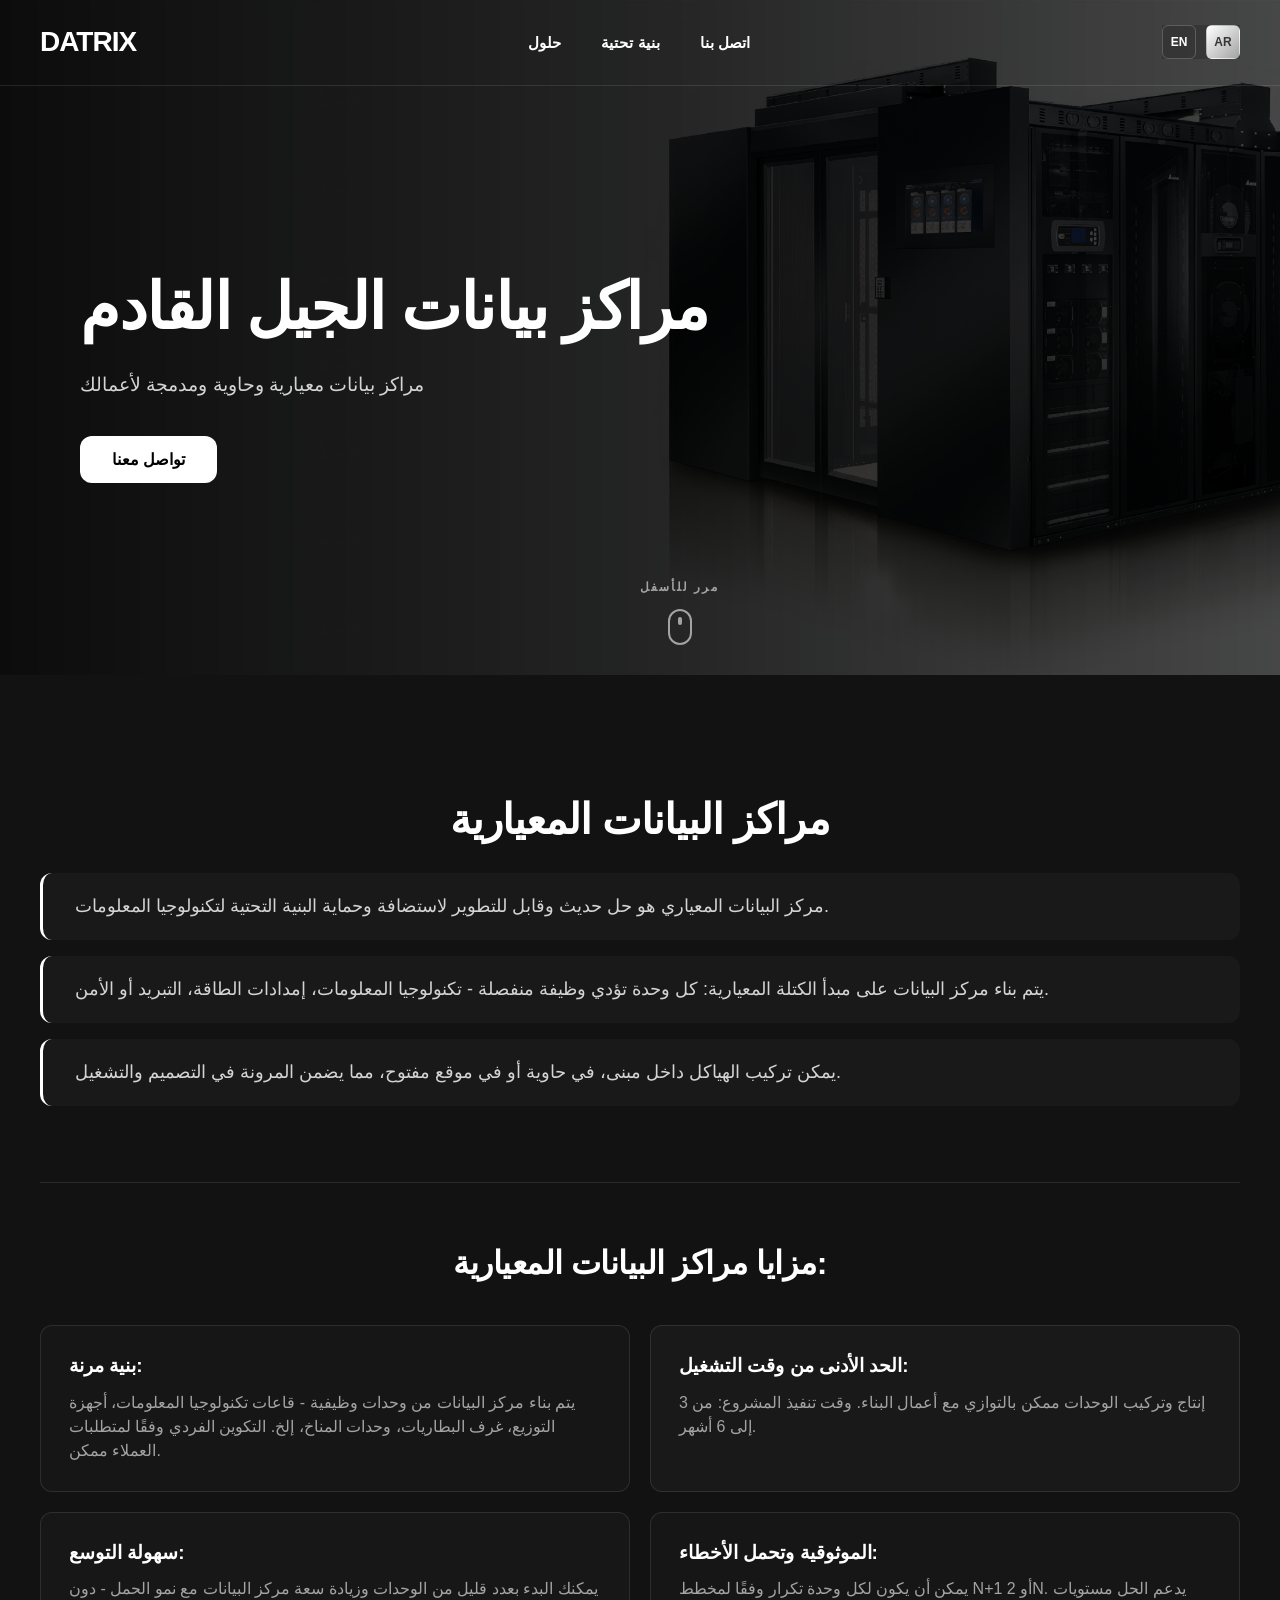
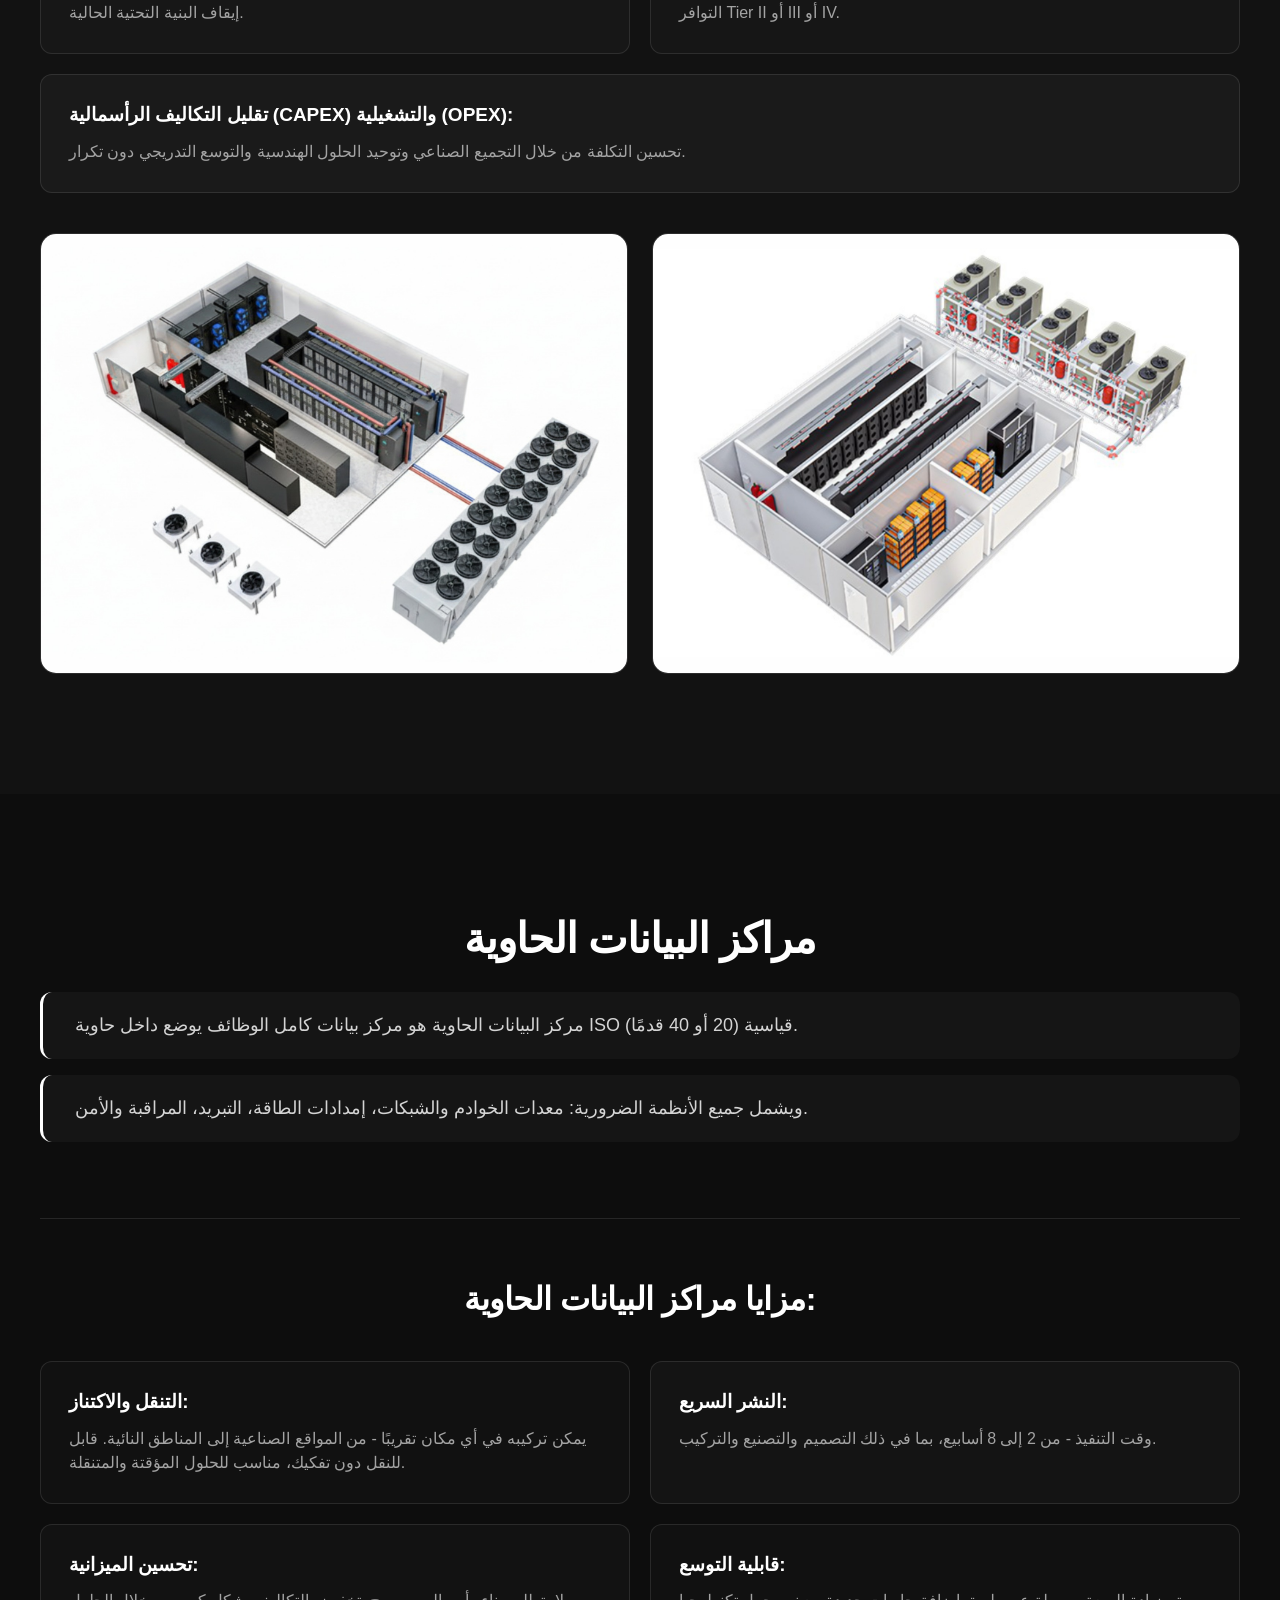
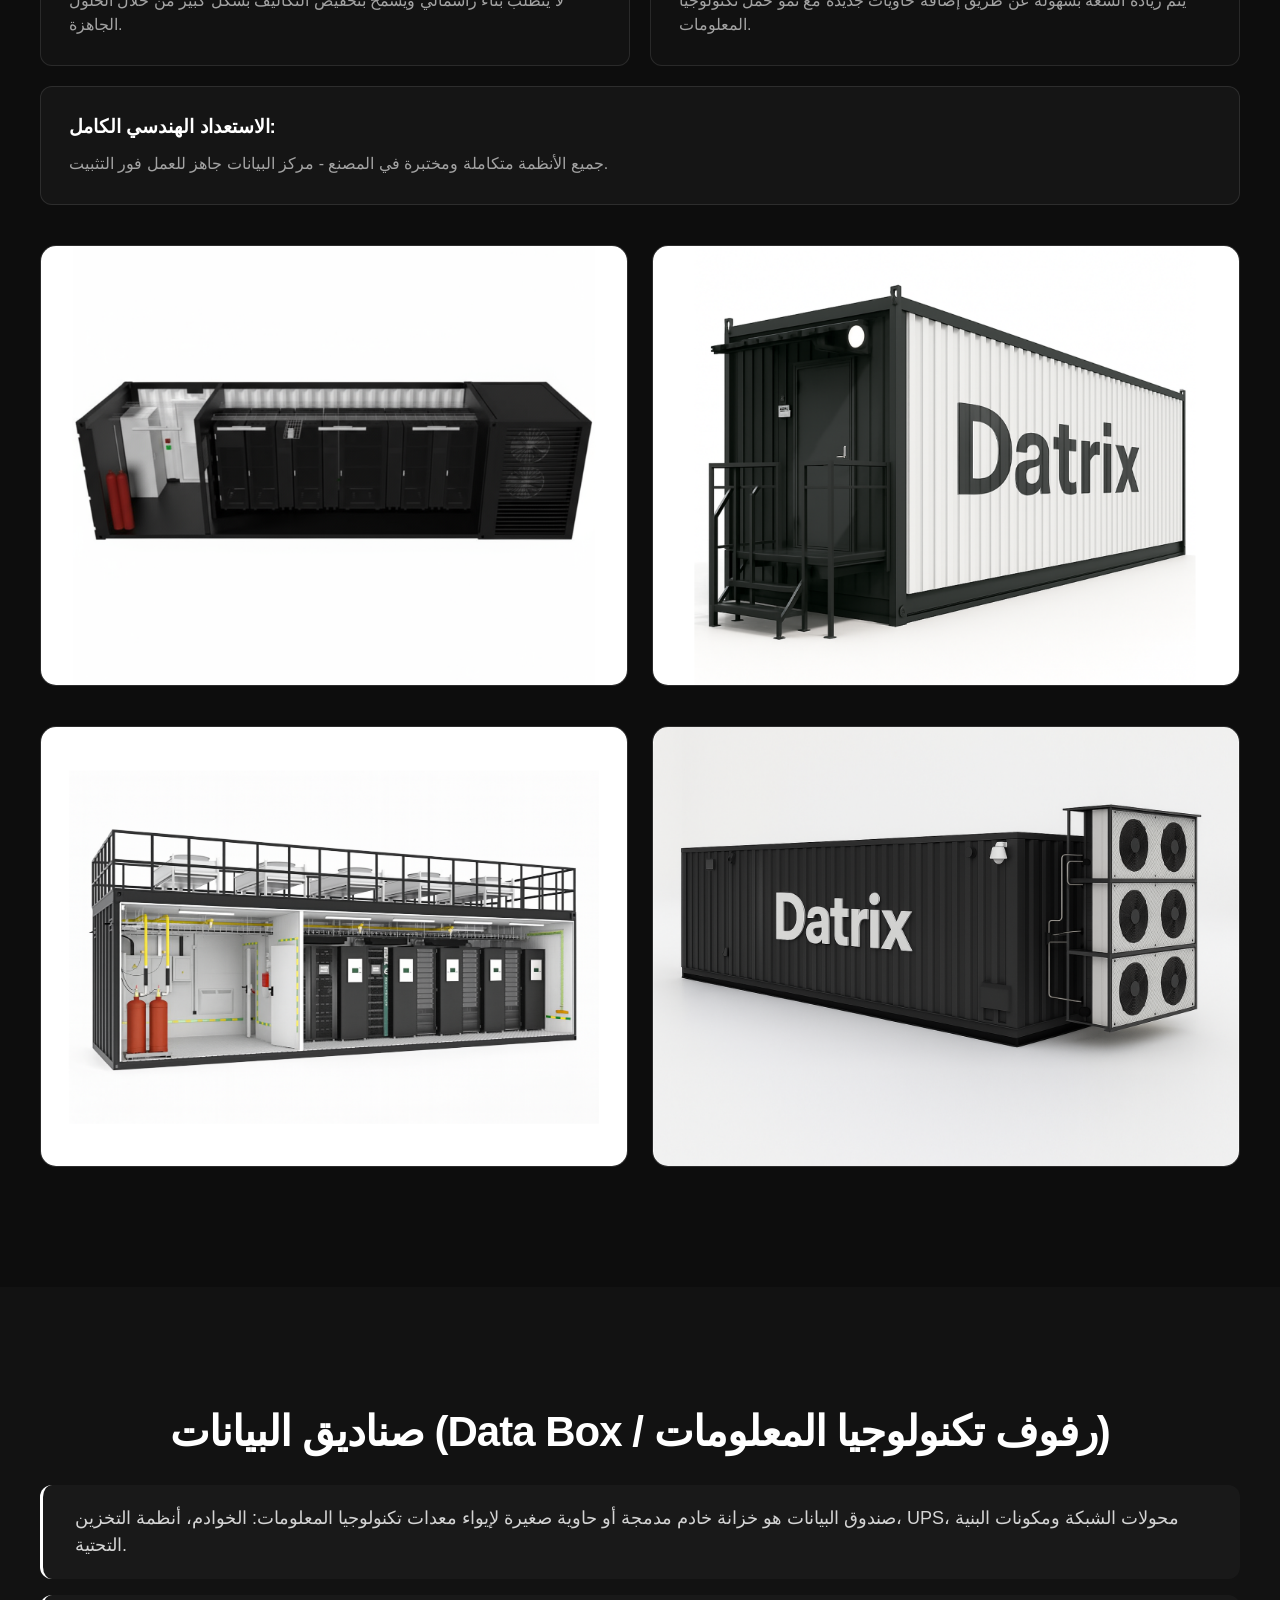
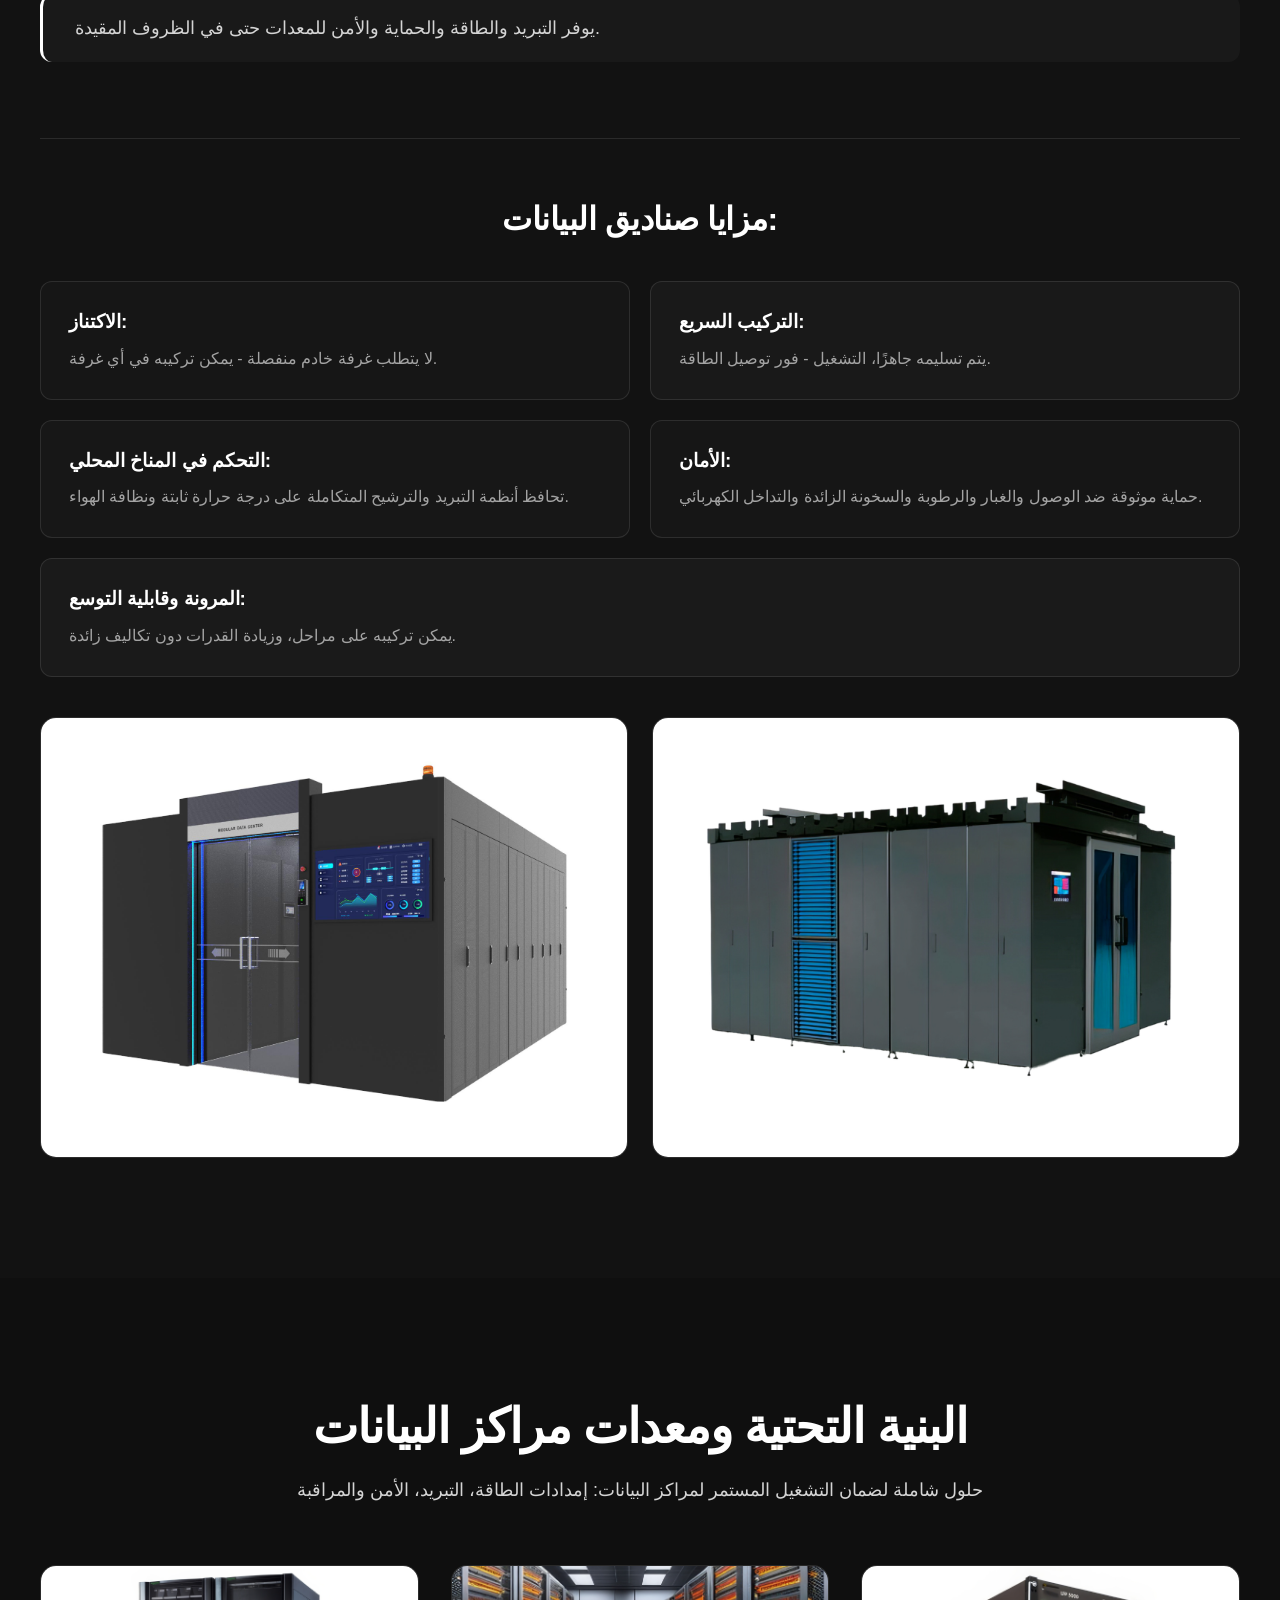
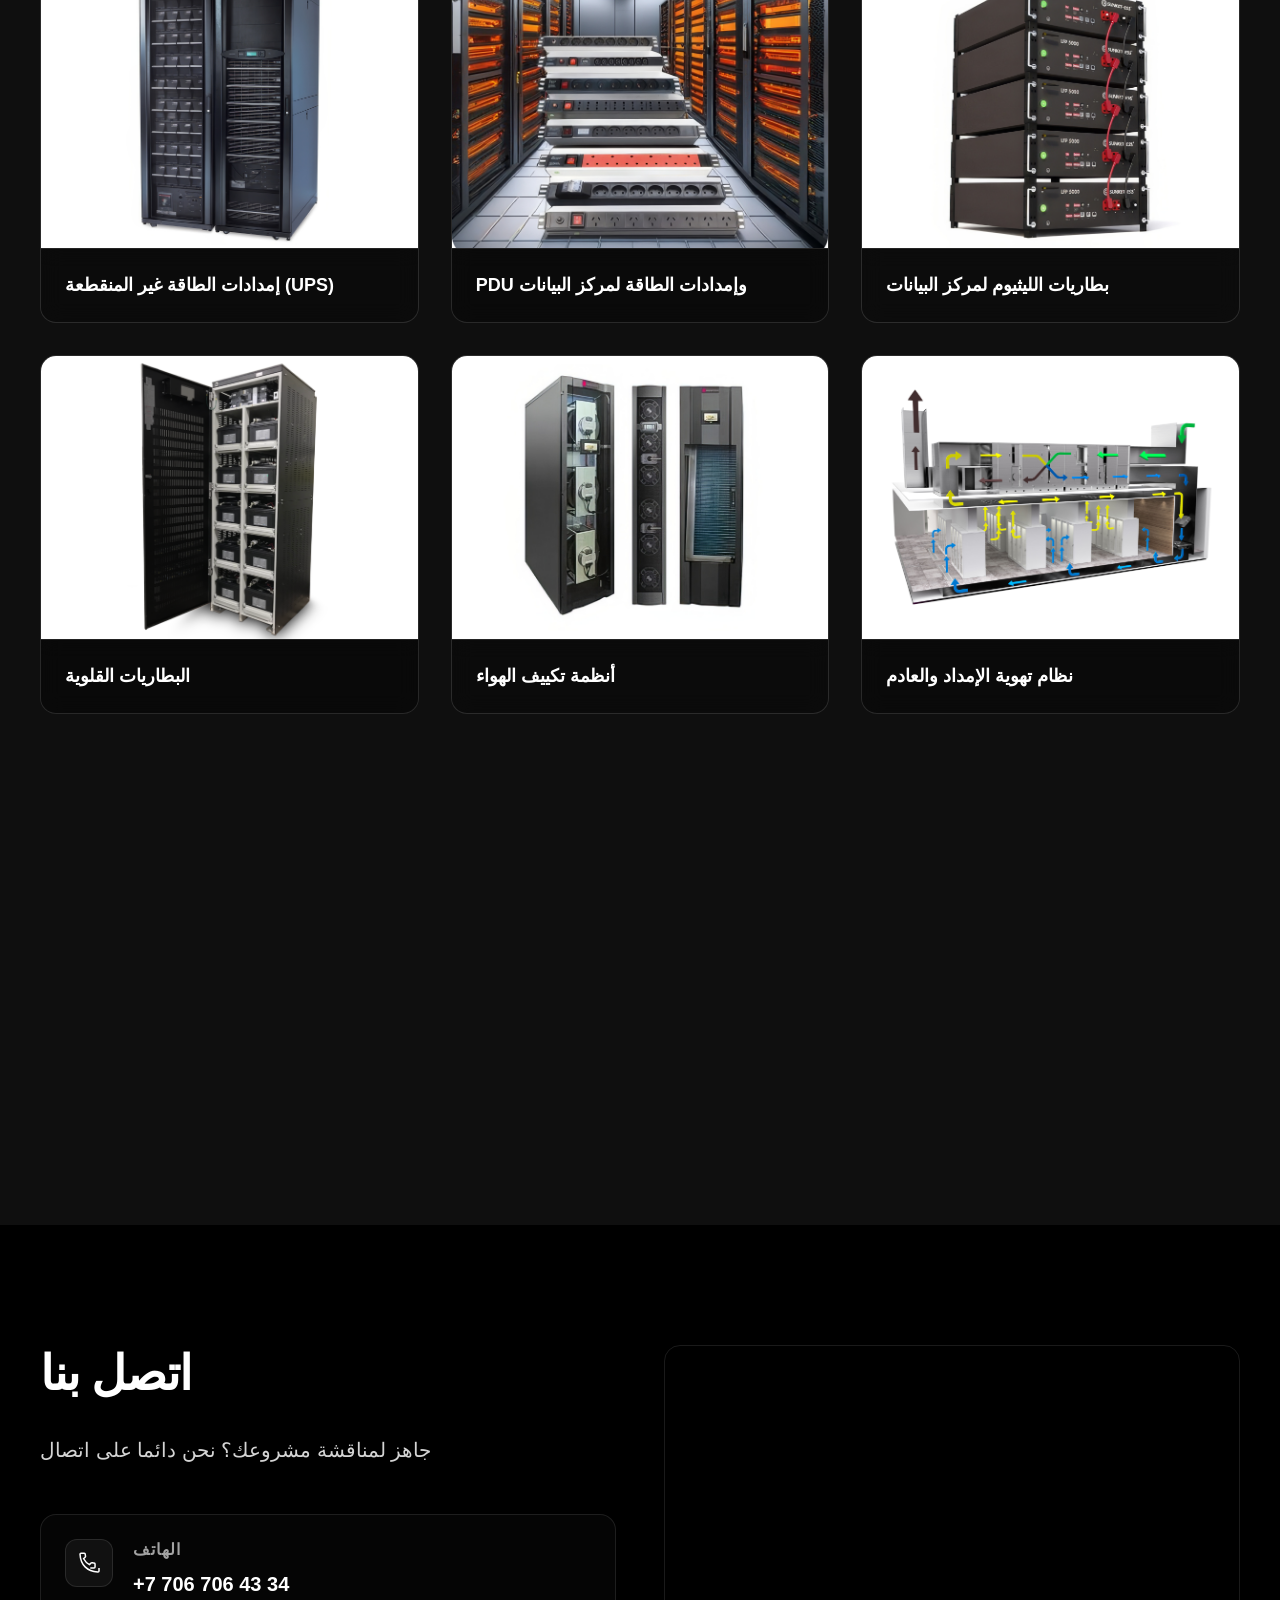
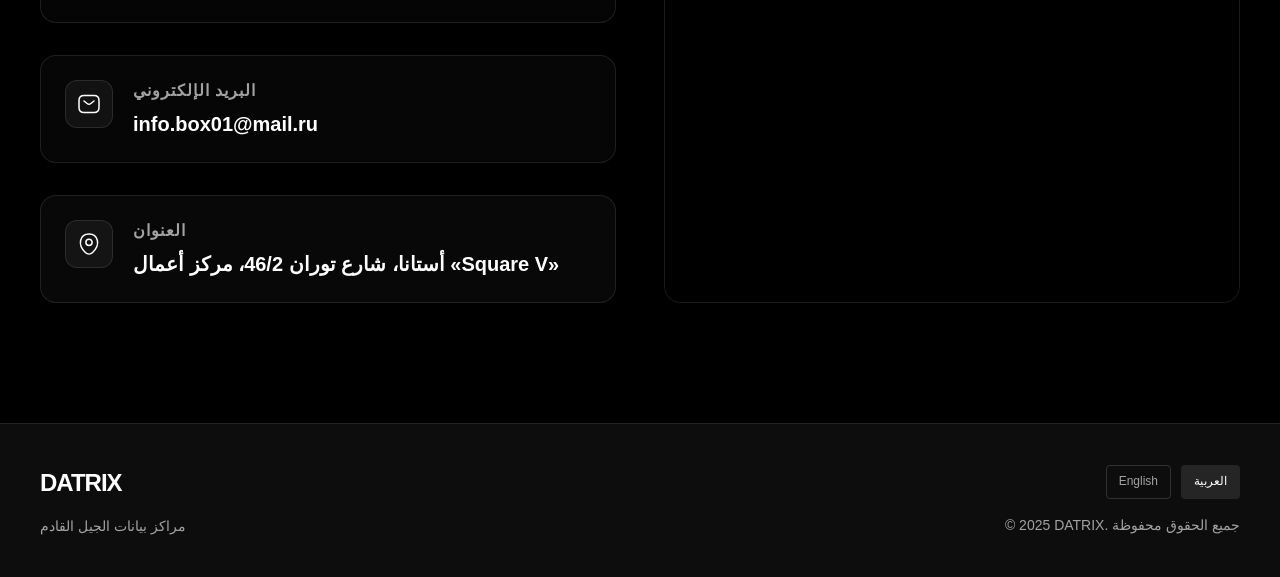
==== ar/index.html @ 1903a42b "init" ====
<!DOCTYPE html>
<html lang="ar">

<head>
    <meta charset="UTF-8">
    <meta name="viewport" content="width=device-width, initial-scale=1.0">
    
    <title>DATRIX - مراكز بيانات معيارية وحاوية | مراكز بيانات بنظام تسليم المفتاح</title>
    <meta name="description" content="إنتاج وتركيب مراكز بيانات معيارية وحاوية (DC). حلول الخوادم، UPS، التبريد والبنية التحتية للأعمال. موثوقية Tier III/IV.">
    <meta name="keywords" content="مركز بيانات، مركز بيانات معياري، مركز بيانات حاوية، غرفة خوادم، datrix، ups، تبريد مراكز البيانات، بناء مراكز البيانات">
    <meta name="robots" content="index, follow">
    <link rel="canonical" href="https://datrix.kz/ar">

    <meta property="og:type" content="website">
    <meta property="og:title" content="DATRIX - بنية تحتية لمراكز البيانات من الجيل القادم">
    <meta property="og:description" content="مراكز بيانات معيارية وحاوية. دورة كاملة: من التصميم إلى التشغيل.">
    <meta property="og:url" content="https://datrix.kz/ar">
    <meta property="og:image" content="https://datrix.kz/assets/images/баннер.jpg">
    <meta property="og:site_name" content="DATRIX">
    <meta property="og:locale" content="ar_AE">

    <meta name="twitter:card" content="summary_large_image">
    <meta name="twitter:title" content="DATRIX - مراكز بيانات بنظام تسليم المفتاح">
    <meta name="twitter:description" content="حلول معيارية وحاوية لتخزين البيانات.">
    <meta name="twitter:image" content="https://datrix.kz/assets/images/баннер.jpg">

    <link rel="stylesheet" href="../assets/css/globals.css">
    <link rel="stylesheet" href="../components/header/header.css">
    <link rel="stylesheet" href="../components/hero/hero.css">
    <link rel="stylesheet" href="../components/solution-section/solution-section.css">
    <link rel="stylesheet" href="../components/infrastructure/infrastructure.css">
    <link rel="stylesheet" href="../components/contacts/contacts.css">
    <link rel="stylesheet" href="../components/footer/footer.css">
    <link rel="stylesheet" href="../assets/css/animations.css">

    <link rel="icon" type="image/svg+xml" href="../favicon.svg">
    <meta name="theme-color" content="#0A0A0A">

    <script type="application/ld+json">
    {
      "@context": "https://schema.org",
      "@type": "IndustrialBusiness",
      "name": "DATRIX",
      "image": "https://datrix.kz/assets/images/баннер.jpg",
      "logo": "https://datrix.kz/logo.svg",
      "description": "إنتاج مراكز بيانات معيارية وحاوية.",
      "url": "https://datrix.kz/ar",
      "telephone": "+77067064334",
      "email": "info.box01@mail.ru",
      "address": {
        "@type": "PostalAddress",
        "streetAddress": "شارع توران 46/2، مركز أعمال «Square V»",
        "addressLocality": "أستانا",
        "addressCountry": "KZ"
      },
      "geo": {
        "@type": "GeoCoordinates",
        "latitude": 51.112501,
        "longitude": 71.399967
      },
      "openingHoursSpecification": {
        "@type": "OpeningHoursSpecification",
        "dayOfWeek": [
          "Monday",
          "Tuesday",
          "Wednesday",
          "Thursday",
          "Friday"
        ],
        "opens": "09:00",
        "closes": "18:00"
      },
      "priceRange": "$$$"
    }
    </script>
</head>

<body>
  <header class="header">
    <div class="header__container">
      <a href="#" class="header__logo">
        <span class="header__logo-text">DATRIX</span>
      </a>

      <nav class="header__nav">
        <ul class="header__menu">
          <li class="header__menu-item">
            <a href="#solutions" class="header__menu-link">حلول</a>
          </li>
          <li class="header__menu-item">
            <a href="#infrastructure" class="header__menu-link">بنية تحتية</a>
          </li>
          <li class="header__menu-item">
            <a href="#contacts" class="header__menu-link">اتصل بنا</a>
          </li>
        </ul>

        <div class="header__mobile-lang">
            <a href="../index.html" class="lang-link">EN</a>
            <a href="#" class="lang-link lang-link--active">AR</a>
        </div>
      </nav>

      <div class="header__lang-switch">
        <a href="../index.html" class="lang-link">EN</a>
        <a href="#" class="lang-link lang-link--active">AR</a>
      </div>

      <button class="header__burger">
        <span class="header__burger-line"></span>
        <span class="header__burger-line"></span>
        <span class="header__burger-line"></span>
      </button>
    </div>
  </header>

  <section class="hero">
    <div class="hero__bg">
      <img src="../assets/images/баннер.jpg" alt="" class="hero__bg-image">
      <div class="hero__overlay"></div>
    </div>

    <div class="hero__container">
      <div class="hero__content">
        <h1 class="hero__title">
          مراكز بيانات الجيل القادم
        </h1>

        <p class="hero__description">
          مراكز بيانات معيارية وحاوية ومدمجة لأعمالك
        </p>

        <div class="hero__actions">
          <button class="btn btn-primary">تواصل معنا</button>
        </div>
      </div>
    </div>

    <div class="hero__scroll">
      <span class="hero__scroll-text">مرر للأسفل</span>
      <div class="hero__scroll-icon"></div>
    </div>
  </section>

  <section class="solution-section solution-section--black" id="solutions">
    <div class="container">
      <div class="solution-section__content">
        <h2 class="solution-section__title">مراكز البيانات المعيارية</h2>

        <p class="solution-section__text">
          مركز البيانات المعياري هو حل حديث وقابل للتطوير لاستضافة وحماية البنية التحتية لتكنولوجيا المعلومات.
        </p>

        <p class="solution-section__text">
          يتم بناء مركز البيانات على مبدأ الكتلة المعيارية: كل وحدة تؤدي وظيفة منفصلة - تكنولوجيا المعلومات، إمدادات الطاقة، التبريد أو الأمن.
        </p>

        <p class="solution-section__text">
          يمكن تركيب الهياكل داخل مبنى، في حاوية أو في موقع مفتوح، مما يضمن المرونة في التصميم والتشغيل.
        </p>

        <h3 class="solution-section__subtitle">مزايا مراكز البيانات المعيارية:</h3>

        <div class="solution-section__advantages">
          <div class="solution-section__advantage">
            <h4 class="solution-section__advantage-title">بنية مرنة:</h4>
            <p class="solution-section__advantage-text">
              يتم بناء مركز البيانات من وحدات وظيفية - قاعات تكنولوجيا المعلومات، أجهزة التوزيع، غرف البطاريات، وحدات المناخ، إلخ. التكوين الفردي وفقًا لمتطلبات العملاء ممكن.
            </p>
          </div>

          <div class="solution-section__advantage">
            <h4 class="solution-section__advantage-title">الحد الأدنى من وقت التشغيل:</h4>
            <p class="solution-section__advantage-text">
              إنتاج وتركيب الوحدات ممكن بالتوازي مع أعمال البناء. وقت تنفيذ المشروع: من 3 إلى 6 أشهر.
            </p>
          </div>

          <div class="solution-section__advantage">
            <h4 class="solution-section__advantage-title">سهولة التوسع:</h4>
            <p class="solution-section__advantage-text">
              يمكنك البدء بعدد قليل من الوحدات وزيادة سعة مركز البيانات مع نمو الحمل - دون إيقاف البنية التحتية الحالية.
            </p>
          </div>

          <div class="solution-section__advantage">
            <h4 class="solution-section__advantage-title">الموثوقية وتحمل الأخطاء:</h4>
            <p class="solution-section__advantage-text">
              يمكن أن يكون لكل وحدة تكرار وفقًا لمخطط N+1 أو 2N. يدعم الحل مستويات التوافر Tier II أو III أو IV.
            </p>
          </div>

          <div class="solution-section__advantage">
            <h4 class="solution-section__advantage-title">تقليل التكاليف الرأسمالية (CAPEX) والتشغيلية (OPEX):</h4>
            <p class="solution-section__advantage-text">
              تحسين التكلفة من خلال التجميع الصناعي وتوحيد الحلول الهندسية والتوسع التدريجي دون تكرار.
            </p>
          </div>
        </div>

        <div class="solution-section__images solution-section__images--two-col">
          <div class="solution-section__image-wrapper">
            <img src="../assets/images/777.jpg" alt="مركز بيانات 2" class="solution-section__image">
          </div>
          <div class="solution-section__image-wrapper">
            <img src="../assets/images/цод 555.jpg" alt="مركز بيانات 1" class="solution-section__image">
          </div>
        </div>
      </div>
    </div>
  </section>

  <section class="solution-section solution-section--dark">
    <div class="container">
      <div class="solution-section__content">
        <h2 class="solution-section__title">مراكز البيانات الحاوية</h2>

        <p class="solution-section__text">
          مركز البيانات الحاوية هو مركز بيانات كامل الوظائف يوضع داخل حاوية ISO قياسية (20 أو 40 قدمًا).
        </p>

        <p class="solution-section__text">
          ويشمل جميع الأنظمة الضرورية: معدات الخوادم والشبكات، إمدادات الطاقة، التبريد، المراقبة والأمن.
        </p>

        <h3 class="solution-section__subtitle">مزايا مراكز البيانات الحاوية:</h3>

        <div class="solution-section__advantages">
          <div class="solution-section__advantage">
            <h4 class="solution-section__advantage-title">التنقل والاكتناز:</h4>
            <p class="solution-section__advantage-text">
              يمكن تركيبه في أي مكان تقريبًا - من المواقع الصناعية إلى المناطق النائية. قابل للنقل دون تفكيك، مناسب للحلول المؤقتة والمتنقلة.
            </p>
          </div>

          <div class="solution-section__advantage">
            <h4 class="solution-section__advantage-title">النشر السريع:</h4>
            <p class="solution-section__advantage-text">
              وقت التنفيذ - من 2 إلى 8 أسابيع، بما في ذلك التصميم والتصنيع والتركيب.
            </p>
          </div>

          <div class="solution-section__advantage">
            <h4 class="solution-section__advantage-title">تحسين الميزانية:</h4>
            <p class="solution-section__advantage-text">
              لا يتطلب بناء رأسمالي ويسمح بتخفيض التكاليف بشكل كبير من خلال الحلول الجاهزة.
            </p>
          </div>

          <div class="solution-section__advantage">
            <h4 class="solution-section__advantage-title">قابلية التوسع:</h4>
            <p class="solution-section__advantage-text">
              يتم زيادة السعة بسهولة عن طريق إضافة حاويات جديدة مع نمو حمل تكنولوجيا المعلومات.
            </p>
          </div>

          <div class="solution-section__advantage">
            <h4 class="solution-section__advantage-title">الاستعداد الهندسي الكامل:</h4>
            <p class="solution-section__advantage-text">
              جميع الأنظمة متكاملة ومختبرة في المصنع - مركز البيانات جاهز للعمل فور التثبيت.
            </p>
          </div>
        </div>

        <div class="solution-section__images solution-section__images--two-col">
          <div class="solution-section__image-wrapper">
            <img src="../assets/images/ЦОД 7.jpeg" alt="مركز بيانات 7" class="solution-section__image">
          </div>
          <div class="solution-section__image-wrapper">
            <img src="../assets/images/ЦОД 4.png" alt="مركز بيانات 4" class="solution-section__image">
          </div>
        </div>
        <div class="solution-section__images solution-section__images--two-col">
          <div class="solution-section__image-wrapper">
            <img src="../assets/images/ЦОД 6.png" alt="مركز بيانات 6" class="solution-section__image">
          </div>
          <div class="solution-section__image-wrapper">
            <img src="../assets/images/ЦОД 5.png" alt="مركز بيانات 5" class="solution-section__image">
          </div>
        </div>
      </div>
    </div>
  </section>

  <section class="solution-section solution-section--black">
    <div class="container">
      <div class="solution-section__content">
        <h2 class="solution-section__title">صناديق البيانات (Data Box / رفوف تكنولوجيا المعلومات)</h2>

        <p class="solution-section__text">
          صندوق البيانات هو خزانة خادم مدمجة أو حاوية صغيرة لإيواء معدات تكنولوجيا المعلومات: الخوادم، أنظمة التخزين، UPS، محولات الشبكة ومكونات البنية التحتية.
        </p>

        <p class="solution-section__text">
          يوفر التبريد والطاقة والحماية والأمن للمعدات حتى في الظروف المقيدة.
        </p>

        <h3 class="solution-section__subtitle">مزايا صناديق البيانات:</h3>

        <div class="solution-section__advantages">
          <div class="solution-section__advantage">
            <h4 class="solution-section__advantage-title">الاكتناز:</h4>
            <p class="solution-section__advantage-text">
              لا يتطلب غرفة خادم منفصلة - يمكن تركيبه في أي غرفة.
            </p>
          </div>

          <div class="solution-section__advantage">
            <h4 class="solution-section__advantage-title">التركيب السريع:</h4>
            <p class="solution-section__advantage-text">
              يتم تسليمه جاهزًا، التشغيل - فور توصيل الطاقة.
            </p>
          </div>

          <div class="solution-section__advantage">
            <h4 class="solution-section__advantage-title">التحكم في المناخ المحلي:</h4>
            <p class="solution-section__advantage-text">
              تحافظ أنظمة التبريد والترشيح المتكاملة على درجة حرارة ثابتة ونظافة الهواء.
            </p>
          </div>

          <div class="solution-section__advantage">
            <h4 class="solution-section__advantage-title">الأمان:</h4>
            <p class="solution-section__advantage-text">
              حماية موثوقة ضد الوصول والغبار والرطوبة والسخونة الزائدة والتداخل الكهربائي.
            </p>
          </div>

          <div class="solution-section__advantage">
            <h4 class="solution-section__advantage-title">المرونة وقابلية التوسع:</h4>
            <p class="solution-section__advantage-text">
              يمكن تركيبه على مراحل، وزيادة القدرات دون تكاليف زائدة.
            </p>
          </div>
        </div>

        <div class="solution-section__images solution-section__images--two-col">
          <div class="solution-section__image-wrapper">
            <img src="../assets/images/ЦОД 8.jpg" alt="مركز بيانات 8" class="solution-section__image">
          </div>
          <div class="solution-section__image-wrapper">
            <img src="../assets/images/08.png" alt="مركز بيانات 7" class="solution-section__image">
          </div>
        </div>
      </div>
    </div>
  </section>

  <section class="infrastructure" id="infrastructure">
    <div class="container">
      <div class="infrastructure__header">
        <h2 class="infrastructure__title">البنية التحتية ومعدات مراكز البيانات</h2>
        <p class="infrastructure__description">
          حلول شاملة لضمان التشغيل المستمر لمراكز البيانات: إمدادات الطاقة، التبريد، الأمن والمراقبة
        </p>
      </div>

      <div class="infrastructure__grid">
        <div class="infrastructure__card">
          <div class="infrastructure__card-image">
            <img src="../assets/images/1. ИБП.jpg" alt="UPS">
          </div>
          <div class="infrastructure__card-content">
            <h3 class="infrastructure__card-title">إمدادات الطاقة غير المنقطعة (UPS)</h3>
          </div>
          <div class="infrastructure__card-overlay">
            <h4 class="infrastructure__card-overlay-title">إمدادات الطاقة غير المنقطعة (UPS)</h4>
            <p class="infrastructure__card-overlay-text">
              عنصر رئيسي في البنية التحتية للطاقة لمراكز البيانات، يضمن الحماية والتشغيل المستقر للخوادم والشبكات والمعدات الهندسية أثناء الأعطال.
            </p>
          </div>
        </div>

        <div class="infrastructure__card">
          <div class="infrastructure__card-image">
            <img src="../assets/images/2. PDU.jpeg" alt="PDU">
          </div>
          <div class="infrastructure__card-content">
            <h3 class="infrastructure__card-title">PDU وإمدادات الطاقة لمركز البيانات</h3>
          </div>
          <div class="infrastructure__card-overlay">
            <h4 class="infrastructure__card-overlay-title">PDU وإمدادات الطاقة لمركز البيانات</h4>
            <p class="infrastructure__card-overlay-text">
              PDU (وحدة توزيع الطاقة) هو جهاز توزيع طاقة مثبت في رفوف الخوادم. يضمن إمداد الطاقة للخوادم ومعدات الشبكة وأنظمة التخزين وغيرها من المعدات الحيوية في مركز البيانات، وهو مسؤول عن الموثوقية والإدارة ومراقبة استهلاك الطاقة.
            </p>
          </div>
        </div>

        <div class="infrastructure__card">
          <div class="infrastructure__card-image">
            <img src="../assets/images/3. Литиевые аккумуляторы.jpeg" alt="بطاريات الليثيوم">
          </div>
          <div class="infrastructure__card-content">
            <h3 class="infrastructure__card-title">بطاريات الليثيوم لمركز البيانات</h3>
          </div>
          <div class="infrastructure__card-overlay">
            <h4 class="infrastructure__card-overlay-title">بطاريات الليثيوم لمركز البيانات</h4>
            <p class="infrastructure__card-overlay-text">
              بديل حديث لبطاريات الرصاص الحمضية التقليدية (VRLA) لأنظمة إمداد الطاقة غير المنقطعة (UPS) في مراكز البيانات.
            </p>
          </div>
        </div>

        <div class="infrastructure__card">
          <div class="infrastructure__card-image">
            <img src="../assets/images/4. Щелочные аккумуляторы.jpeg" alt="البطاريات القلوية">
          </div>
          <div class="infrastructure__card-content">
            <h3 class="infrastructure__card-title">البطاريات القلوية</h3>
          </div>
          <div class="infrastructure__card-overlay">
            <h4 class="infrastructure__card-overlay-title">البطاريات القلوية</h4>
            <p class="infrastructure__card-overlay-text">
              بطاريات صناعية تستخدم إلكتروليت قلوي مائي، وغالبًا ما تعتمد على كيمياء النيكل والكادميوم (Ni-Cd) أو النيكل والحديد (Ni-Fe). يتم استخدامها في مراكز البيانات لضمان الموثوقية العالية وعمر الخدمة الطويل، خاصة في الظروف التي تتطلب مقاومة للظروف القاسية والحد الأدنى من الصيانة.
            </p>
          </div>
        </div>

        <div class="infrastructure__card">
          <div class="infrastructure__card-image">
            <img src="../assets/images/5. Системы кондиционирования.jpg" alt="أنظمة تكييف الهواء">
          </div>
          <div class="infrastructure__card-content">
            <h3 class="infrastructure__card-title">أنظمة تكييف الهواء</h3>
          </div>
          <div class="infrastructure__card-overlay">
            <h4 class="infrastructure__card-overlay-title">أنظمة تكييف الهواء</h4>
            <p class="infrastructure__card-overlay-text">
              مصممة للحفاظ على ظروف درجة الحرارة والرطوبة المثلى في مركز البيانات، وهو أمر ضروري للتشغيل المستقر والدائم لمعدات الخادم.
            </p>
          </div>
        </div>

        <div class="infrastructure__card">
          <div class="infrastructure__card-image">
            <img src="../assets/images/6. Система ПВВ.png" alt="نظام التهوية">
          </div>
          <div class="infrastructure__card-content">
            <h3 class="infrastructure__card-title">نظام تهوية الإمداد والعادم</h3>
          </div>
          <div class="infrastructure__card-overlay">
            <h4 class="infrastructure__card-overlay-title">نظام تهوية الإمداد والعادم</h4>
            <p class="infrastructure__card-overlay-text">
              مصمم لـ: ضمان إمداد الهواء النقي إلى غرفة الآلات، وإزالة الحرارة الزائدة والرطوبة والهواء الملوث، والحفاظ على المناخ المحلي الأمثل، وتعويض تسرب الهواء في مناطق الخادم، وضمان الضغط الزائد في المناطق عالية النظافة. التهوية لا تحل محل تكييف الهواء ولكنها إضافة إلزامية له.
            </p>
          </div>
        </div>

        <div class="infrastructure__card">
          <div class="infrastructure__card-image">
            <img src="../assets/images/7. Системы безопасности.jpg" alt="أنظمة الأمن">
          </div>
          <div class="infrastructure__card-content">
            <h3 class="infrastructure__card-title">أنظمة الأمن</h3>
          </div>
          <div class="infrastructure__card-overlay">
            <h4 class="infrastructure__card-overlay-title">أنظمة الأمن</h4>
            <p class="infrastructure__card-overlay-text">
              تشمل أنظمة المراقبة بالفيديو، ومراقبة وإدارة الوصول (ACS)، وإنذار الأمن والحريق، ووسائل الإخطار وإخماد الحرائق. مدمجة في منصة مراقبة واحدة، تضمن التحكم على مدار الساعة، والاستجابة الفورية للحوادث، ومستوى عالٍ من الأمن المادي والمعلوماتي للمنشأة.
            </p>
          </div>
        </div>

        <div class="infrastructure__card">
          <div class="infrastructure__card-image">
            <img src="../assets/images/8. SCADA.jpeg" alt="SCADA">
          </div>
          <div class="infrastructure__card-content">
            <h3 class="infrastructure__card-title">مراقبة وإرسال مركز البيانات</h3>
          </div>
          <div class="infrastructure__card-overlay">
            <h4 class="infrastructure__card-overlay-title">مراقبة وإرسال مركز البيانات</h4>
            <p class="infrastructure__card-overlay-text">
              نظام SCADA (التحكم الإشرافي والحصول على البيانات) في مركز البيانات هو منصة مركزية لمراقبة والتحكم وتصور جميع الأنظمة الهندسية لمركز البيانات.
            </p>
          </div>
        </div>
      </div>
    </div>
  </section>

  <section class="contacts" id="contacts">
    <div class="container">
      <div class="contacts__wrapper">
        <div class="contacts__info">
          <h2 class="contacts__title">اتصل بنا</h2>
          <p class="contacts__subtitle">جاهز لمناقشة مشروعك؟ نحن دائما على اتصال</p>

          <div class="contacts__items">
            <div class="contacts__item">
              <div class="contacts__item-icon">
                <svg width="24" height="24" viewBox="0 0 24 24" fill="none" xmlns="http://www.w3.org/2000/svg">
                  <path
                    d="M22 16.92V19.92C22 20.49 21.54 20.95 20.97 20.96C20.9 20.96 20.82 20.96 20.75 20.96C10.2 20.5 3.5 13.8 3.04 3.25C3.02 2.68 3.45 2.18 4.02 2.16C4.09 2.16 4.16 2.16 4.23 2.16H7.23C7.79 2.16 8.25 2.61 8.26 3.17C8.27 3.75 8.35 4.32 8.5 4.88C8.63 5.39 8.48 5.93 8.09 6.29L6.62 7.76C7.93 10.19 10.01 12.27 12.44 13.58L13.91 12.11C14.27 11.72 14.81 11.57 15.32 11.7C15.88 11.85 16.45 11.93 17.03 11.94C17.59 11.95 18.04 12.41 18.04 12.97V15.97C18.04 16.53 17.58 16.99 17.02 17H17.01C16.94 17 16.87 17 16.8 17C16.73 17 16.66 17 16.59 17H16.58C16.51 17 16.44 17 16.37 17H16.36C16.29 17 16.22 17 16.15 17H16.14C16.07 17 16 17 15.93 17H15.92C15.85 17 15.78 17 15.71 17H15.7C15.63 17 15.56 17 15.49 17H15.48C15.41 17 15.34 17 15.27 17H15.26C15.19 17 15.12 17 15.05 17H15.04C14.97 17 14.9 17 14.83 17H14.82C14.75 17 14.68 17 14.61 17H14.6C14.53 17 14.46 17 14.39 17H14.38C14.31 17 14.24 17 14.17 17H14.16C14.09 17 14.02 17 13.95 17H13.94C13.87 17 13.8 17 13.73 17H13.72C13.65 17 13.58 17 13.51 17H13.5C13.43 17 13.36 17 13.29 17"
                    stroke="currentColor" stroke-width="1.5" stroke-miterlimit="10" />
                </svg>
              </div>
              <div class="contacts__item-content">
                <h3 class="contacts__item-title">الهاتف</h3>
                <a href="tel:+77067064334" class="contacts__item-link">+7 706 706 43 34</a>
              </div>
            </div>

            <div class="contacts__item">
              <div class="contacts__item-icon">
                <svg width="24" height="24" viewBox="0 0 24 24" fill="none" xmlns="http://www.w3.org/2000/svg">
                  <path
                    d="M17 20.5H7C4 20.5 2 19 2 15.5V8.5C2 5 4 3.5 7 3.5H17C20 3.5 22 5 22 8.5V15.5C22 19 20 20.5 17 20.5Z"
                    stroke="currentColor" stroke-width="1.5" stroke-miterlimit="10" stroke-linecap="round"
                    stroke-linejoin="round" />
                  <path d="M17 9L13.87 11.5C12.84 12.32 11.15 12.32 10.12 11.5L7 9" stroke="currentColor"
                    stroke-width="1.5" stroke-miterlimit="10" stroke-linecap="round" stroke-linejoin="round" />
                </svg>
              </div>
              <div class="contacts__item-content">
                <h3 class="contacts__item-title">البريد الإلكتروني</h3>
                <a href="mailto:info.box01@mail.ru" class="contacts__item-link">info.box01@mail.ru</a>
              </div>
            </div>

            <div class="contacts__item">
              <div class="contacts__item-icon">
                <svg width="24" height="24" viewBox="0 0 24 24" fill="none" xmlns="http://www.w3.org/2000/svg">
                  <path
                    d="M12 13.43C13.7231 13.43 15.12 12.0331 15.12 10.31C15.12 8.58687 13.7231 7.19 12 7.19C10.2769 7.19 8.88 8.58687 8.88 10.31C8.88 12.0331 10.2769 13.43 12 13.43Z"
                    stroke="currentColor" stroke-width="1.5" />
                  <path
                    d="M3.62 8.49C5.59 -0.169998 18.42 -0.159997 20.38 8.5C21.53 13.58 18.37 17.88 15.6 20.54C13.59 22.48 10.41 22.48 8.39 20.54C5.63 17.88 2.47 13.57 3.62 8.49Z"
                    stroke="currentColor" stroke-width="1.5" />
                </svg>
              </div>
              <div class="contacts__item-content">
                <h3 class="contacts__item-title">العنوان</h3>
                <p class="contacts__item-text">أستانا، شارع توران 46/2، مركز أعمال «Square V»</p>
              </div>
            </div>
          </div>
        </div>

        <div class="contacts__map">
          <iframe
            src="https://yandex.ru/map-widget/v1/?ll=71.399967%2C51.112501&z=17&l=map&pt=71.399967%2C51.112501%2Cpm2rdm"
            frameborder="0" allowfullscreen="true" class="contacts__map-iframe">
          </iframe>

        </div>
      </div>
    </div>
  </section>

  <footer class="footer">
    <div class="container">
      <div class="footer__content">
        <div class="footer__left">
          <a href="/" class="footer__logo">DATRIX</a>
          <p class="footer__text">مراكز بيانات الجيل القادم</p>
        </div>

        <div class="footer__right">
            <div class="footer__lang-switch">
                <a href="../index.html" class="footer__lang-link">English</a>
                <a href="#" class="footer__lang-link footer__lang-link--active">العربية</a>
            </div>
          <p class="footer__copy">&copy; 2025 DATRIX. جميع الحقوق محفوظة</p>
        </div>
      </div>
    </div>
  </footer>

  <script src="../components/header/header.js"></script>
  <script src="../components/hero/hero.js"></script>
  <script src="../assets/js/scroll-animations.js"></script>
</body>

</html>
---- assets/css/globals.css ----
/* assets\css\globals.css */

:root {
  --black: #000000;
  --dark-bg: #0A0A0A;
  --dark-secondary: #141414;
  --dark-tertiary: #1A1A1A;
  
  /* Градации темных оттенков для разнообразия секций */
  --dark-variant-1: #0D0D0D;
  --dark-variant-2: #121212;
  --dark-variant-3: #0F0F0F;
  
  --white: #FFFFFF;
  --gray-100: #F5F5F5;
  --gray-200: #E5E5E5;
  --gray-300: #D4D4D4;
  --gray-400: #A3A3A3;
  --gray-500: #737373;
  --gray-600: #525252;
  --gray-700: #404040;
  --gray-800: #262626;
  
  --accent-primary: #FFFFFF;
  --accent-gradient: linear-gradient(135deg, #FFFFFF 0%, #A3A3A3 100%);
  
  --text-primary: #FFFFFF;
  --text-secondary: #A3A3A3;
  --text-muted: #737373;
  
  --card-bg: rgba(26, 26, 26, 0.8);
  --card-border: rgba(255, 255, 255, 0.1);
  --card-border-hover: rgba(255, 255, 255, 0.3);
  
  --shadow-sm: 0 2px 8px rgba(0, 0, 0, 0.4);
  --shadow-md: 0 4px 16px rgba(0, 0, 0, 0.5);
  --shadow-lg: 0 8px 32px rgba(0, 0, 0, 0.6);
  --shadow-xl: 0 16px 48px rgba(0, 0, 0, 0.7);
  --shadow-glow-white: 0 8px 32px rgba(255, 255, 255, 0.15);
  
  --transition-fast: 0.2s ease;
  --transition-normal: 0.3s ease;
  --transition-slow: 0.5s ease;
  
  --border-radius-sm: 8px;
  --border-radius-md: 12px;
  --border-radius-lg: 16px;
  --border-radius-xl: 24px;
}

* {
  margin: 0;
  padding: 0;
  box-sizing: border-box;
  font-family: 'Montserrat', -apple-system, BlinkMacSystemFont, 'Segoe UI', sans-serif;
}

@import url('https://fonts.googleapis.com/css2?family=Montserrat:wght@300;400;500;600;700;800;900&display=swap');
@import url('https://fonts.googleapis.com/css2?family=Inter:wght@300;400;500;600;700;800;900&display=swap');

html {
  scroll-behavior: smooth;
}

body {
  font-size: 16px;
  line-height: 1.6;
  color: var(--text-primary);
  background: var(--black);
  overflow-x: hidden;
  -webkit-font-smoothing: antialiased;
  -moz-osx-font-smoothing: grayscale;
}

body::before {
  content: '';
  position: fixed;
  top: 0;
  left: 0;
  width: 100%;
  height: 100%;
  background: radial-gradient(circle at 20% 50%, rgba(255, 255, 255, 0.03) 0%, transparent 50%),
              radial-gradient(circle at 80% 80%, rgba(255, 255, 255, 0.02) 0%, transparent 50%);
  pointer-events: none;
  z-index: 0;
}

h1, h2, h3, h4, h5, h6 {
  font-family: 'Inter', -apple-system, BlinkMacSystemFont, 'Segoe UI', sans-serif;
}

.container {
  max-width: 1440px;
  margin: 0 auto;
  padding: 0 40px;
  position: relative;
  z-index: 1;
}

@media (max-width: 768px) {
  .container {
    padding: 0 20px;
  }
}

img {
  max-width: 100%;
  height: auto;
  display: block;
}

a {
  text-decoration: none;
  color: inherit;
  transition: var(--transition-normal);
}

button {
  border: none;
  cursor: pointer;
  transition: var(--transition-normal);
}

input, textarea {
  font-family: inherit;
}

.btn {
  display: inline-flex;
  align-items: center;
  justify-content: center;
  padding: 14px 32px;
  font-size: 16px;
  font-weight: 600;
  border-radius: var(--border-radius-md);
  transition: var(--transition-normal);
  white-space: nowrap;
  position: relative;
  overflow: hidden;
}

.btn::before {
  content: '';
  position: absolute;
  top: 50%;
  left: 50%;
  width: 0;
  height: 0;
  border-radius: 50%;
  background: rgba(255, 255, 255, 0.1);
  transform: translate(-50%, -50%);
  transition: width 0.6s, height 0.6s;
}

.btn:hover::before {
  width: 300px;
  height: 300px;
}

.btn-primary {
  background: var(--white);
  color: var(--black);
}

.btn-primary:hover {
  transform: translateY(-2px);
  box-shadow: 0 8px 24px rgba(255, 255, 255, 0.2);
}

.btn-outline {
  background: transparent;
  color: var(--white);
  border: 2px solid var(--white);
}

.btn-outline:hover {
  background: var(--white);
  color: var(--black);
}
---- components/header/header.css ----
/* components\header\header.css */

.header {
    position: fixed;
    top: 0;
    left: 0;
    width: 100%;
    z-index: 1000;
    transition: all 0.3s ease;
    background: transparent;
    border-bottom: 1px solid var(--card-border);
    animation: slideDownFadeIn 0.5s ease-out;
}

@keyframes slideDownFadeIn {
    from {
        opacity: 0;
        transform: translateY(-100%);
    }
    to {
        opacity: 1;
        transform: translateY(0);
    }
}

.header.scrolled {
    background: rgba(0, 0, 0, 0.95);
    backdrop-filter: blur(20px);
    box-shadow: var(--shadow-lg);
    border-bottom-color: rgba(255, 255, 255, 0.15);
}

.header__container {
    display: flex;
    align-items: center;
    justify-content: space-between;
    padding: 20px 40px;
    max-width: 1440px;
    margin: 0 auto;
    transition: padding 0.3s ease;
}

.header.scrolled .header__container {
    padding: 16px 40px;
}

.header__logo {
    display: flex;
    align-items: center;
    gap: 12px;
    font-size: 28px;
    font-weight: 800;
    color: var(--white);
    z-index: 1001;
    letter-spacing: -1px;
    text-decoration: none;
    transition: all 0.3s ease;
    position: relative;
    animation: fadeInScale 0.4s ease-out 0.2s both;
}

@keyframes fadeInScale {
    from {
        opacity: 0;
        transform: scale(0.8);
    }
    to {
        opacity: 1;
        transform: scale(1);
    }
}

.header__logo::after {
    content: '';
    position: absolute;
    bottom: -4px;
    left: 0;
    width: 0;
    height: 2px;
    background: var(--accent-gradient);
    transition: width 0.3s ease;
}

.header__logo:hover::after {
    width: 100%;
}

.header__logo:hover {
    transform: scale(1.05);
    text-shadow: 0 2px 12px rgba(255, 255, 255, 0.15);
}

.header__logo-text {
    color: var(--white);
}

.header__nav {
    display: flex;
    align-items: center;
    gap: 48px;
}

.header__menu {
    display: flex;
    align-items: center;
    gap: 40px;
    list-style: none;
    margin: 0;
    padding: 0;
}

.header__menu-item {
    position: relative;
    animation: fadeInUp 0.35s ease-out both;
}

.header__menu-item:nth-child(1) { animation-delay: 0.25s; }
.header__menu-item:nth-child(2) { animation-delay: 0.3s; }
.header__menu-item:nth-child(3) { animation-delay: 0.35s; }
.header__menu-item:nth-child(4) { animation-delay: 0.4s; }
.header__menu-item:nth-child(5) { animation-delay: 0.45s; }

@keyframes fadeInUp {
    from {
        opacity: 0;
        transform: translateY(20px);
    }
    to {
        opacity: 1;
        transform: translateY(0);
    }
}

.header__menu-link {
    color: var(--white);
    font-size: 15px;
    font-weight: 600;
    position: relative;
    padding: 8px 0;
    text-decoration: none;
    transition: all 0.3s ease;
}

.header__menu-link::before {
    content: '';
    position: absolute;
    top: 50%;
    left: 50%;
    transform: translate(-50%, -50%);
    width: 0;
    height: 0;
    background: rgba(255, 255, 255, 0.1);
    border-radius: 50%;
    transition: all 0.4s ease;
    z-index: -1;
}

.header__menu-link:hover::before {
    width: 120%;
    height: 200%;
}

.header__menu-link:hover {
    color: var(--gray-100);
}

.header__menu-link::after {
    content: '';
    position: absolute;
    bottom: 0;
    left: 0;
    width: 0;
    height: 2px;
    background: var(--accent-gradient);
    transition: width 0.3s ease;
}

.header__menu-link:hover::after,
.header__menu-link.active::after {
    width: 100%;
}

.header__menu-link.active {
    color: var(--white);
}

.header__burger {
    display: none;
    flex-direction: column;
    gap: 5px;
    background: transparent;
    border: none;
    padding: 8px;
    cursor: pointer;
    z-index: 1001;
    transition: transform 0.3s ease;
}

.header__burger:hover {
    transform: scale(1.1);
}

.header__burger-line {
    width: 28px;
    height: 3px;
    background: var(--white);
    border-radius: 2px;
    transition: all 0.3s ease;
}

.header__burger:hover .header__burger-line {
    background: var(--gray-200);
}

.header__burger.active .header__burger-line:nth-child(1) {
    transform: rotate(45deg) translate(7px, 7px);
}

.header__burger.active .header__burger-line:nth-child(2) {
    opacity: 0;
}

.header__burger.active .header__burger-line:nth-child(3) {
    transform: rotate(-45deg) translate(7px, -7px);
}

/* Переключатель языков */
.header__lang-switch {
    display: flex;
    align-items: center;
    gap: 10px;
    margin-left: 20px;
    background-color: #0000002c;
}

.header__mobile-lang {
    display: none;
}

.lang-link {
    display: flex;
    align-items: center;
    justify-content: center;
    width: 34px;
    height: 34px;
    border: 1px solid rgba(255, 255, 255, 0.2);
    border-radius: 6px;
    font-size: 12px;
    font-weight: 700;
    color: #fff;
    text-decoration: none;
    transition: all 0.3s ease;
    text-transform: uppercase;
}

.lang-link:hover {
    background: rgba(255, 255, 255, 0.1);
    border-color: var(--white);
}

.lang-link--active {
    background: var(--accent-gradient);
    color: #363636;
    border-color: transparent;
    pointer-events: none;
}

@media (max-width: 1024px) {
    .header__menu {
        gap: 24px;
    }
    
    .header__nav {
        gap: 32px;
    }
}

@media (max-width: 768px) {
    .header__container {
        padding: 16px 20px;
    }
    
    .header.scrolled .header__container {
        padding: 14px 20px;
    }
    
    .header__burger {
        display: flex;
        animation: fadeInScale 0.4s ease-out 0.2s both;
    }
    
    .header__nav {
        position: fixed;
        top: 0;
        right: -100%;
        width: 100%;
        height: 100vh;
        background: rgba(0, 0, 0, 0.98);
        backdrop-filter: blur(20px);
        flex-direction: column;
        align-items: center;
        justify-content: center;
        padding: 80px 32px 32px;
        gap: 48px;
        transition: right 0.4s cubic-bezier(0.4, 0, 0.2, 1);
        overflow-y: auto;
    }
    
    .header__nav.active {
        right: 0;
    }
    
    .header__menu {
        flex-direction: column;
        align-items: center;
        gap: 32px;
        width: 100%;
    }
    
    .header__menu-item {
        animation: none;
    }
    
    .header__menu-link {
        font-size: 24px;
        width: 100%;
        text-align: center;
        padding: 12px 0;
    }

    .header__menu-link:hover {
        transform: scale(1.05);
    }

    .header__lang-switch {
        display: none;
    }

    .header__mobile-lang {
        display: flex;
        gap: 15px;
        margin-top: 20px;
        padding-top: 20px;
        border-top: 1px solid rgba(255, 255, 255, 0.1);
        width: 100%;
        justify-content: center;
    }

    .header__mobile-lang .lang-link {
        width: 44px;
        height: 44px;
        font-size: 14px;
    }
}
---- components/hero/hero.css ----
/* components/hero/hero.css */

.hero {
  min-height: 75vh;
  display: flex;
  align-items: center;
  justify-content: center;
  position: relative;
  overflow: hidden;
  padding: 140px 0 60px;
}

.hero__bg {
  position: absolute;
  top: 0;
  left: 0;
  width: 100%;
  height: 100%;
  z-index: 0;
  
  /* Анимация появления фона - УСКОРЕНО */
  animation: fadeIn 0.8s ease-out;
}

@keyframes fadeIn {
  from {
    opacity: 0;
  }
  to {
    opacity: 1;
  }
}

.hero__bg-image {
  width: 100%;
  height: 100%;
  object-fit: cover;
  object-position: center;
  transition: transform 0.3s ease;
  
  /* Эффект zoom-out при загрузке - УСКОРЕНО */
  animation: zoomOut 1s ease-out;
}

@keyframes zoomOut {
  from {
    transform: scale(1.1);
  }
  to {
    transform: scale(1);
  }
}

.hero:hover .hero__bg-image {
  transform: scale(1.02);
}

.hero__overlay {
  position: absolute;
  top: 0;
  left: 0;
  width: 100%;
  height: 100%;
  background: linear-gradient(to right, rgba(0, 0, 0, 0.95) 0%, rgba(0, 0, 0, 0.85) 50%, rgba(0, 0, 0, 0.7) 100%);
  transition: background 0.5s ease;
  
  /* Анимация появления overlay - УСКОРЕНО */
  animation: fadeIn 0.6s ease-out 0.2s both;
}

.hero:hover .hero__overlay {
  background: linear-gradient(to right, rgba(0, 0, 0, 0.93) 0%, rgba(0, 0, 0, 0.83) 50%, rgba(0, 0, 0, 0.68) 100%);
}

.hero__container {
  position: relative;
  z-index: 2;
  width: 100%;
  max-width: 1200px;
  margin: 0 auto;
  padding: 0 40px;
}

.hero__content {
  max-width: 700px;
  display: flex;
  flex-direction: column;
  gap: 28px;
}

.hero__label {
  display: inline-flex;
  align-items: center;
  gap: 10px;
  width: fit-content;
  font-size: 13px;
  font-weight: 600;
  color: var(--white);
  text-transform: uppercase;
  letter-spacing: 2px;
  padding: 8px 16px;
  background: rgba(255, 255, 255, 0.1);
  border-radius: 20px;
  backdrop-filter: blur(10px);
  transition: all 0.3s ease;
  border: 1px solid transparent;
  
  /* Анимация появления label - УСКОРЕНО */
  animation: fadeInRight 0.5s ease-out 0.4s both;
}

@keyframes fadeInRight {
  from {
    opacity: 0;
    transform: translateX(-30px);
  }
  to {
    opacity: 1;
    transform: translateX(0);
  }
}

.hero__label:hover {
  background: rgba(255, 255, 255, 0.15);
  border-color: rgba(255, 255, 255, 0.2);
  transform: translateX(4px);
}

.hero__title {
  font-size: 64px;
  font-weight: 900;
  line-height: 1.1;
  color: var(--white);
  margin: 0;
  letter-spacing: -1.5px;
  transition: transform 0.3s ease, text-shadow 0.3s ease;
  
  /* Анимация появления заголовка - УСКОРЕНО */
  animation: fadeInUp 0.6s ease-out 0.5s both;
}

@keyframes fadeInUp {
  from {
    opacity: 0;
    transform: translateY(40px);
  }
  to {
    opacity: 1;
    transform: translateY(0);
  }
}

.hero__content:hover .hero__title {
  transform: translateX(4px);
  text-shadow: 0 4px 20px rgba(255, 255, 255, 0.1);
}

.hero__description {
  font-size: 19px;
  font-weight: 400;
  line-height: 1.6;
  color: var(--gray-300);
  margin: 0;
  max-width: 550px;
  transition: color 0.3s ease, transform 0.3s ease;
  
  /* Анимация появления описания - УСКОРЕНО */
  animation: fadeInUp 0.6s ease-out 0.65s both;
}

.hero__content:hover .hero__description {
  color: var(--gray-200);
  transform: translateX(4px);
}

.hero__features {
  display: flex;
  align-items: center;
  gap: 20px;
  flex-wrap: wrap;
  
  /* Анимация появления features - УСКОРЕНО */
  animation: fadeInUp 0.6s ease-out 0.8s both;
}

.hero__feature {
  font-size: 14px;
  font-weight: 600;
  color: var(--white);
  padding: 10px 20px;
  background: rgba(255, 255, 255, 0.05);
  border: 1px solid rgba(255, 255, 255, 0.2);
  border-radius: 8px;
  backdrop-filter: blur(10px);
  transition: all 0.3s cubic-bezier(0.4, 0, 0.2, 1);
  position: relative;
  overflow: hidden;
}

.hero__feature::before {
  content: '';
  position: absolute;
  top: 0;
  left: -100%;
  width: 100%;
  height: 100%;
  background: linear-gradient(90deg, transparent, rgba(255, 255, 255, 0.1), transparent);
  transition: left 0.5s ease;
}

.hero__feature:hover::before {
  left: 100%;
}

.hero__feature:hover {
  background: rgba(255, 255, 255, 0.1);
  border-color: rgba(255, 255, 255, 0.4);
  transform: translateY(-2px);
  box-shadow: 0 4px 12px rgba(255, 255, 255, 0.1);
}

.hero__actions {
  display: flex;
  align-items: center;
  gap: 16px;
  margin-top: 8px;
  
  /* Анимация появления кнопок - УСКОРЕНО */
  animation: fadeInUp 0.6s ease-out 0.95s both;
}

.hero__scroll {
  position: absolute;
  bottom: 30px;
  left: 50%;
  transform: translateX(-50%);
  display: flex;
  flex-direction: column;
  align-items: center;
  gap: 12px;
  z-index: 2;
  cursor: pointer;
  transition: all 0.3s ease;
  
  /* Анимация появления scroll indicator - УСКОРЕНО */
  animation: fadeInUp 0.6s ease-out 1.1s both;
}

.hero__scroll:hover {
  transform: translateX(-50%) translateY(-4px);
}

.hero__scroll-text {
  font-size: 12px;
  font-weight: 600;
  color: var(--gray-400);
  text-transform: uppercase;
  letter-spacing: 2px;
  transition: color 0.3s ease;
}

.hero__scroll:hover .hero__scroll-text {
  color: var(--gray-300);
}

.hero__scroll-icon {
  width: 24px;
  height: 36px;
  border: 2px solid var(--gray-400);
  border-radius: 12px;
  position: relative;
  transition: all 0.3s ease;
}

.hero__scroll:hover .hero__scroll-icon {
  border-color: var(--gray-300);
  box-shadow: 0 0 12px rgba(255, 255, 255, 0.2);
}

.hero__scroll-icon::before {
  content: '';
  position: absolute;
  top: 6px;
  left: 50%;
  transform: translateX(-50%);
  width: 4px;
  height: 8px;
  background: var(--gray-400);
  border-radius: 2px;
  animation: scroll-down 2s infinite;
  transition: background 0.3s ease;
}

.hero__scroll:hover .hero__scroll-icon::before {
  background: var(--gray-300);
}

@keyframes scroll-down {
  0% {
    opacity: 1;
    transform: translateX(-50%) translateY(0);
  }
  50% {
    opacity: 0.5;
    transform: translateX(-50%) translateY(12px);
  }
  100% {
    opacity: 0;
    transform: translateX(-50%) translateY(12px);
  }
}

@media (max-width: 1024px) {
  .hero {
    min-height: 70vh;
    padding: 120px 0 50px;
  }

  .hero__title {
    font-size: 52px;
    letter-spacing: -1.2px;
  }
  
  .hero__description {
    font-size: 18px;
  }

  .hero__content {
    max-width: 650px;
    gap: 24px;
  }
}

@media (max-width: 768px) {
  .hero {
    min-height: 65vh;
    padding: 110px 0 50px;
  }
  
  .hero__container {
    padding: 0 20px;
  }
  
  .hero__content {
    gap: 22px;
    max-width: 100%;
  }
  
  .hero__title {
    font-size: 38px;
    letter-spacing: -1px;
  }
  
  .hero__description {
    font-size: 16px;
    max-width: 100%;
  }

  .hero__features {
    gap: 12px;
  }

  .hero__feature {
    font-size: 13px;
    padding: 8px 16px;
  }
  
  .hero__actions {
    flex-direction: column;
    width: 100%;
    margin-top: 6px;
  }
  
  .btn {
    width: 100%;
  }

  .hero__scroll {
    bottom: 20px;
  }
}

@media (max-width: 480px) {
  .hero {
    min-height: 60vh;
    padding: 100px 0 40px;
  }

  .hero__title {
    font-size: 32px;
  }
  
  .hero__description {
    font-size: 15px;
  }

  .hero__features {
    flex-direction: column;
    align-items: flex-start;
    width: 100%;
  }

  .hero__feature {
    width: 100%;
    text-align: center;
  }

  .hero__content {
    gap: 20px;
  }
}
---- components/solution-section/solution-section.css ----
/* components/solution-section/solution-section.css */

.solution-section {
  padding: 120px 0;
  position: relative;
  transition: background 0.5s ease;
}

.solution-section--dark {
  background: var(--dark-variant-1);
}

.solution-section--black {
  background: var(--dark-variant-2);
}

/* Добавляем subtle gradient overlay для визуального разделения */
.solution-section::before {
  content: '';
  position: absolute;
  top: 0;
  left: 0;
  width: 100%;
  height: 100%;
  opacity: 0;
  transition: opacity 0.5s ease;
  pointer-events: none;
  z-index: 0;
}

.solution-section--dark::before {
  background: radial-gradient(circle at 30% 50%, rgba(255, 255, 255, 0.03) 0%, transparent 60%);
}

.solution-section--black::before {
  background: radial-gradient(circle at 70% 50%, rgba(255, 255, 255, 0.02) 0%, transparent 60%);
}

.solution-section:hover::before {
  opacity: 1;
}

.solution-section__content {
  display: flex;
  flex-direction: column;
  gap: 16px;
  position: relative;
  z-index: 1;
}

.solution-section__title {
  font-size: 42px;
  font-weight: 800;
  line-height: 1.2;
  color: var(--white);
  margin: 0 0 12px 0;
  letter-spacing: -1px;
  text-align: center;
  position: relative;
  transition: transform 0.3s ease, text-shadow 0.3s ease;
}

.solution-section__title:hover {
  transform: translateY(-4px);
  text-shadow: 0 4px 20px rgba(255, 255, 255, 0.15);
}

.solution-section__subtitle {
  font-size: 32px;
  font-weight: 700;
  line-height: 1.3;
  color: var(--white);
  margin: 0;
  letter-spacing: -0.5px;
  text-align: center;
  margin-top: 60px;
  padding-top: 60px;
  border-top: 1px solid var(--card-border);
  position: relative;
  transition: transform 0.3s ease;
}

.solution-section__subtitle::before {
  content: '';
  position: absolute;
  top: -1px;
  left: 50%;
  transform: translateX(-50%) scaleX(0);
  width: 200px;
  height: 2px;
  background: var(--white);
  transition: transform 0.5s ease;
}

.solution-section__subtitle:hover::before {
  transform: translateX(-50%) scaleX(1);
}

.solution-section__text {
  font-size: 18px;
  font-weight: 400;
  line-height: 1.5;
  color: var(--gray-300);
  margin: 0;
  padding: 20px 32px;
  background: rgba(255, 255, 255, 0.03);
  border-left: 3px solid var(--white);
  border-radius: var(--border-radius-md);
  transition: all 0.3s ease;
  position: relative;
}

/* УБИРАЕМ АНИМАЦИЮ ЛЕВОЙ ЛИНИИ ДЛЯ ТЕКСТОВЫХ БЛОКОВ */
/* .solution-section__text::before убрали */

.solution-section__text:hover {
  background: rgba(255, 255, 255, 0.06);
  transform: translateX(8px);
  box-shadow: -4px 0 16px rgba(255, 255, 255, 0.08);
}

.solution-section__advantages {
  display: grid;
  grid-template-columns: repeat(2, 1fr);
  gap: 20px;
  margin-top: 24px;
}

.solution-section__advantage {
  display: flex;
  flex-direction: column;
  gap: 12px;
  padding: 28px;
  background: rgba(255, 255, 255, 0.02);
  border: 1px solid var(--card-border);
  border-radius: var(--border-radius-md);
  transition: all 0.4s cubic-bezier(0.4, 0, 0.2, 1);
  cursor: pointer;
  position: relative;
  overflow: hidden;
}

/* Разные оттенки фона для визуального разделения */
.solution-section__advantage:nth-child(1) {
  background: rgba(255, 255, 255, 0.02);
}

.solution-section__advantage:nth-child(2) {
  background: rgba(255, 255, 255, 0.03);
}

.solution-section__advantage:nth-child(3) {
  background: rgba(255, 255, 255, 0.025);
}

.solution-section__advantage:last-child {
  grid-column: 1 / -1;
  background: rgba(255, 255, 255, 0.035);
}

.solution-section__advantage::before {
  content: '';
  position: absolute;
  top: 0;
  left: 0;
  width: 4px;
  height: 0;
  background: var(--accent-gradient);
  transition: height 0.4s ease;
  z-index: 0;
}

.solution-section__advantage::after {
  content: '';
  position: absolute;
  top: 0;
  left: 0;
  width: 100%;
  height: 100%;
  background: radial-gradient(circle at 50% 50%, rgba(255, 255, 255, 0.05) 0%, transparent 70%);
  opacity: 0;
  transition: opacity 0.4s ease;
  z-index: 0;
}

.solution-section__advantage:hover::before {
  height: 100%;
}

.solution-section__advantage:hover::after {
  opacity: 1;
}

.solution-section__advantage:hover {
  border-color: var(--card-border-hover);
  transform: translateY(-8px) scale(1.02);
  box-shadow: var(--shadow-glow-white);
  background: rgba(255, 255, 255, 0.06);
}

.solution-section__advantage-title {
  font-size: 19px;
  font-weight: 700;
  line-height: 1.3;
  color: var(--white);
  margin: 0;
  position: relative;
  z-index: 1;
  transition: transform 0.3s ease;
}

.solution-section__advantage:hover .solution-section__advantage-title {
  transform: translateX(4px);
}

.solution-section__advantage-text {
  font-size: 16px;
  font-weight: 400;
  line-height: 1.5;
  color: var(--gray-400);
  margin: 0;
  position: relative;
  z-index: 1;
  transition: color 0.3s ease;
}

.solution-section__advantage:hover .solution-section__advantage-text {
  color: var(--gray-300);
}

.solution-section__images {
  display: grid;
  grid-template-columns: repeat(3, 1fr);
  gap: 24px;
  margin-top: 24px;
}

.solution-section__images--four-col {
  grid-template-columns: repeat(4, 1fr);
}

.solution-section__images--two-col {
  grid-template-columns: repeat(2, 1fr);
}

.solution-section__image-wrapper {
  width: 100%;
  aspect-ratio: 4 / 3;
  border-radius: var(--border-radius-lg);
  overflow: hidden;
  background: var(--dark-secondary);
  border: 1px solid var(--card-border);
  transition: all 0.4s cubic-bezier(0.4, 0, 0.2, 1);
  display: flex;
  align-items: center;
  justify-content: center;
  position: relative;
}

.solution-section__image-wrapper::before {
  content: '';
  position: absolute;
  inset: 0;
  background: linear-gradient(135deg, rgba(255, 255, 255, 0.05) 0%, rgba(255, 255, 255, 0.02) 100%);
  opacity: 0;
  transition: opacity 0.4s ease;
  z-index: 1;
}

.solution-section__image-wrapper:hover::before {
  opacity: 1;
}

.solution-section__image-wrapper:hover {
  border-color: var(--card-border-hover);
  transform: translateY(-8px) scale(1.03);
  box-shadow: var(--shadow-lg), 0 0 30px rgba(255, 255, 255, 0.1);
}

.solution-section__image {
  width: 100%;
  height: 100%;
  object-fit: cover;
  object-position: center;
  transition: transform 0.6s cubic-bezier(0.4, 0, 0.2, 1);
}

.solution-section__image-wrapper:hover .solution-section__image {
  transform: scale(1.1);
}

@media (max-width: 1400px) {
  .solution-section__images--four-col {
    grid-template-columns: repeat(2, 1fr);
  }
}

@media (max-width: 1024px) {
  .solution-section {
    padding: 80px 0;
  }

  .solution-section__content {
    gap: 14px;
  }

  .solution-section__title {
    font-size: 36px;
    margin-bottom: 10px;
  }

  .solution-section__subtitle {
    font-size: 28px;
    margin-top: 50px;
    padding-top: 50px;
  }

  .solution-section__text {
    font-size: 17px;
    line-height: 1.5;
    padding: 18px 24px;
  }

  .solution-section__advantages {
    gap: 16px;
    margin-top: 20px;
  }

  .solution-section__advantage {
    padding: 24px;
  }

  .solution-section__advantage-title {
    font-size: 18px;
  }

  .solution-section__advantage-text {
    font-size: 15px;
  }

  .solution-section__images {
    margin-top: 20px;
  }
}

@media (max-width: 768px) {
  .solution-section {
    padding: 60px 0;
  }

  .solution-section__content {
    gap: 12px;
  }

  .solution-section__title {
    font-size: 32px;
    text-align: left;
    margin-bottom: 8px;
  }

  .solution-section__subtitle {
    font-size: 26px;
    text-align: left;
    margin-top: 40px;
    padding-top: 40px;
  }

  .solution-section__text {
    font-size: 16px;
    line-height: 1.5;
    padding: 16px 20px;
  }

  .solution-section__advantages {
    grid-template-columns: 1fr;
    gap: 14px;
    margin-top: 16px;
  }

  .solution-section__advantage {
    cursor: default;
    padding: 20px;
  }

  .solution-section__advantage:last-child {
    grid-column: 1;
  }

  .solution-section__advantage-title {
    font-size: 17px;
  }

  .solution-section__advantage-text {
    font-size: 15px;
    line-height: 1.6;
  }

  .solution-section__images,
  .solution-section__images--four-col,
  .solution-section__images--two-col {
    grid-template-columns: 1fr;
    gap: 16px;
    margin-top: 16px;
  }
}

@media (max-width: 480px) {
  .solution-section__title {
    font-size: 28px;
  }

  .solution-section__subtitle {
    font-size: 24px;
    margin-top: 32px;
    padding-top: 32px;
  }

  .solution-section__text {
    font-size: 15px;
    line-height: 1.5;
    padding: 14px 16px;
  }

  .solution-section__advantage {
    padding: 18px;
  }

  .solution-section__advantage-title {
    font-size: 16px;
  }

  .solution-section__advantage-text {
    font-size: 14px;
  }
}
---- components/infrastructure/infrastructure.css ----
/* components/infrastructure/infrastructure.css */

.infrastructure {
  padding: 120px 0;
  background: var(--dark-variant-3);
  position: relative;
  transition: background 0.5s ease;
}

/* Добавляем subtle gradient overlay при наведении на секцию */
.infrastructure::before {
  content: '';
  position: absolute;
  top: 0;
  left: 0;
  width: 100%;
  height: 100%;
  background: radial-gradient(circle at 50% 50%, rgba(255, 255, 255, 0.03) 0%, transparent 60%);
  opacity: 0;
  transition: opacity 0.6s ease;
  pointer-events: none;
  z-index: 0;
}

.infrastructure:hover::before {
  opacity: 1;
}

.infrastructure__header {
  text-align: center;
  margin-bottom: 60px;
  position: relative;
  z-index: 1;
}

.infrastructure__title {
  font-size: 48px;
  font-weight: 800;
  line-height: 1.2;
  color: var(--white);
  margin: 0 0 20px 0;
  letter-spacing: -1px;
  transition: transform 0.3s ease, text-shadow 0.3s ease;
  display: inline-block;
}

.infrastructure__title:hover {
  transform: translateY(-4px);
  text-shadow: 0 4px 20px rgba(255, 255, 255, 0.15);
}

.infrastructure__description {
  font-size: 18px;
  font-weight: 400;
  line-height: 1.6;
  color: var(--gray-300);
  margin: 0;
  max-width: 800px;
  margin-left: auto;
  margin-right: auto;
  transition: color 0.3s ease;
}

.infrastructure__header:hover .infrastructure__description {
  color: var(--gray-200);
}

.infrastructure__grid {
  display: grid;
  grid-template-columns: repeat(4, 1fr);
  gap: 32px;
  position: relative;
  z-index: 1;
}

.infrastructure__card {
  background: var(--dark-secondary);
  border: 1px solid var(--card-border);
  border-radius: var(--border-radius-lg);
  overflow: hidden;
  transition: all 0.4s cubic-bezier(0.4, 0, 0.2, 1);
  position: relative;
  cursor: pointer;
  display: flex;
  flex-direction: column;
}

/* Разные оттенки для визуального разделения карточек */
.infrastructure__card:nth-child(4n+1) {
  background: rgba(20, 20, 20, 0.9);
}

.infrastructure__card:nth-child(4n+2) {
  background: rgba(18, 18, 18, 0.9);
}

.infrastructure__card:nth-child(4n+3) {
  background: rgba(22, 22, 22, 0.9);
}

.infrastructure__card:nth-child(4n+4) {
  background: rgba(16, 16, 16, 0.9);
}

/* Эффект свечения при наведении */
.infrastructure__card::before {
  content: '';
  position: absolute;
  top: 0;
  left: 0;
  width: 100%;
  height: 4px;
  background: var(--accent-gradient);
  transform: scaleX(0);
  transform-origin: left;
  transition: transform 0.4s ease;
  z-index: 2;
}

.infrastructure__card:hover::before {
  transform: scaleX(1);
}

.infrastructure__card:hover {
  border-color: var(--card-border-hover);
  transform: translateY(-12px) scale(1.02);
  box-shadow: var(--shadow-glow-white);
  background: rgba(26, 26, 26, 0.95);
}

.infrastructure__card-image {
  width: 100%;
  aspect-ratio: 4 / 3;
  overflow: hidden;
  background: var(--black);
  display: flex;
  align-items: center;
  justify-content: center;
  flex-shrink: 0;
  position: relative;
}

.infrastructure__card-image::before {
  content: '';
  position: absolute;
  inset: 0;
  background: linear-gradient(180deg, transparent 0%, rgba(0, 0, 0, 0.5) 100%);
  opacity: 0;
  transition: opacity 0.4s ease;
  z-index: 1;
}

.infrastructure__card:hover .infrastructure__card-image::before {
  opacity: 1;
}

.infrastructure__card-image img {
  width: 100%;
  height: 100%;
  object-fit: cover;
  object-position: center;
  transition: transform 0.6s cubic-bezier(0.4, 0, 0.2, 1), filter 0.4s ease;
}

.infrastructure__card:hover .infrastructure__card-image img {
  transform: scale(1.08);
  filter: brightness(1.1);
}

.infrastructure__card-content {
  padding: 24px;
  background: rgba(0, 0, 0, 0.4);
  backdrop-filter: blur(10px);
  border-top: 1px solid var(--card-border);
  flex-grow: 1;
  display: flex;
  align-items: center;
  transition: background 0.3s ease;
}

.infrastructure__card:hover .infrastructure__card-content {
  background: rgba(0, 0, 0, 0.6);
}

.infrastructure__card-title {
  font-size: 18px;
  font-weight: 600;
  line-height: 1.4;
  color: var(--white);
  margin: 0;
  transition: transform 0.3s ease, color 0.3s ease;
}

.infrastructure__card:hover .infrastructure__card-title {
  transform: translateX(4px);
  color: var(--gray-100);
}

.infrastructure__card-overlay {
  position: absolute;
  top: 0;
  left: 0;
  width: 100%;
  height: 100%;
  background: rgba(0, 0, 0, 0.97);
  backdrop-filter: blur(20px);
  padding: 24px;
  display: flex;
  flex-direction: column;
  justify-content: flex-start;
  opacity: 0;
  transition: opacity 0.4s cubic-bezier(0.4, 0, 0.2, 1);
  pointer-events: none;
  overflow-y: auto;
  border: 1px solid var(--card-border-hover);
}

.infrastructure__card:hover .infrastructure__card-overlay {
  opacity: 1;
  pointer-events: auto;
}

.infrastructure__card-overlay-title {
  font-size: 18px;
  font-weight: 700;
  line-height: 1.3;
  color: var(--white);
  margin: 0 0 12px 0;
  flex-shrink: 0;
  padding-bottom: 12px;
  border-bottom: 2px solid rgba(255, 255, 255, 0.1);
}

.infrastructure__card-overlay-text {
  font-size: 14px;
  font-weight: 400;
  line-height: 1.6;
  color: var(--gray-300);
  margin: 0;
}

/* Кастомный скроллбар для оверлея */
.infrastructure__card-overlay::-webkit-scrollbar {
  width: 6px;
}

.infrastructure__card-overlay::-webkit-scrollbar-track {
  background: rgba(255, 255, 255, 0.05);
  border-radius: 3px;
}

.infrastructure__card-overlay::-webkit-scrollbar-thumb {
  background: rgba(255, 255, 255, 0.2);
  border-radius: 3px;
  transition: background 0.3s ease;
}

.infrastructure__card-overlay::-webkit-scrollbar-thumb:hover {
  background: rgba(255, 255, 255, 0.3);
}

/* Firefox */
.infrastructure__card-overlay {
  scrollbar-width: thin;
  scrollbar-color: rgba(255, 255, 255, 0.2) rgba(255, 255, 255, 0.05);
}

@media (max-width: 1400px) {
  .infrastructure__grid {
    grid-template-columns: repeat(3, 1fr);
  }
}

@media (max-width: 1024px) {
  .infrastructure {
    padding: 80px 0;
  }

  .infrastructure__header {
    margin-bottom: 48px;
  }

  .infrastructure__title {
    font-size: 40px;
  }

  .infrastructure__description {
    font-size: 17px;
  }

  .infrastructure__grid {
    grid-template-columns: repeat(2, 1fr);
    gap: 24px;
  }

  .infrastructure__card-content {
    padding: 20px;
  }

  .infrastructure__card-title {
    font-size: 17px;
  }

  .infrastructure__card-overlay {
    padding: 20px;
  }

  .infrastructure__card-overlay-title {
    font-size: 17px;
  }

  .infrastructure__card-overlay-text {
    font-size: 13px;
  }
}

@media (max-width: 768px) {
  .infrastructure {
    padding: 60px 0;
  }

  .infrastructure__header {
    margin-bottom: 40px;
  }

  .infrastructure__title {
    font-size: 32px;
  }

  .infrastructure__description {
    font-size: 16px;
  }

  .infrastructure__grid {
    grid-template-columns: 1fr;
    gap: 20px;
  }

  .infrastructure__card {
    cursor: default;
  }

  .infrastructure__card:hover {
    transform: none;
  }

  .infrastructure__card-content {
    padding: 20px;
  }

  .infrastructure__card-title {
    font-size: 16px;
  }

  .infrastructure__card-overlay {
    position: static;
    opacity: 1;
    background: rgba(0, 0, 0, 0.6);
    padding: 20px;
    border-top: 1px solid var(--card-border);
    border: none;
    overflow-y: visible;
  }

  .infrastructure__card-overlay-title {
    display: none;
  }

  .infrastructure__card-overlay-text {
    font-size: 14px;
  }
}

@media (max-width: 480px) {
  .infrastructure__title {
    font-size: 28px;
  }

  .infrastructure__description {
    font-size: 15px;
  }
}
---- components/contacts/contacts.css ----
/* components/contacts/contacts.css */

.contacts {
  padding: 120px 0;
  background: var(--black);
  position: relative;
}

/* Subtle gradient overlay при наведении */
.contacts::before {
  content: '';
  position: absolute;
  top: 0;
  left: 0;
  width: 100%;
  height: 100%;
  background: radial-gradient(circle at 30% 50%, rgba(255, 255, 255, 0.02) 0%, transparent 60%);
  opacity: 0;
  transition: opacity 0.6s ease;
  pointer-events: none;
  z-index: 0;
}

.contacts:hover::before {
  opacity: 1;
}

.contacts__wrapper {
  display: grid;
  grid-template-columns: 1fr 1fr;
  gap: 48px;
  align-items: start;
  position: relative;
  z-index: 1;
}

.contacts__info {
  display: flex;
  flex-direction: column;
  gap: 32px;
}

.contacts__title {
  font-size: 48px;
  font-weight: 800;
  line-height: 1.2;
  color: var(--white);
  margin: 0;
  letter-spacing: -1px;
  transition: transform 0.3s ease, text-shadow 0.3s ease;
}

.contacts__title:hover {
  transform: translateY(-4px);
  text-shadow: 0 4px 20px rgba(255, 255, 255, 0.12);
}

.contacts__subtitle {
  font-size: 20px;
  font-weight: 400;
  line-height: 1.6;
  color: var(--gray-300);
  margin: 0;
  transition: color 0.3s ease;
}

.contacts__info:hover .contacts__subtitle {
  color: var(--gray-200);
}

.contacts__items {
  display: flex;
  flex-direction: column;
  gap: 32px;
  margin-top: 16px;
}

.contacts__item {
  display: flex;
  align-items: flex-start;
  gap: 20px;
  padding: 24px;
  background: rgba(255, 255, 255, 0.02);
  border: 1px solid var(--card-border);
  border-radius: var(--border-radius-lg);
  transition: all 0.4s cubic-bezier(0.4, 0, 0.2, 1);
  position: relative;
  overflow: hidden;
}

/* Разные оттенки для визуального разделения */
.contacts__item:nth-child(1) {
  background: rgba(255, 255, 255, 0.02);
}

.contacts__item:nth-child(2) {
  background: rgba(255, 255, 255, 0.025);
}

.contacts__item:nth-child(3) {
  background: rgba(255, 255, 255, 0.03);
}

.contacts__item::before {
  content: '';
  position: absolute;
  left: 0;
  top: 0;
  width: 4px;
  height: 0;
  background: var(--accent-gradient);
  transition: height 0.4s ease;
  z-index: 0;
}

.contacts__item::after {
  content: '';
  position: absolute;
  top: 0;
  left: 0;
  width: 100%;
  height: 100%;
  background: radial-gradient(circle at 20% 50%, rgba(255, 255, 255, 0.05) 0%, transparent 70%);
  opacity: 0;
  transition: opacity 0.4s ease;
  z-index: 0;
}

.contacts__item:hover::before {
  height: 100%;
}

.contacts__item:hover::after {
  opacity: 1;
}

.contacts__item:hover {
  background: rgba(255, 255, 255, 0.06);
  border-color: var(--card-border-hover);
  transform: translateX(12px);
  box-shadow: var(--shadow-glow-white);
}

.contacts__item-icon {
  width: 48px;
  height: 48px;
  display: flex;
  align-items: center;
  justify-content: center;
  background: rgba(255, 255, 255, 0.05);
  border: 1px solid var(--card-border);
  border-radius: 12px;
  color: var(--white);
  flex-shrink: 0;
  transition: all 0.3s ease;
  position: relative;
  z-index: 1;
}

.contacts__item:hover .contacts__item-icon {
  background: rgba(255, 255, 255, 0.1);
  border-color: var(--card-border-hover);
  transform: scale(1.1) rotate(5deg);
  box-shadow: 0 4px 12px rgba(255, 255, 255, 0.15);
}

.contacts__item-content {
  display: flex;
  flex-direction: column;
  gap: 8px;
  flex: 1;
  position: relative;
  z-index: 1;
}

.contacts__item-title {
  font-size: 16px;
  font-weight: 600;
  line-height: 1.4;
  color: var(--gray-400);
  margin: 0;
  text-transform: uppercase;
  letter-spacing: 1px;
  transition: color 0.3s ease;
}

.contacts__item:hover .contacts__item-title {
  color: var(--gray-300);
}

.contacts__item-link {
  font-size: 20px;
  font-weight: 600;
  line-height: 1.4;
  color: var(--white);
  transition: all 0.3s ease;
  position: relative;
  width: fit-content;
}

.contacts__item-link::after {
  content: '';
  position: absolute;
  bottom: -2px;
  left: 0;
  width: 0;
  height: 2px;
  background: var(--accent-gradient);
  transition: width 0.3s ease;
}

.contacts__item-link:hover::after {
  width: 100%;
}

.contacts__item-link:hover {
  color: var(--gray-100);
  transform: translateX(4px);
}

.contacts__item-text {
  font-size: 20px;
  font-weight: 600;
  line-height: 1.4;
  color: var(--white);
  margin: 0;
  transition: all 0.3s ease;
}

.contacts__item:hover .contacts__item-text {
  color: var(--gray-100);
  transform: translateX(4px);
}

.contacts__map {
  width: 100%;
  height: 100%;
  min-height: 500px;
  border-radius: var(--border-radius-lg);
  overflow: hidden;
  border: 1px solid var(--card-border);
  position: sticky;
  top: 100px;
  transition: all 0.4s ease;
}

.contacts__map:hover {
  border-color: var(--card-border-hover);
  box-shadow: var(--shadow-glow-white);
  transform: scale(1.01);
}

.contacts__map-iframe {
  width: 100%;
  height: 100%;
  min-height: 500px;
  border: none;
  transition: filter 0.3s ease;
}

.contacts__map:hover .contacts__map-iframe {
  filter: brightness(1.05);
}

@media (max-width: 1024px) {
  .contacts {
    padding: 80px 0;
  }

  .contacts__wrapper {
    gap: 40px;
  }

  .contacts__title {
    font-size: 40px;
  }

  .contacts__subtitle {
    font-size: 18px;
  }

  .contacts__item-link,
  .contacts__item-text {
    font-size: 18px;
  }

  .contacts__map {
    min-height: 400px;
  }

  .contacts__map-iframe {
    min-height: 400px;
  }
}

@media (max-width: 768px) {
  .contacts {
    padding: 60px 0;
  }

  .contacts__wrapper {
    grid-template-columns: 1fr;
    gap: 32px;
  }

  .contacts__info {
    gap: 24px;
  }

  .contacts__title {
    font-size: 32px;
  }

  .contacts__subtitle {
    font-size: 16px;
  }

  .contacts__items {
    gap: 20px;
    margin-top: 8px;
  }

  .contacts__item {
    padding: 20px;
    gap: 16px;
  }

  .contacts__item-icon {
    width: 40px;
    height: 40px;
  }

  .contacts__item-title {
    font-size: 14px;
  }

  .contacts__item-link,
  .contacts__item-text {
    font-size: 16px;
  }

  .contacts__map {
    position: static;
    min-height: 350px;
  }

  .contacts__map-iframe {
    min-height: 350px;
  }
}

@media (max-width: 480px) {
  .contacts__title {
    font-size: 28px;
  }

  .contacts__map {
    min-height: 300px;
  }

  .contacts__map-iframe {
    min-height: 300px;
  }
}
---- components/footer/footer.css ----
/* components/footer/footer.css */

.footer {
    padding: 40px 0;
    background: var(--dark-variant-1);
    border-top: 1px solid var(--card-border);
    position: relative;
    transition: background 0.5s ease;
}

.footer::before {
    content: '';
    position: absolute;
    top: 0;
    left: 0;
    width: 100%;
    height: 100%;
    background: radial-gradient(circle at 50% 0%, rgba(255, 255, 255, 0.02) 0%, transparent 50%);
    opacity: 0;
    transition: opacity 0.5s ease;
    pointer-events: none;
    z-index: 0;
}

.footer:hover::before {
    opacity: 1;
}

.footer__content {
    display: flex;
    align-items: center;
    justify-content: space-between;
    gap: 32px;
    position: relative;
    z-index: 1;
}

.footer__left {
    display: flex;
    flex-direction: column;
    gap: 12px;
    transition: transform 0.3s ease;
}

.footer__left:hover {
    transform: translateX(4px);
}

.footer__logo {
    font-size: 24px;
    font-weight: 800;
    color: var(--white);
    letter-spacing: -1px;
    transition: all 0.3s ease;
    position: relative;
    display: inline-block;
    width: fit-content;
    text-decoration: none;
}

.footer__logo::after {
    content: '';
    position: absolute;
    bottom: -4px;
    left: 0;
    width: 0;
    height: 2px;
    background: var(--accent-gradient);
    transition: width 0.3s ease;
}

.footer__logo:hover::after {
    width: 100%;
}

.footer__logo:hover {
    text-shadow: 0 2px 12px rgba(255, 255, 255, 0.15);
    transform: translateY(-2px);
}

.footer__text {
    font-size: 14px;
    font-weight: 400;
    color: var(--gray-400);
    margin: 0;
    transition: color 0.3s ease;
}

.footer__left:hover .footer__text {
    color: var(--gray-300);
}

.footer__right {
    display: flex;
    flex-direction: column;
    align-items: flex-end;
    gap: 15px;
    transition: transform 0.3s ease;
}

.footer__right:hover {
    transform: translateX(-4px);
}

.footer__copy {
    font-size: 14px;
    font-weight: 400;
    color: var(--gray-400);
    margin: 0;
    transition: color 0.3s ease;
    position: relative;
    padding-left: 16px;
}

.footer__copy::before {
    content: '';
    position: absolute;
    left: 0;
    top: 50%;
    transform: translateY(-50%);
    width: 4px;
    height: 0;
    background: var(--accent-gradient);
    transition: height 0.3s ease;
}

.footer__right:hover .footer__copy {
    color: var(--gray-300);
}

.footer__right:hover .footer__copy::before {
    height: 100%;
}

.footer__lang-switch {
    display: flex;
    gap: 10px;
}

.footer__lang-link {
    display: flex;
    align-items: center;
    justify-content: center;
    padding: 6px 12px;
    border: 1px solid rgba(255, 255, 255, 0.15);
    border-radius: 4px;
    font-size: 12px;
    color: var(--gray-400);
    text-decoration: none;
    transition: var(--transition);
}

.footer__lang-link:hover {
    border-color: var(--white);
    color: var(--white);
}

.footer__lang-link--active {
    background: rgba(255, 255, 255, 0.1);
    border-color: transparent;
    color: var(--white);
    pointer-events: none;
}

@media (max-width: 768px) {
    .footer {
        padding: 32px 0;
    }

    .footer__content {
        flex-direction: column;
        align-items: flex-start;
        gap: 24px;
    }

    .footer__right {
        align-items: flex-start;
        width: 100%;
    }

    .footer__logo {
        font-size: 20px;
    }

    .footer__text,
    .footer__copy {
        font-size: 13px;
    }

    .footer__copy {
        padding-left: 12px;
    }
}
---- assets/css/animations.css ----
/* assets/css/animations.css */

/* Базовые стили для анимируемых элементов */
.fade-up,
.fade-down,
.fade-left,
.fade-right,
.scale-in,
.rotate-in {
  opacity: 0;
  transition: opacity 0.8s cubic-bezier(0.25, 0.46, 0.45, 0.94),
              transform 0.8s cubic-bezier(0.25, 0.46, 0.45, 0.94);
  will-change: opacity, transform;
}

/* Fade Up - появление снизу вверх */
.fade-up {
  transform: translateY(60px);
}

.fade-up.animate-in {
  opacity: 1;
  transform: translateY(0);
}

/* Fade Down - появление сверху вниз */
.fade-down {
  transform: translateY(-60px);
}

.fade-down.animate-in {
  opacity: 1;
  transform: translateY(0);
}

/* Fade Left - появление справа налево */
.fade-left {
  transform: translateX(60px);
}

.fade-left.animate-in {
  opacity: 1;
  transform: translateX(0);
}

/* Fade Right - появление слева направо */
.fade-right {
  transform: translateX(-60px);
}

.fade-right.animate-in {
  opacity: 1;
  transform: translateX(0);
}

/* Scale In - появление с увеличением */
.scale-in {
  transform: scale(0.9);
}

.scale-in.animate-in {
  opacity: 1;
  transform: scale(1);
}

/* Rotate In - появление с поворотом */
.rotate-in {
  transform: rotate(-5deg) scale(0.95);
}

.rotate-in.animate-in {
  opacity: 1;
  transform: rotate(0deg) scale(1);
}

/* Специальные эффекты для hero */
.hero__content.fade-up {
  transform: translateY(80px);
  transition-duration: 1s;
}

.hero__content.fade-up.animate-in {
  opacity: 1;
  transform: translateY(0);
}

/* Специальные эффекты для заголовков секций */
.solution-section__title.fade-down,
.infrastructure__header.fade-down {
  transition-duration: 1s;
}

.solution-section__title.fade-down.animate-in,
.infrastructure__header.fade-down.animate-in {
  opacity: 1;
  transform: translateY(0);
}

/* Специальные эффекты для карточек */
.infrastructure__card.fade-up {
  transition-duration: 0.7s;
}

.infrastructure__card.fade-up.animate-in {
  opacity: 1;
  transform: translateY(0);
}

.solution-section__advantage.scale-in {
  transition-duration: 0.6s;
}

.solution-section__advantage.scale-in.animate-in {
  opacity: 1;
  transform: scale(1);
}

/* Специальные эффекты для изображений */
.solution-section__image-wrapper.fade-up {
  transition-duration: 0.7s;
}

.solution-section__image-wrapper.fade-up.animate-in {
  opacity: 1;
  transform: translateY(0);
}

/* Специальные эффекты для контактов */
.contacts__info.fade-right,
.contacts__map.fade-left {
  transition-duration: 1s;
}

.contacts__info.fade-right.animate-in {
  opacity: 1;
  transform: translateX(0);
}

.contacts__map.fade-left.animate-in {
  opacity: 1;
  transform: translateX(0);
}

.contacts__item.fade-left {
  transition-duration: 0.6s;
}

.contacts__item.fade-left.animate-in {
  opacity: 1;
  transform: translateX(0);
}

/* Дополнительные эффекты для текста */
.solution-section__text.fade-left {
  transition-duration: 0.7s;
}

.solution-section__text.fade-left.animate-in {
  opacity: 1;
  transform: translateX(0);
}

.solution-section__subtitle.fade-up.animate-in {
  opacity: 1;
  transform: translateY(0);
}

/* Плавное появление при первой загрузке */
@keyframes fadeInInitial {
  from {
    opacity: 0;
    transform: translateY(20px);
  }
  to {
    opacity: 1;
    transform: translateY(0);
  }
}

/* Эффект для футера */
.footer {
  animation: fadeInInitial 1s ease-out;
}

/* Эффект для hero scroll indicator */
@keyframes floatAnimation {
  0%, 100% {
    transform: translateY(0) translateX(-50%);
  }
  50% {
    transform: translateY(-10px) translateX(-50%);
  }
}

.hero__scroll.animate-in {
  animation: floatAnimation 2s ease-in-out infinite;
}

/* Эффект мерцания для интерактивных элементов */
@keyframes shimmer {
  0% {
    background-position: -1000px 0;
  }
  100% {
    background-position: 1000px 0;
  }
}

.animate-shimmer {
  background: linear-gradient(
    90deg,
    rgba(255, 255, 255, 0) 0%,
    rgba(255, 255, 255, 0.1) 50%,
    rgba(255, 255, 255, 0) 100%
  );
  background-size: 1000px 100%;
  animation: shimmer 3s infinite;
}

/* Pulse эффект для привлечения внимания */
@keyframes pulse {
  0%, 100% {
    opacity: 1;
    transform: scale(1);
  }
  50% {
    opacity: 0.8;
    transform: scale(1.05);
  }
}

.animate-pulse {
  animation: pulse 2s ease-in-out infinite;
}

/* Адаптация для мобильных устройств - уменьшаем смещения */
@media (max-width: 768px) {
  .fade-up {
    transform: translateY(40px);
  }

  .fade-down {
    transform: translateY(-40px);
  }

  .fade-left {
    transform: translateX(40px);
  }

  .fade-right {
    transform: translateX(-40px);
  }

  .scale-in {
    transform: scale(0.95);
  }

  .rotate-in {
    transform: rotate(-3deg) scale(0.97);
  }

  /* Ускоряем анимации на мобильных */
  .fade-up,
  .fade-down,
  .fade-left,
  .fade-right,
  .scale-in,
  .rotate-in {
    transition-duration: 0.6s;
  }

  .hero__content.fade-up,
  .solution-section__title.fade-down,
  .infrastructure__header.fade-down,
  .contacts__info.fade-right,
  .contacts__map.fade-left {
    transition-duration: 0.7s;
  }
}

/* Отключение анимаций для пользователей с prefers-reduced-motion */
@media (prefers-reduced-motion: reduce) {
  .fade-up,
  .fade-down,
  .fade-left,
  .fade-right,
  .scale-in,
  .rotate-in {
    opacity: 1;
    transform: none;
    transition: none;
  }

  .hero__scroll.animate-in {
    animation: none;
  }

  .animate-shimmer,
  .animate-pulse {
    animation: none;
  }
}

/* Оптимизация производительности */
.fade-up.animate-in,
.fade-down.animate-in,
.fade-left.animate-in,
.fade-right.animate-in,
.scale-in.animate-in,
.rotate-in.animate-in {
  will-change: auto;
}
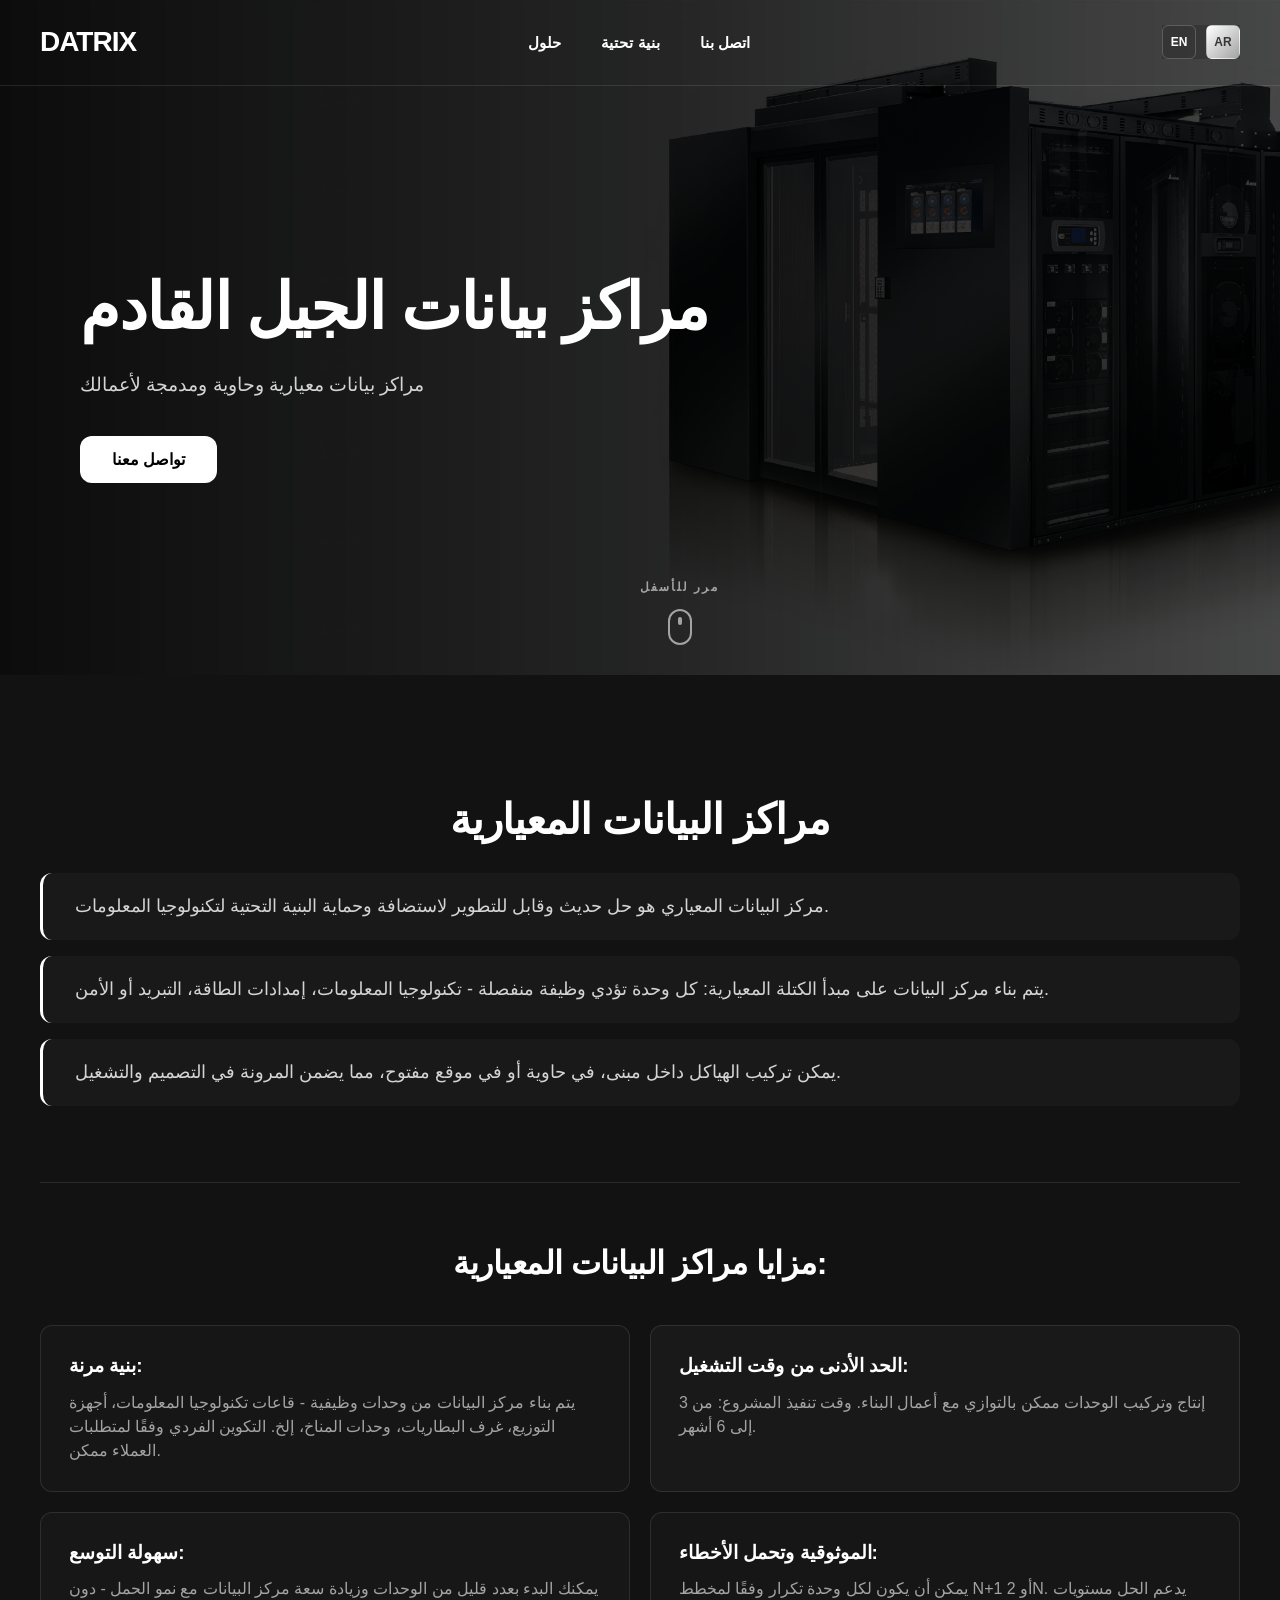
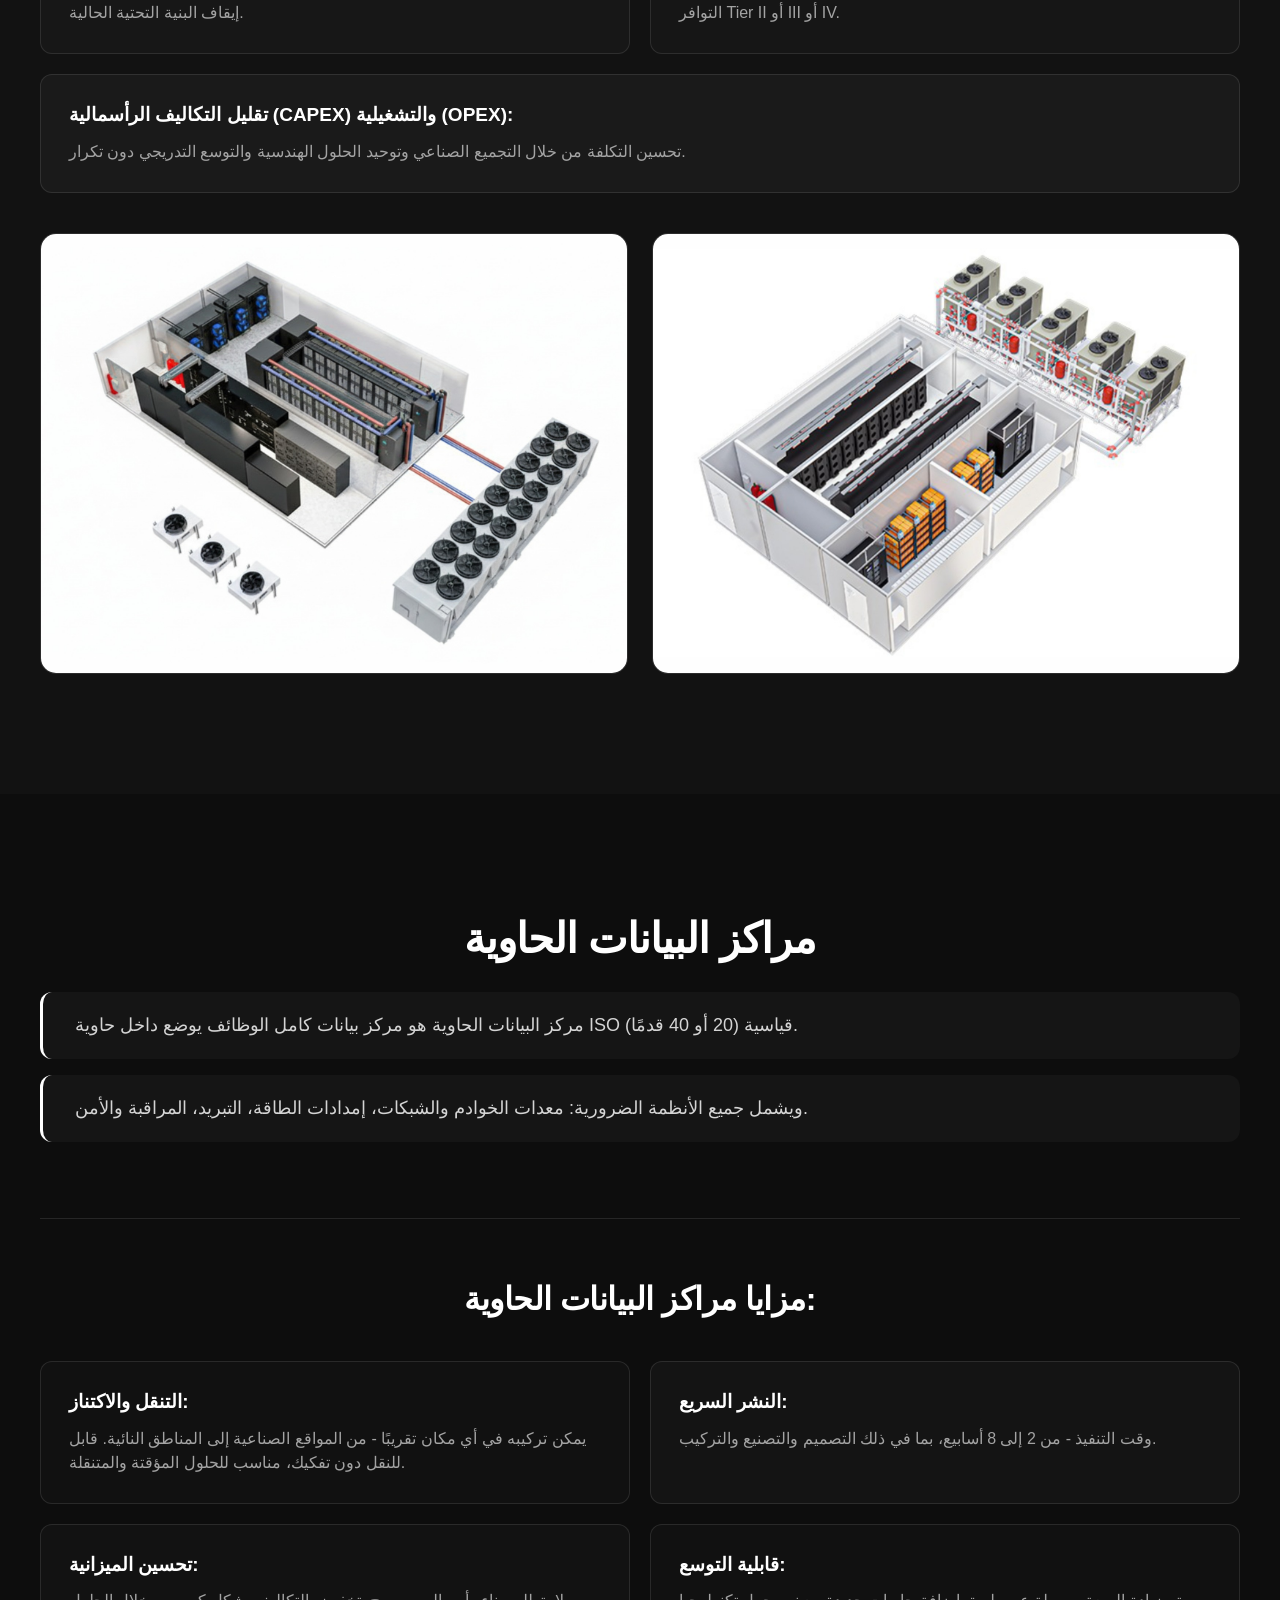
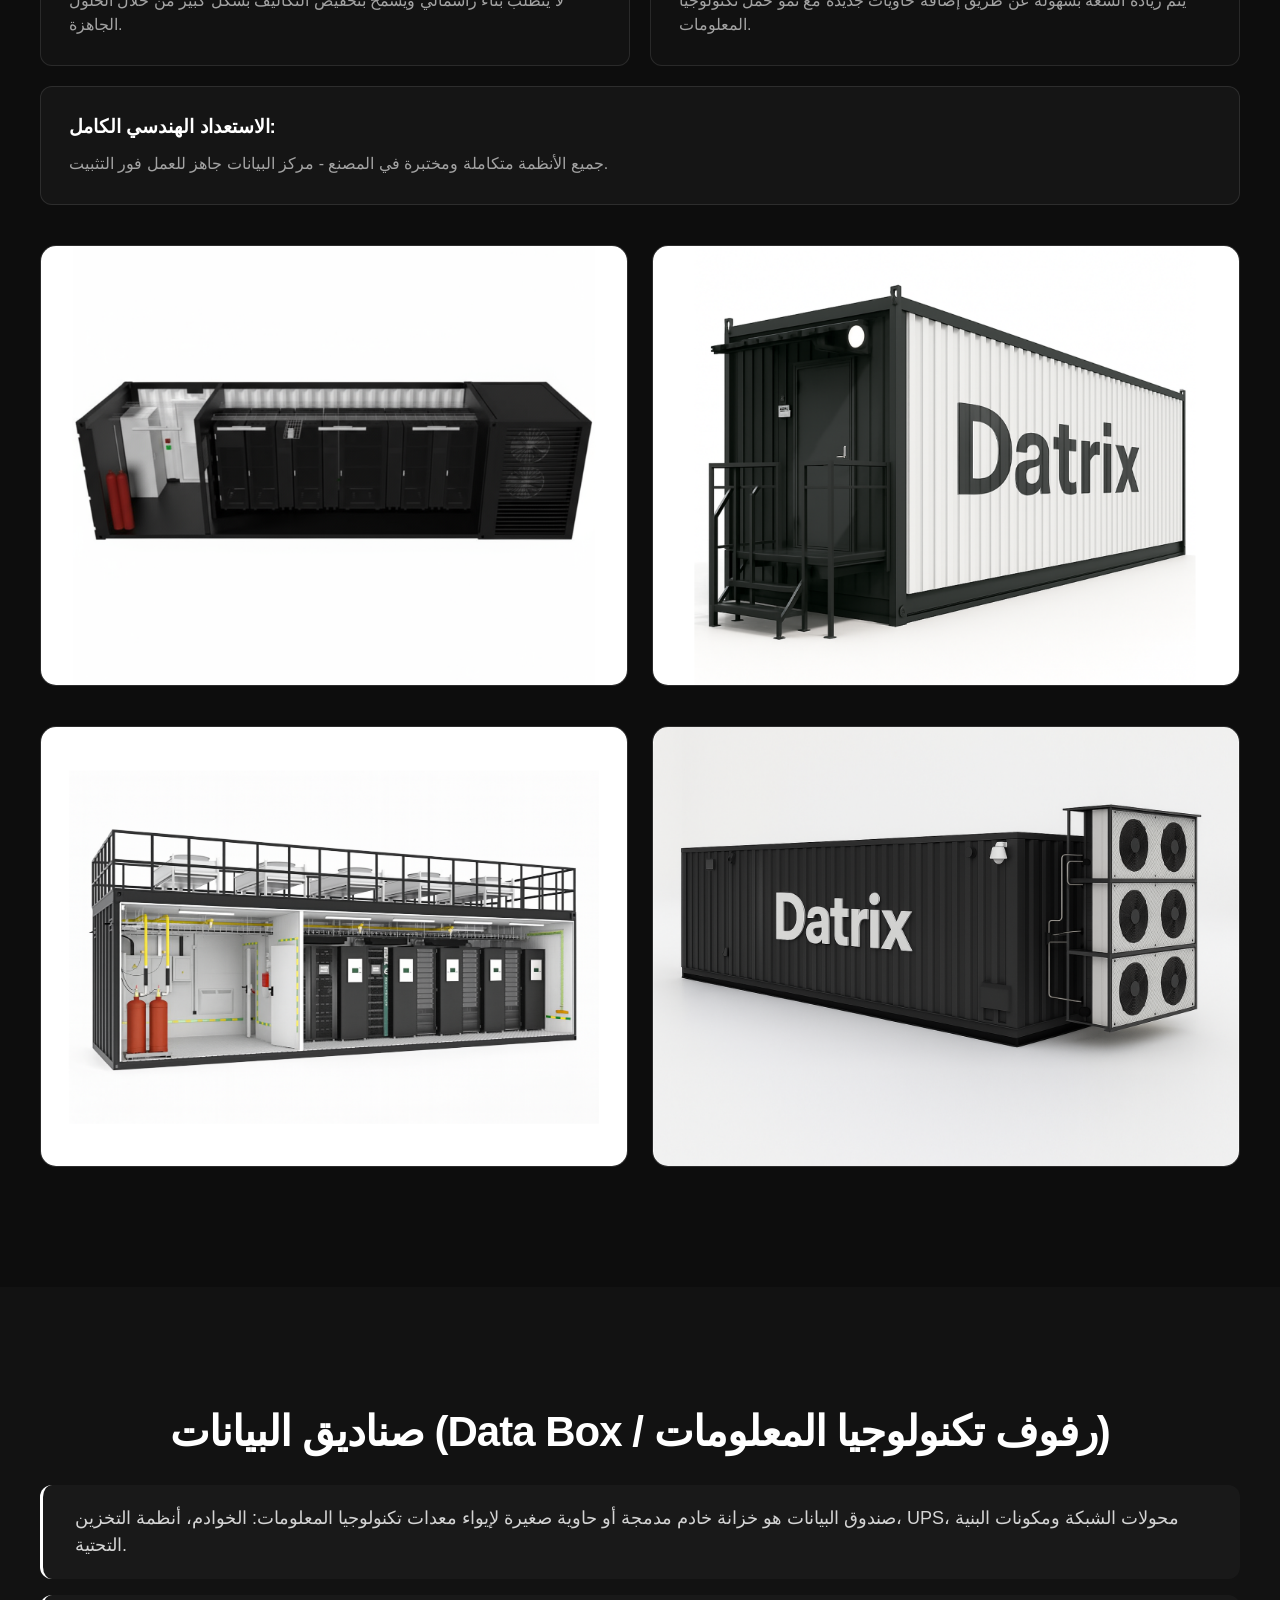
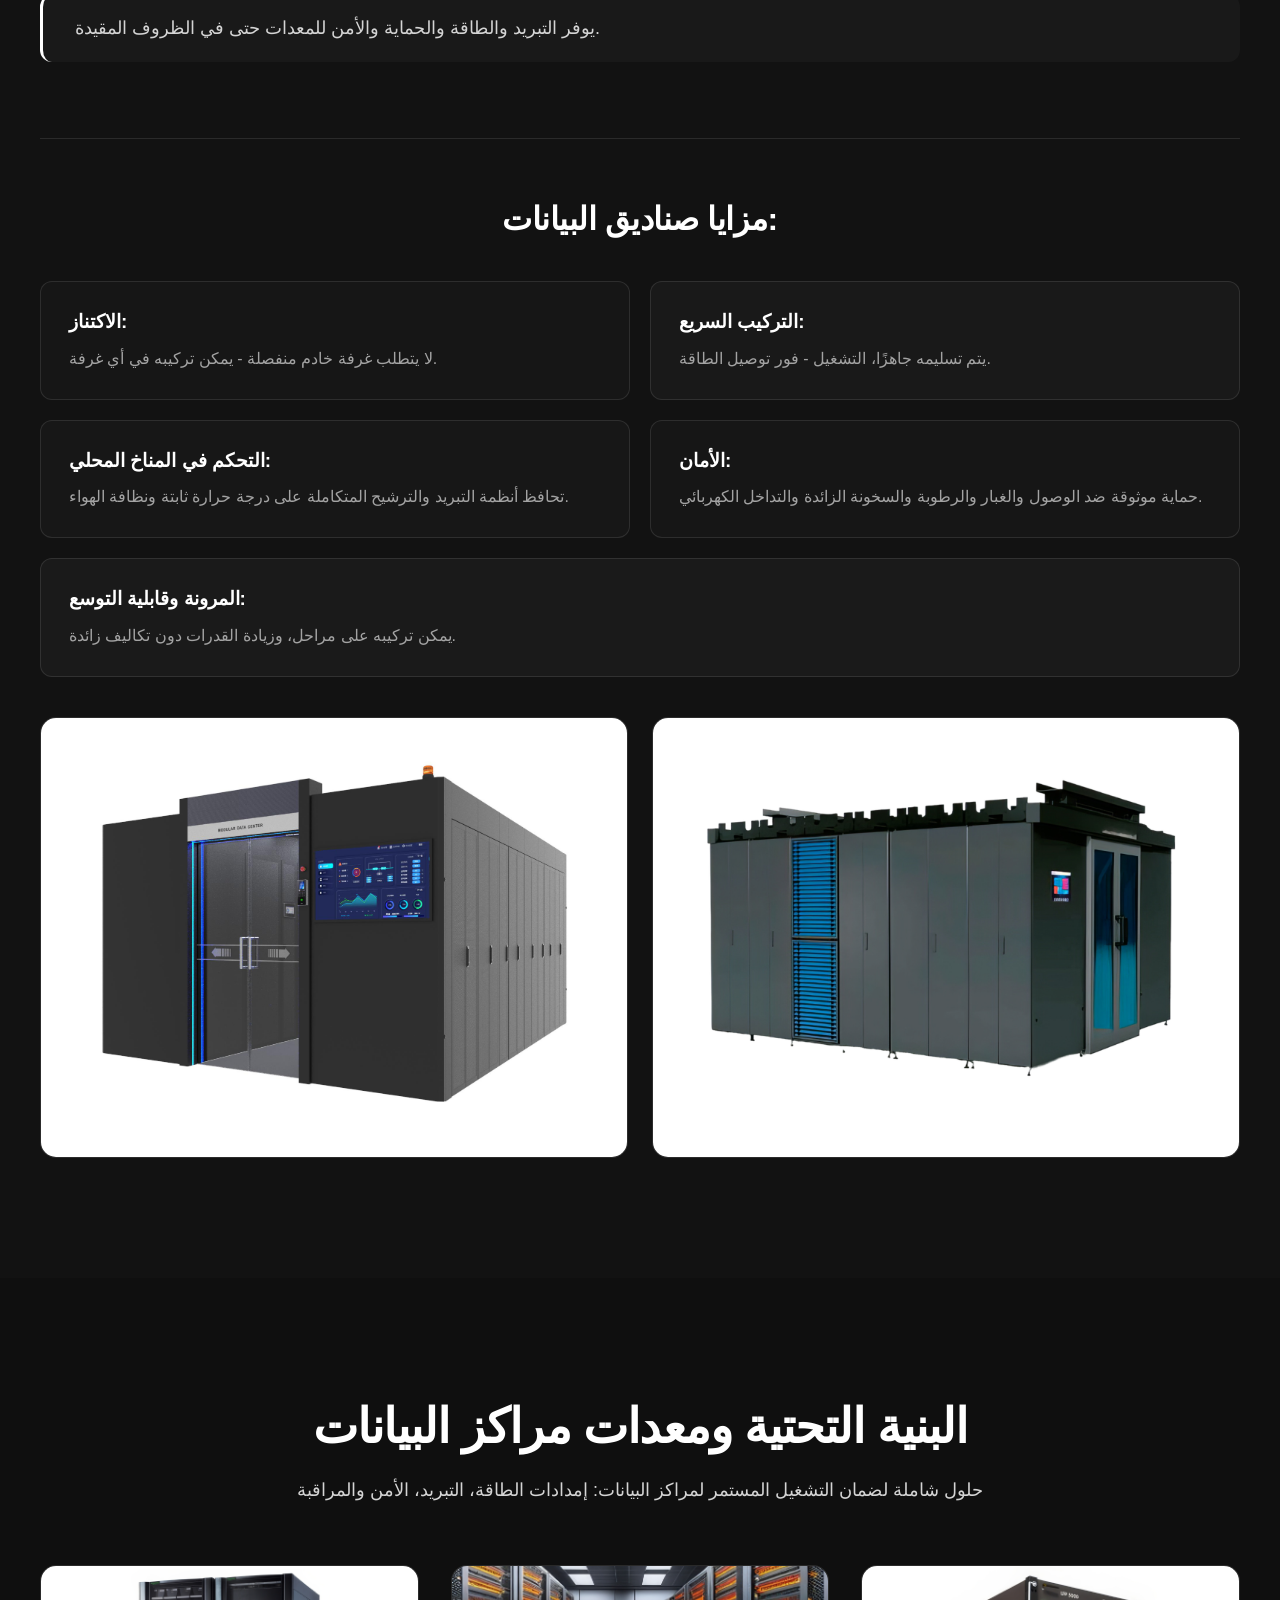
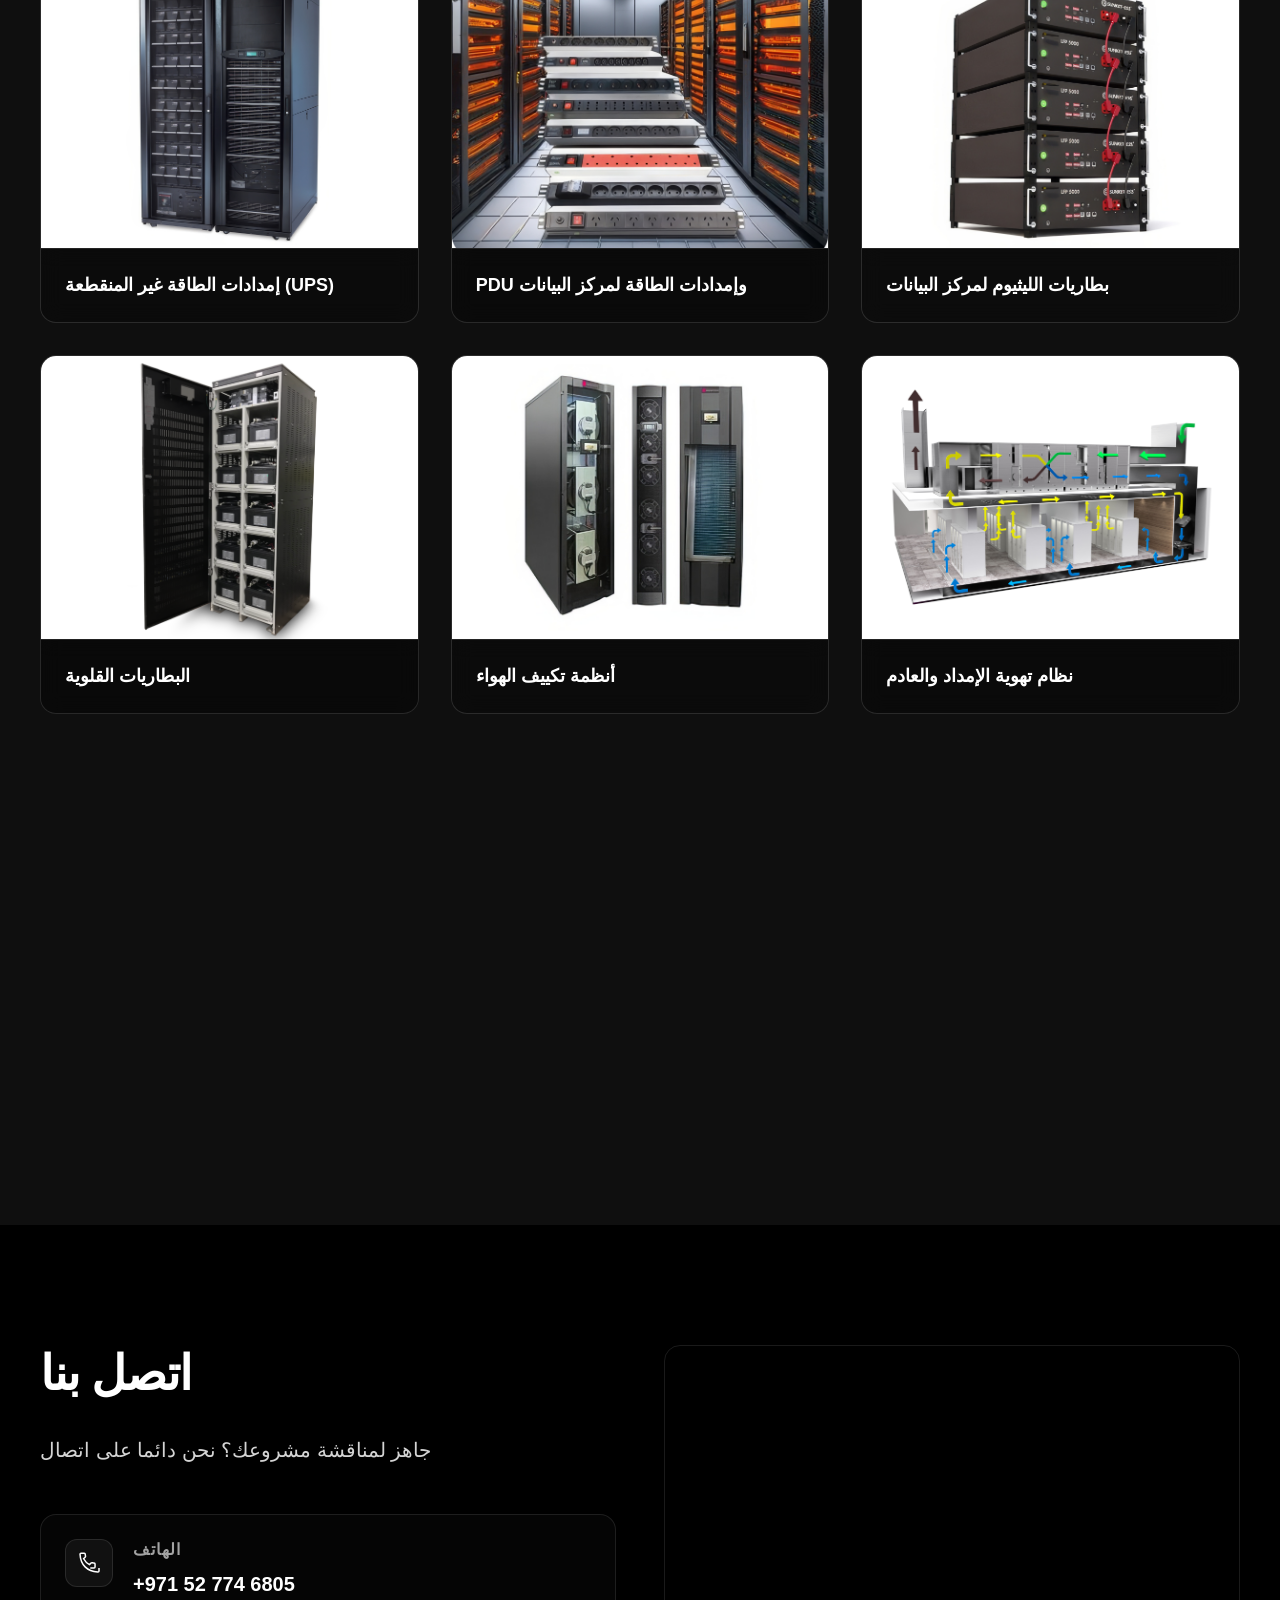
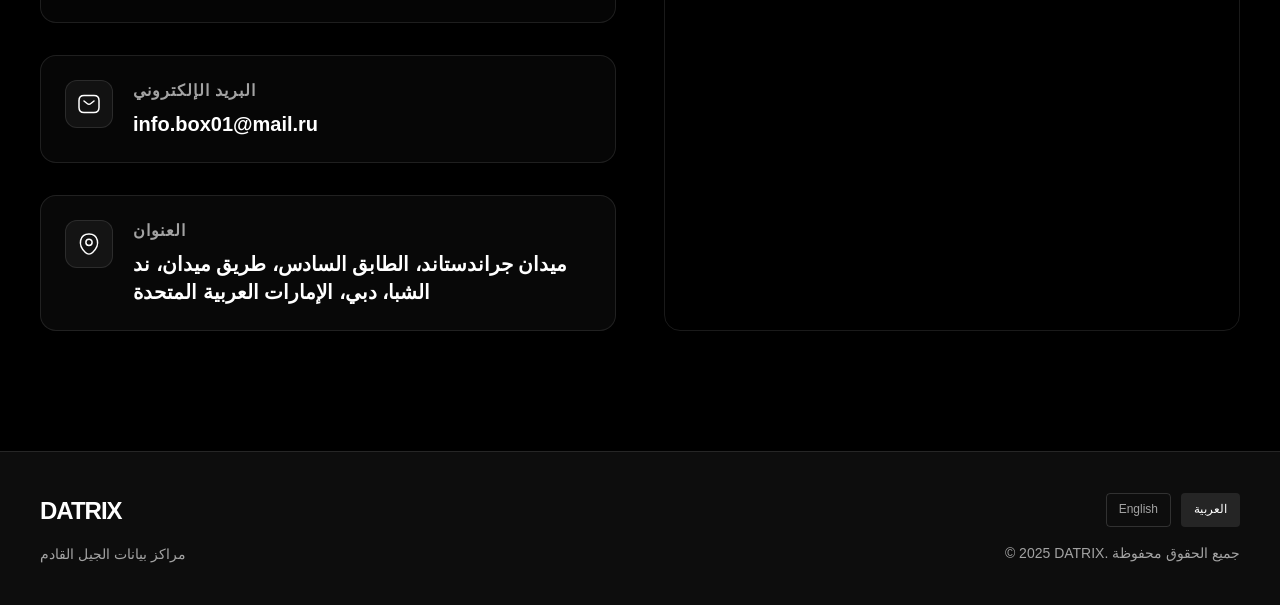
==== commit f17be97f: "change contacts" ====
--- a/ar/index.html
+++ b/ar/index.html
@@ -9,20 +9,20 @@
     <meta name="description" content="إنتاج وتركيب مراكز بيانات معيارية وحاوية (DC). حلول الخوادم، UPS، التبريد والبنية التحتية للأعمال. موثوقية Tier III/IV.">
     <meta name="keywords" content="مركز بيانات، مركز بيانات معياري، مركز بيانات حاوية، غرفة خوادم، datrix، ups، تبريد مراكز البيانات، بناء مراكز البيانات">
     <meta name="robots" content="index, follow">
-    <link rel="canonical" href="https://datrix.kz/ar">
+    <link rel="canonical" href="https://datrixpro.ae/ar">
 
     <meta property="og:type" content="website">
     <meta property="og:title" content="DATRIX - بنية تحتية لمراكز البيانات من الجيل القادم">
     <meta property="og:description" content="مراكز بيانات معيارية وحاوية. دورة كاملة: من التصميم إلى التشغيل.">
-    <meta property="og:url" content="https://datrix.kz/ar">
-    <meta property="og:image" content="https://datrix.kz/assets/images/баннер.jpg">
+    <meta property="og:url" content="https://datrixpro.ae/ar">
+    <meta property="og:image" content="https://datrixpro.ae/assets/images/баннер.jpg">
     <meta property="og:site_name" content="DATRIX">
     <meta property="og:locale" content="ar_AE">
 
     <meta name="twitter:card" content="summary_large_image">
     <meta name="twitter:title" content="DATRIX - مراكز بيانات بنظام تسليم المفتاح">
     <meta name="twitter:description" content="حلول معيارية وحاوية لتخزين البيانات.">
-    <meta name="twitter:image" content="https://datrix.kz/assets/images/баннер.jpg">
+    <meta name="twitter:image" content="https://datrixpro.ae/assets/images/баннер.jpg">
 
     <link rel="stylesheet" href="../assets/css/globals.css">
     <link rel="stylesheet" href="../components/header/header.css">
@@ -41,10 +41,10 @@
       "@context": "https://schema.org",
       "@type": "IndustrialBusiness",
       "name": "DATRIX",
-      "image": "https://datrix.kz/assets/images/баннер.jpg",
-      "logo": "https://datrix.kz/logo.svg",
+      "image": "https://datrixpro.ae/assets/images/баннер.jpg",
+      "logo": "https://datrixpro.ae/logo.svg",
       "description": "إنتاج مراكز بيانات معيارية وحاوية.",
-      "url": "https://datrix.kz/ar",
+      "url": "https://datrixpro.ae/ar",
       "telephone": "+77067064334",
       "email": "info.box01@mail.ru",
       "address": {
@@ -497,7 +497,7 @@
               </div>
               <div class="contacts__item-content">
                 <h3 class="contacts__item-title">الهاتف</h3>
-                <a href="tel:+77067064334" class="contacts__item-link">+7 706 706 43 34</a>
+                <a href="tel:+971527746805" class="contacts__item-link">+971 52 774 6805</a>
               </div>
             </div>
 
@@ -531,7 +531,7 @@
               </div>
               <div class="contacts__item-content">
                 <h3 class="contacts__item-title">العنوان</h3>
-                <p class="contacts__item-text">أستانا، شارع توران 46/2، مركز أعمال «Square V»</p>
+                <p class="contacts__item-text">ميدان جراندستاند، الطابق السادس، طريق ميدان، ند الشبا، دبي، الإمارات العربية المتحدة</p>
               </div>
             </div>
           </div>
@@ -539,7 +539,7 @@
 
         <div class="contacts__map">
           <iframe
-            src="https://yandex.ru/map-widget/v1/?ll=71.399967%2C51.112501&z=17&l=map&pt=71.399967%2C51.112501%2Cpm2rdm"
+            src="https://yandex.ru/map-widget/v1/?ll=55.2822%2C25.1816&z=17&l=map&pt=55.2822%2C25.1816%2Cpm2rdm"
             frameborder="0" allowfullscreen="true" class="contacts__map-iframe">
           </iframe>
 
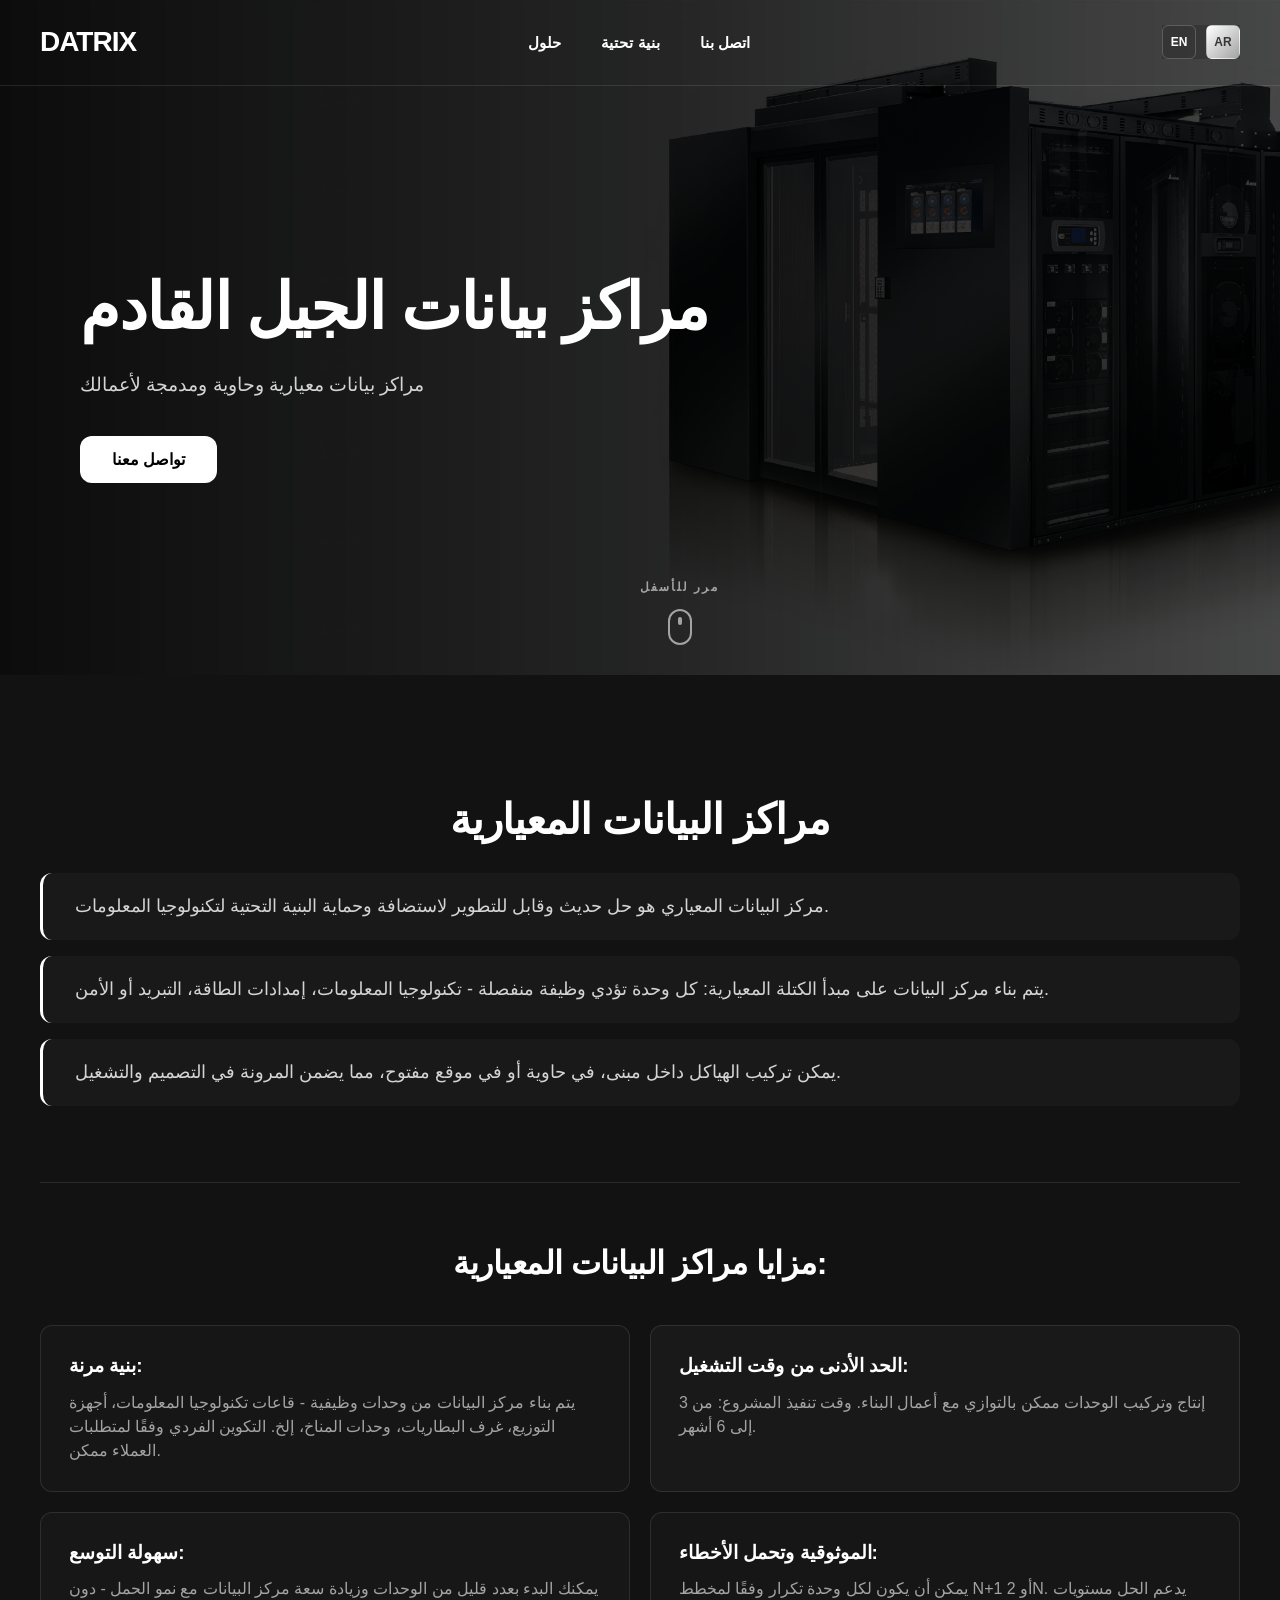
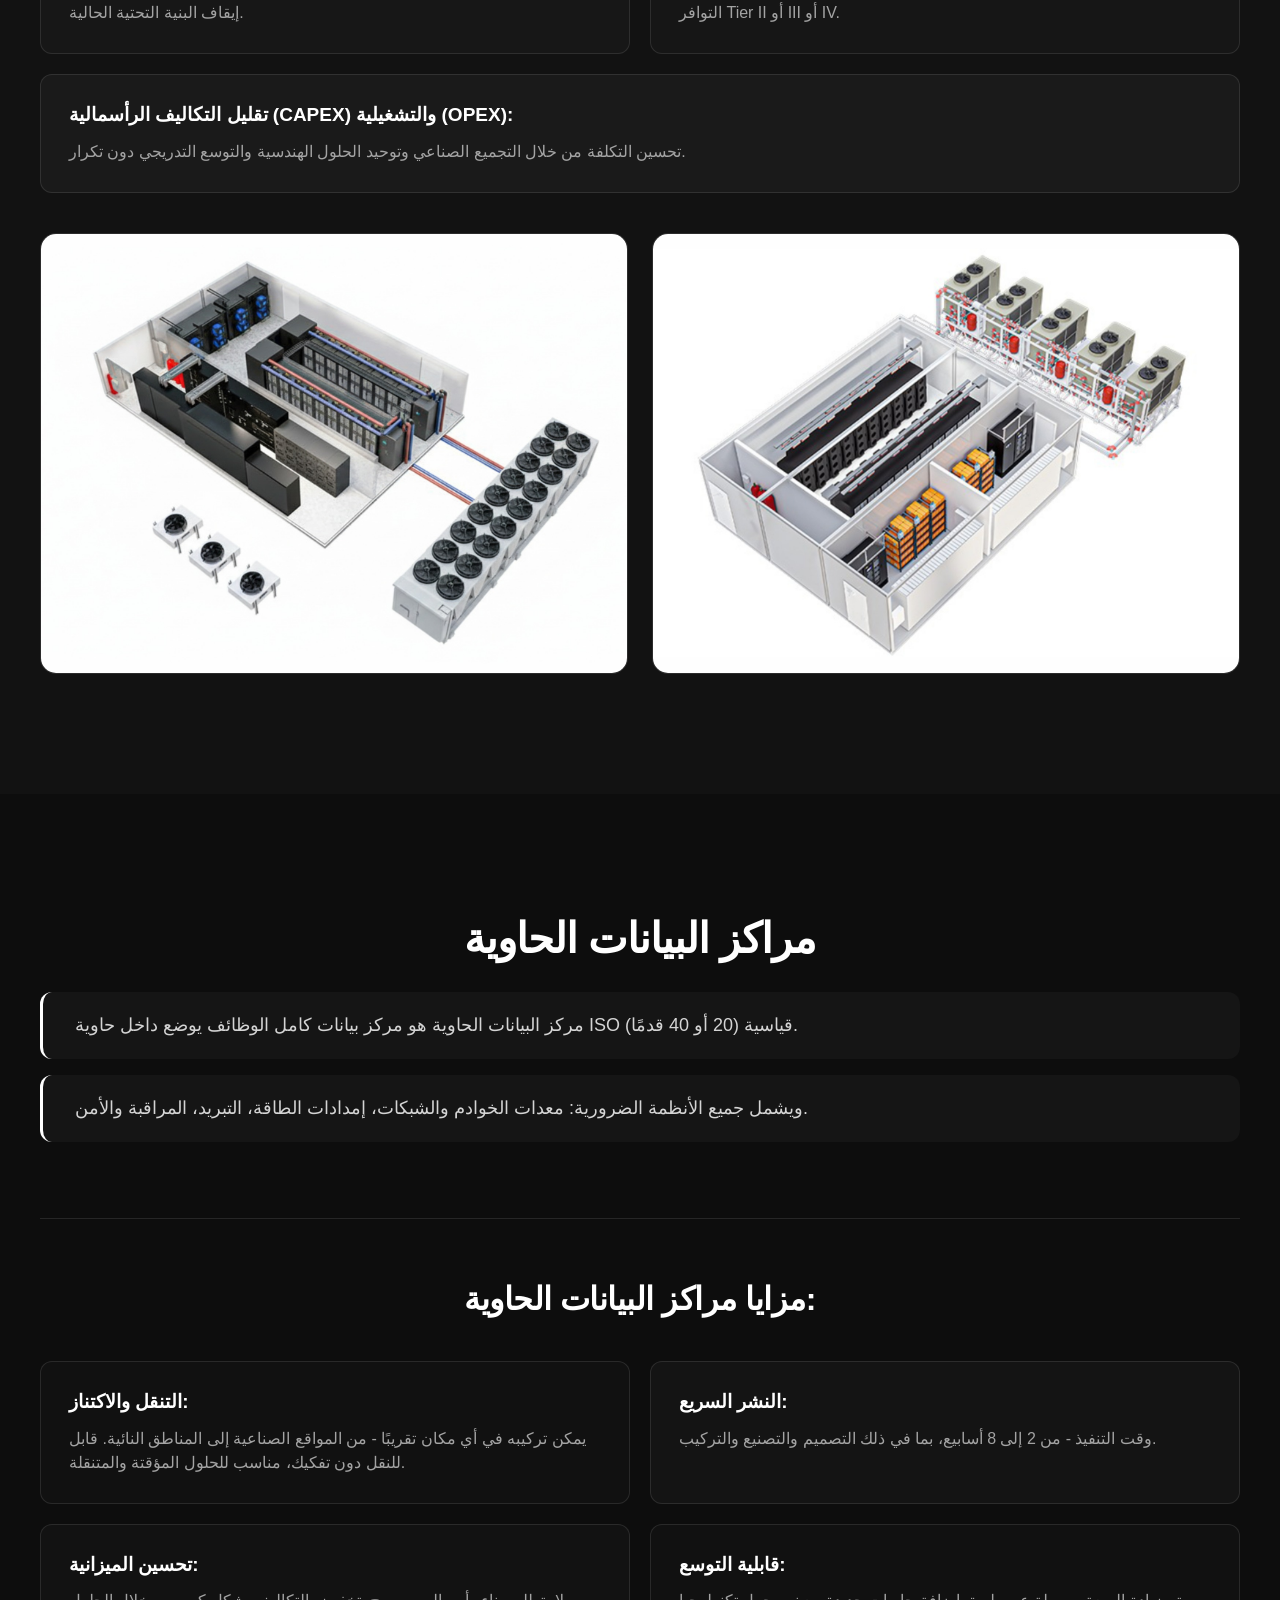
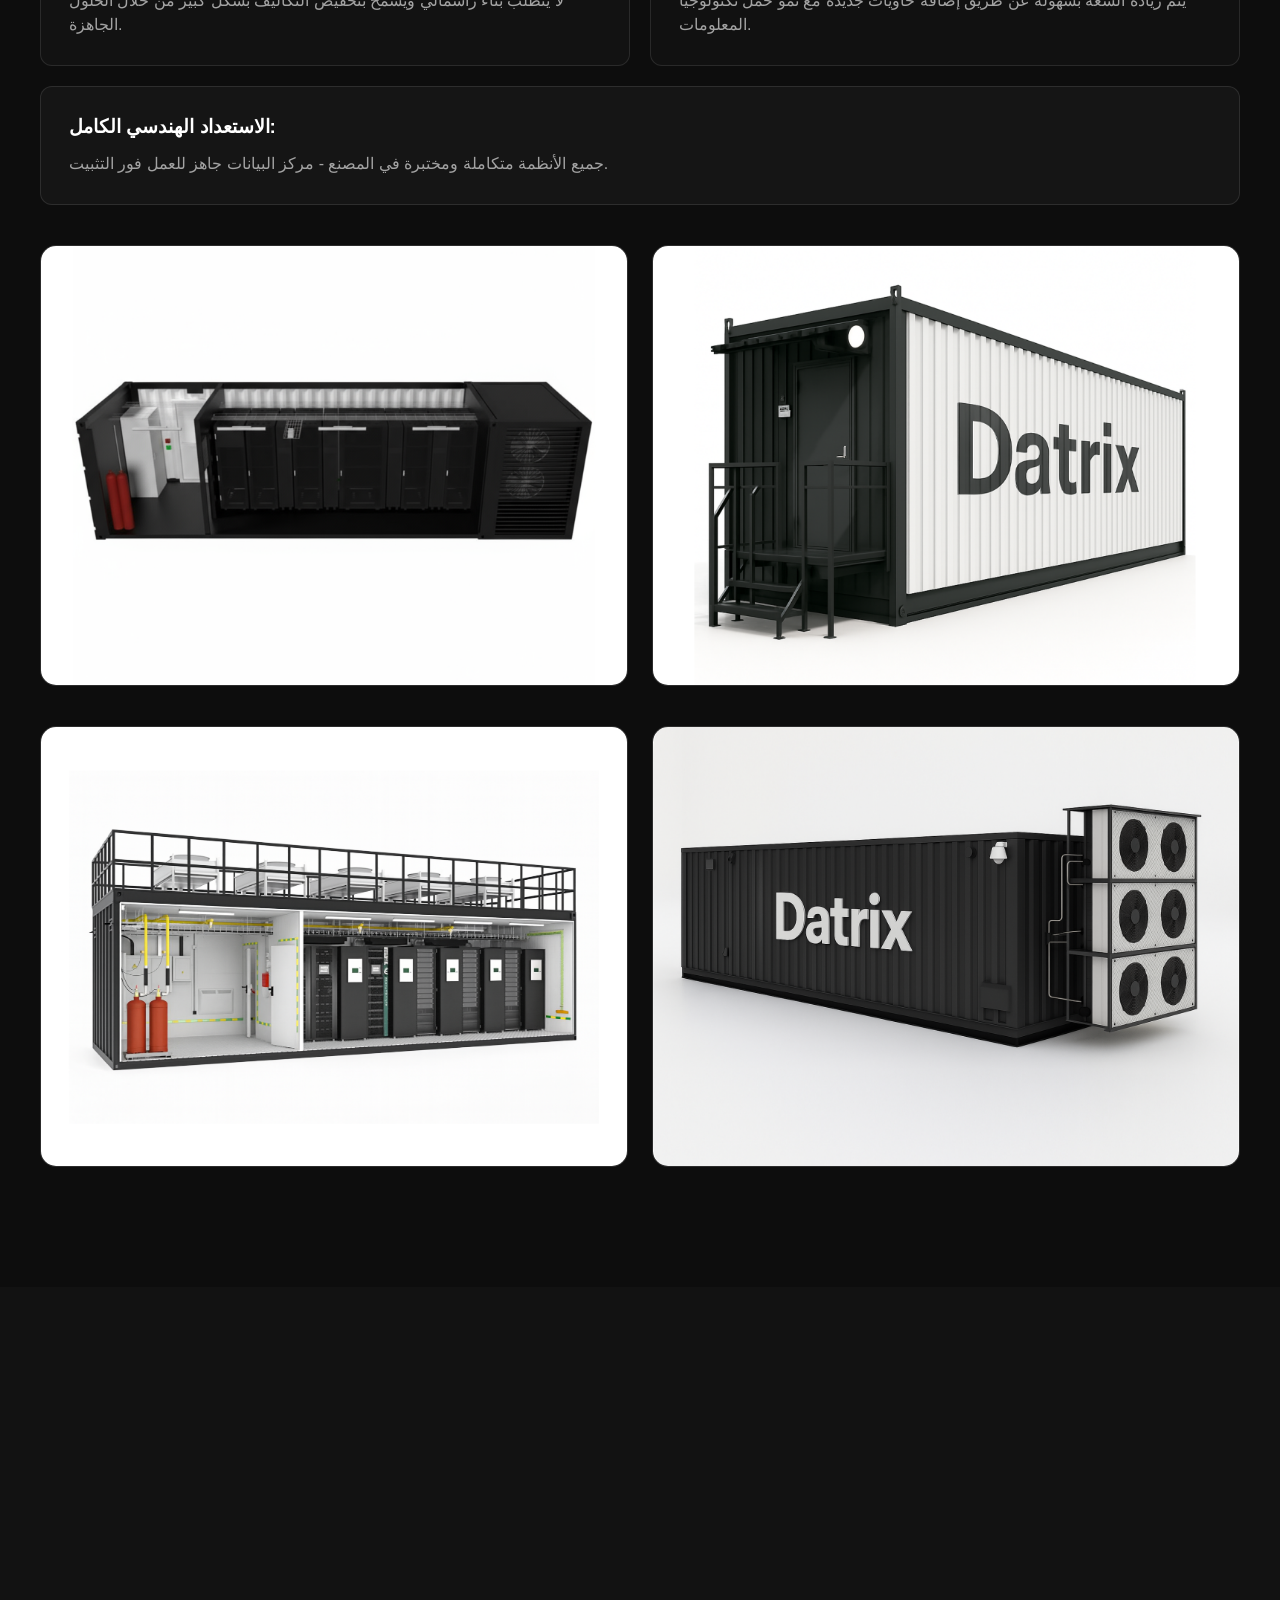
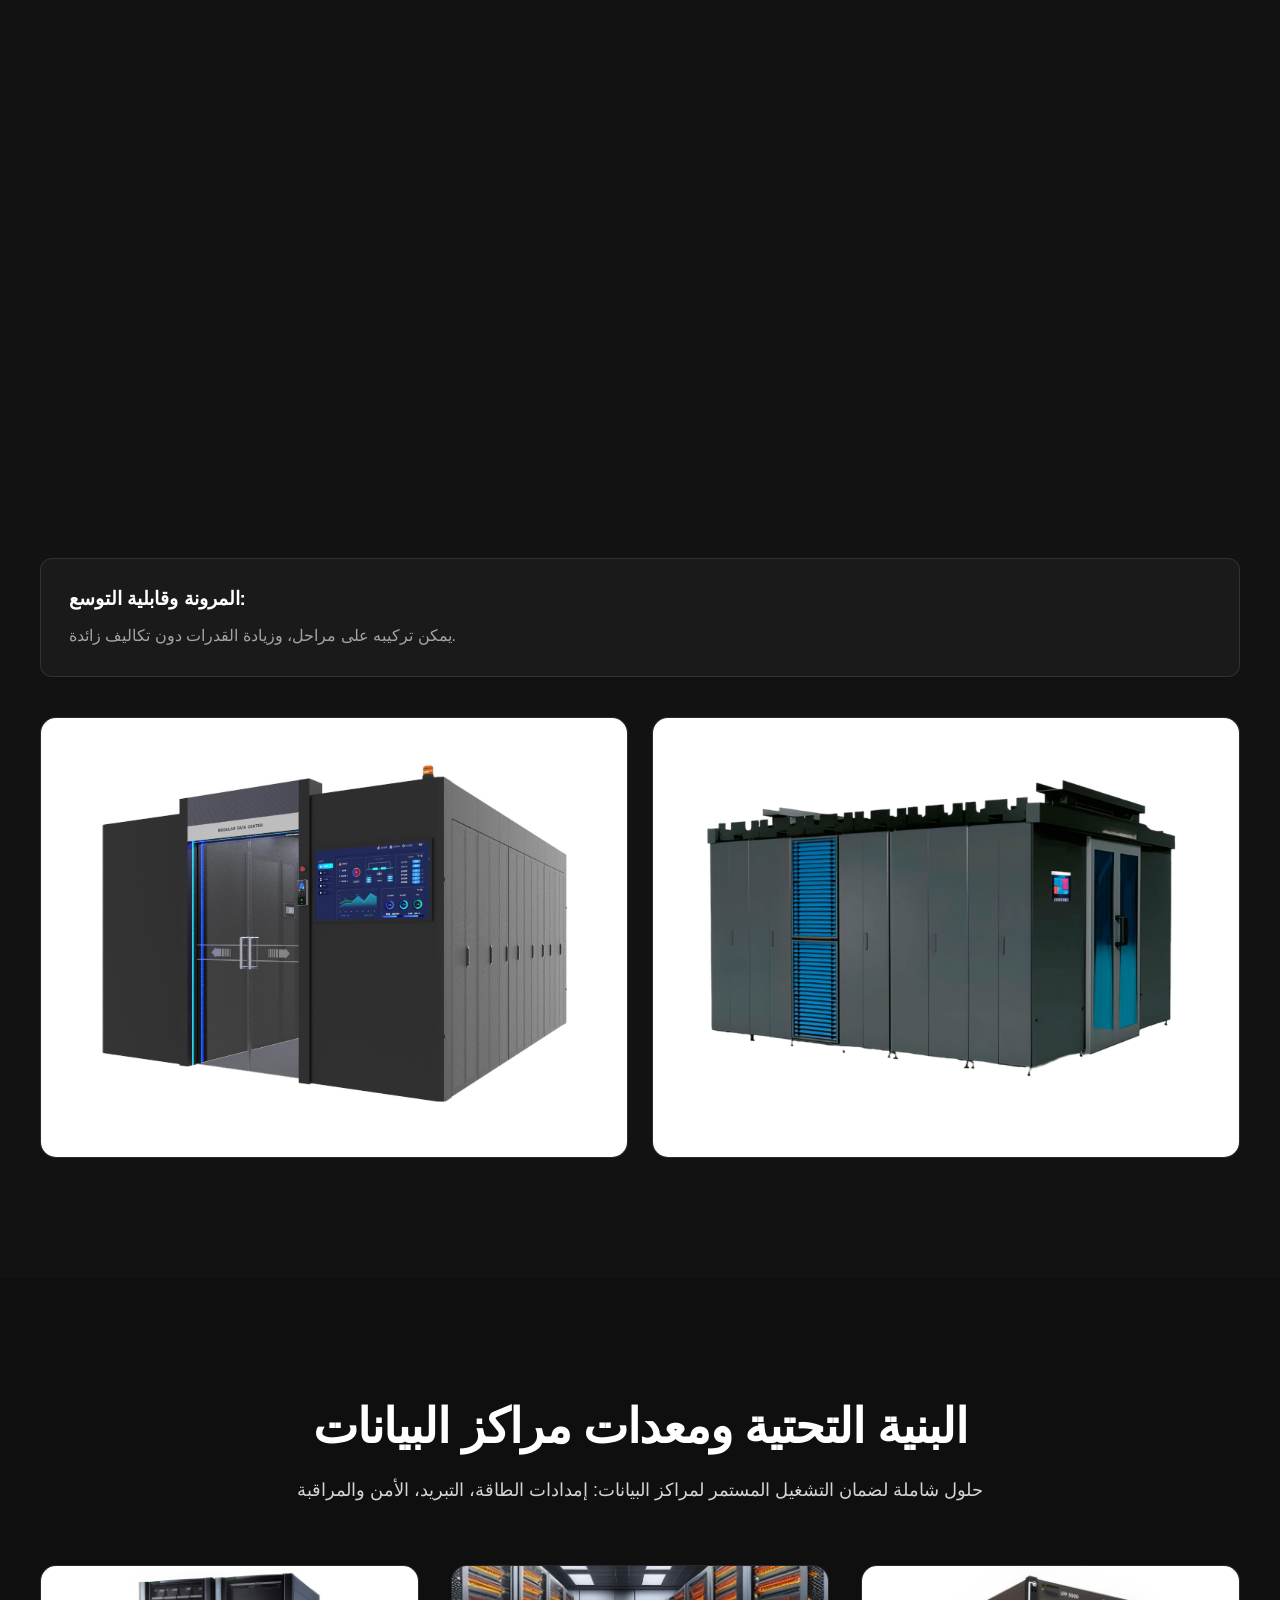
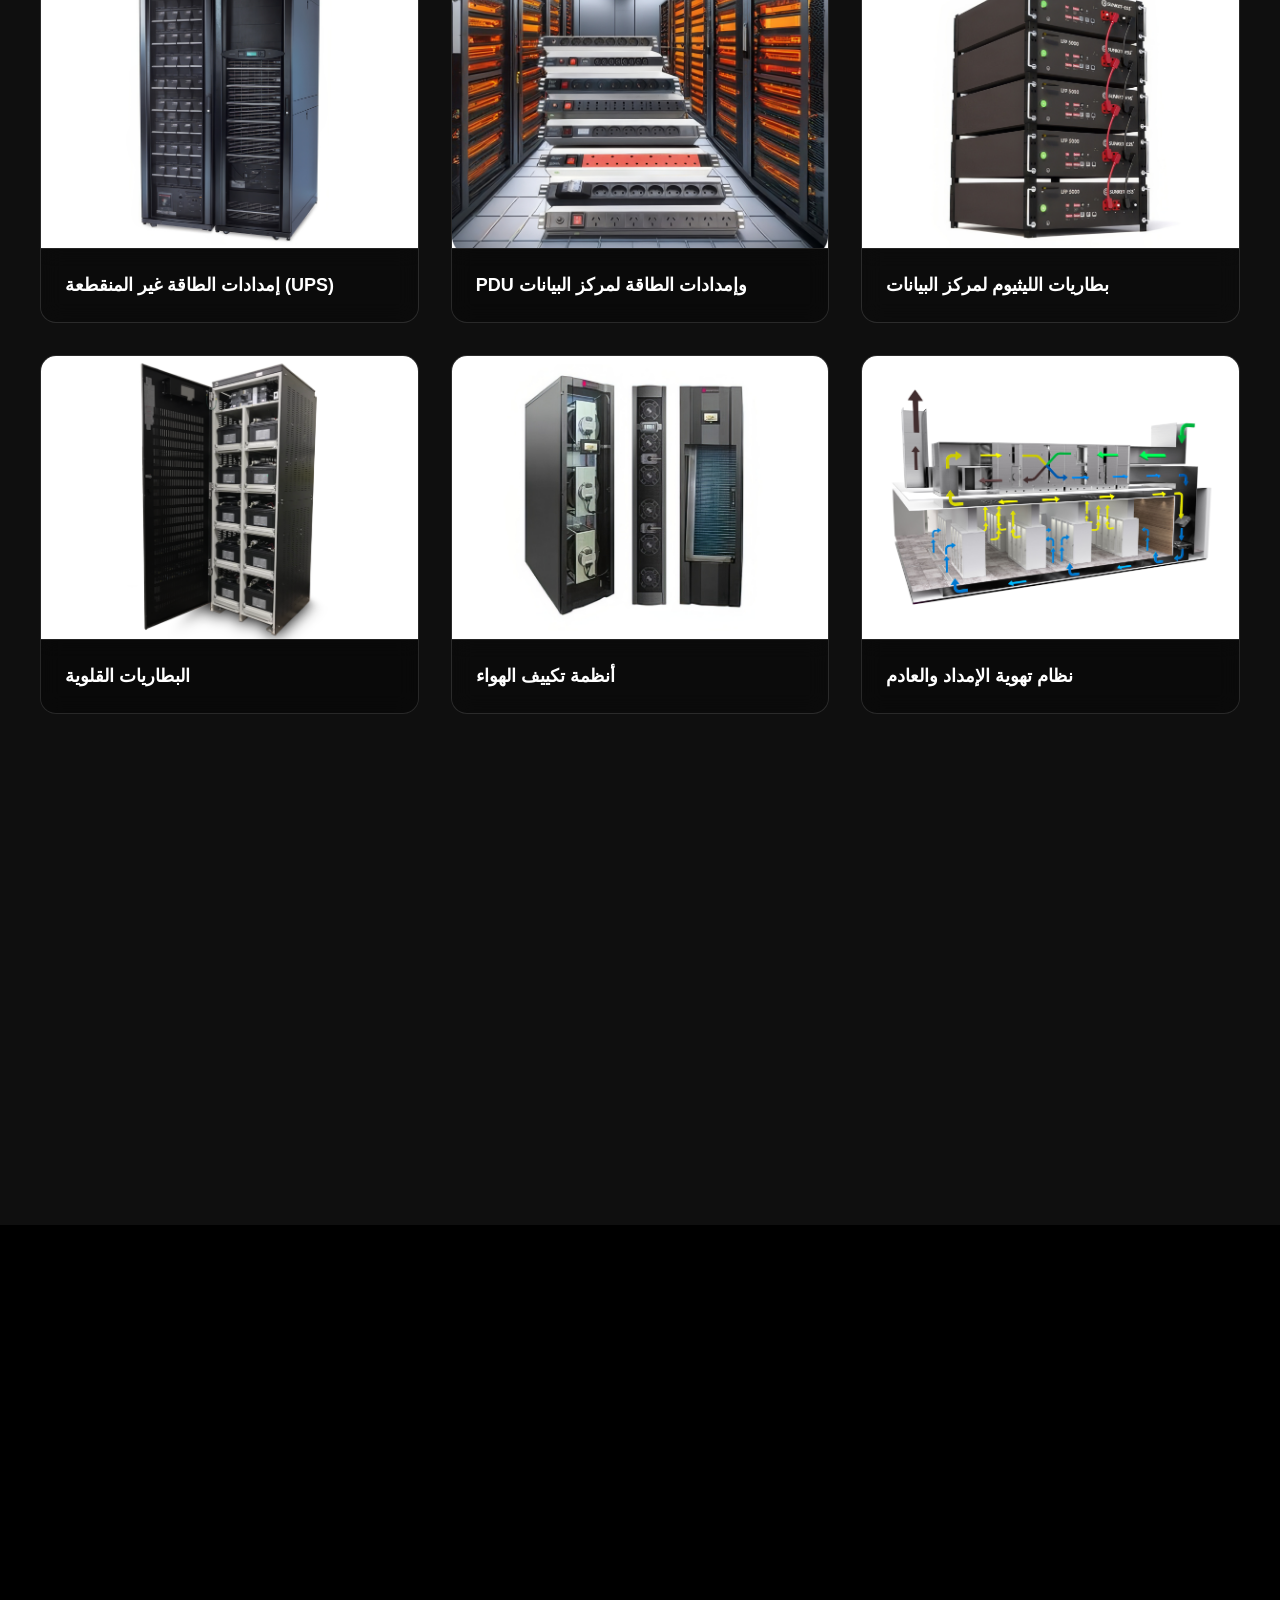
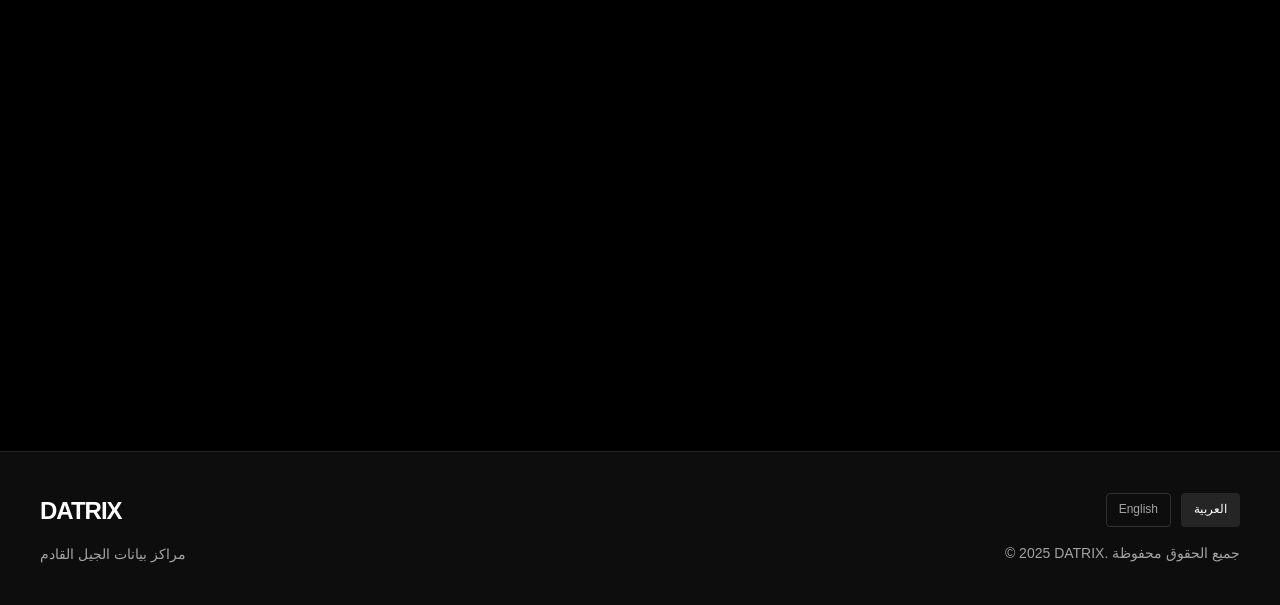
==== commit 09cd34cb: "change head seo contacts" ====
--- a/ar/index.html
+++ b/ar/index.html
@@ -45,18 +45,18 @@
       "logo": "https://datrixpro.ae/logo.svg",
       "description": "إنتاج مراكز بيانات معيارية وحاوية.",
       "url": "https://datrixpro.ae/ar",
-      "telephone": "+77067064334",
+      "telephone": "+971527746805",
       "email": "info.box01@mail.ru",
       "address": {
         "@type": "PostalAddress",
-        "streetAddress": "شارع توران 46/2، مركز أعمال «Square V»",
-        "addressLocality": "أستانا",
-        "addressCountry": "KZ"
+        "streetAddress": "ميدان جراندستاند، الطابق السادس، طريق ميدان، ند الشبا",
+        "addressLocality": "دبي",
+        "addressCountry": "AE"
       },
       "geo": {
         "@type": "GeoCoordinates",
-        "latitude": 51.112501,
-        "longitude": 71.399967
+        "latitude": 25.1816,
+        "longitude": 55.2822
       },
       "openingHoursSpecification": {
         "@type": "OpeningHoursSpecification",
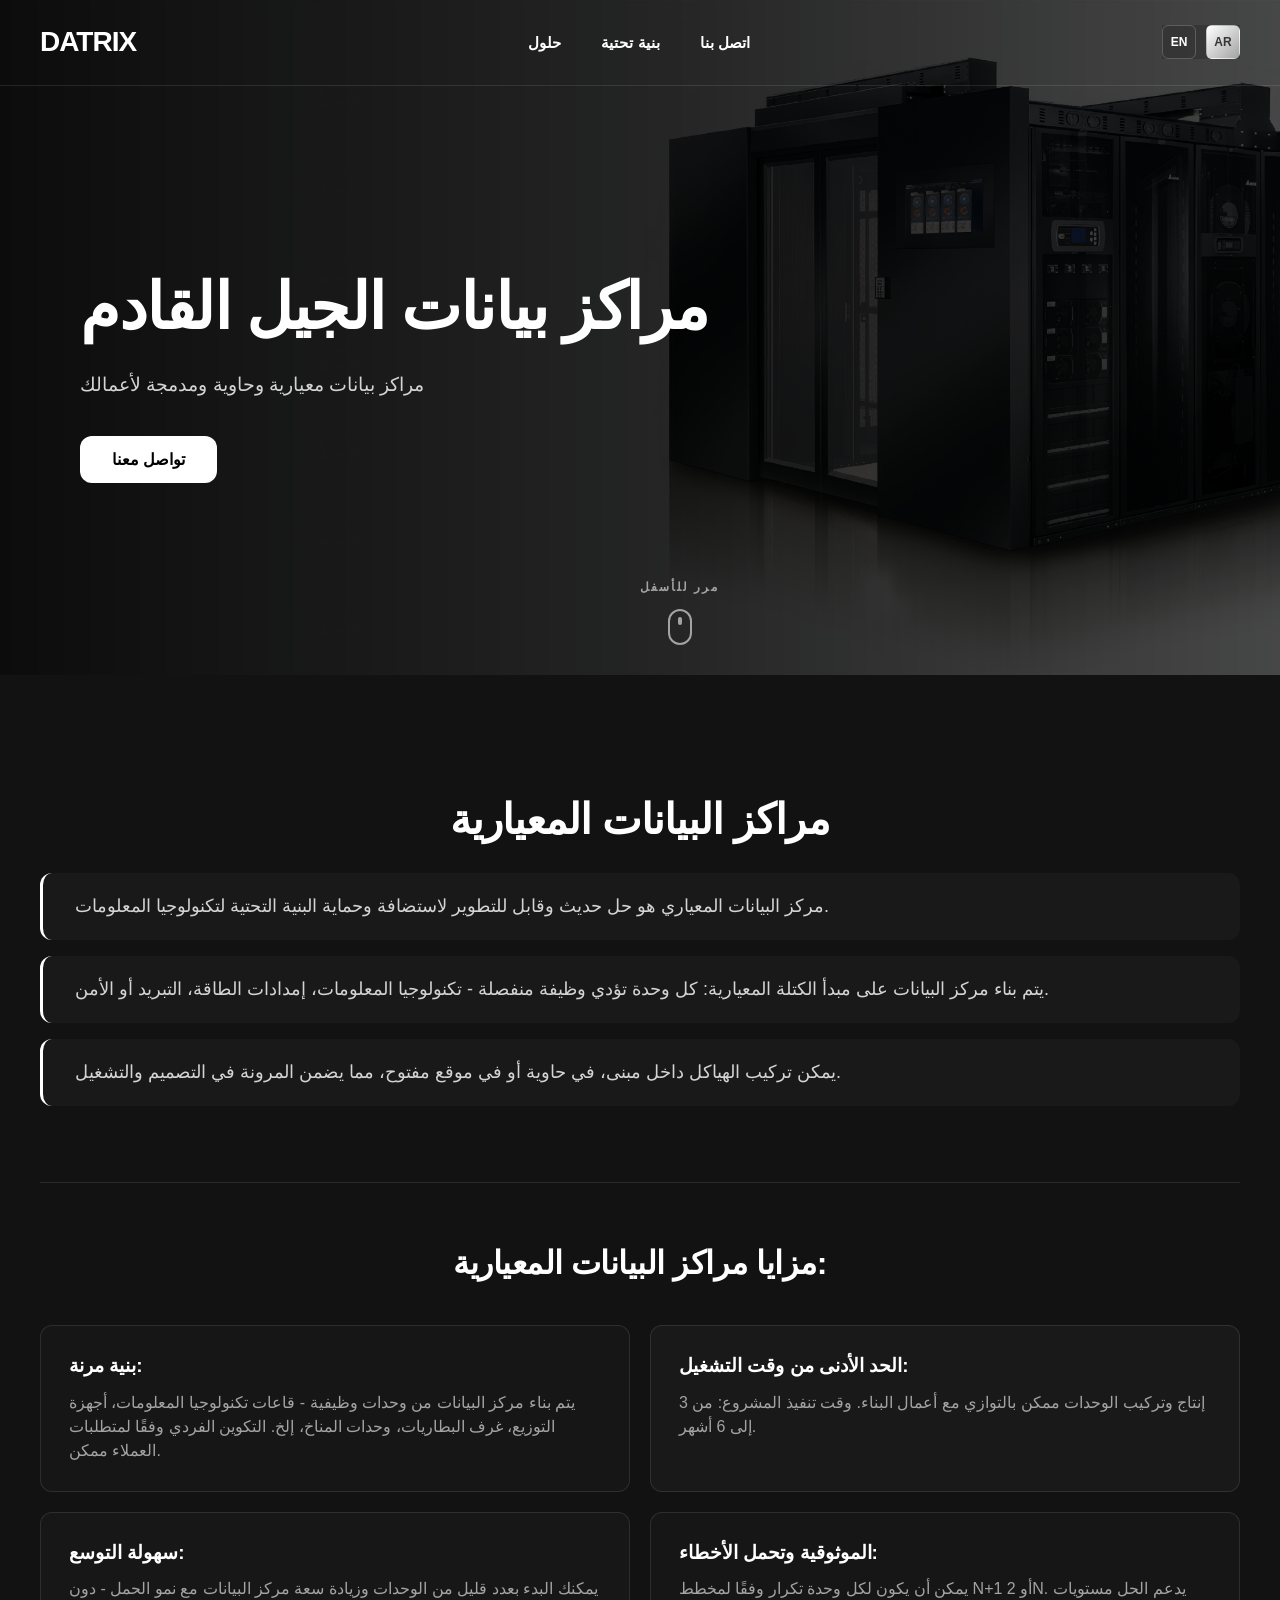
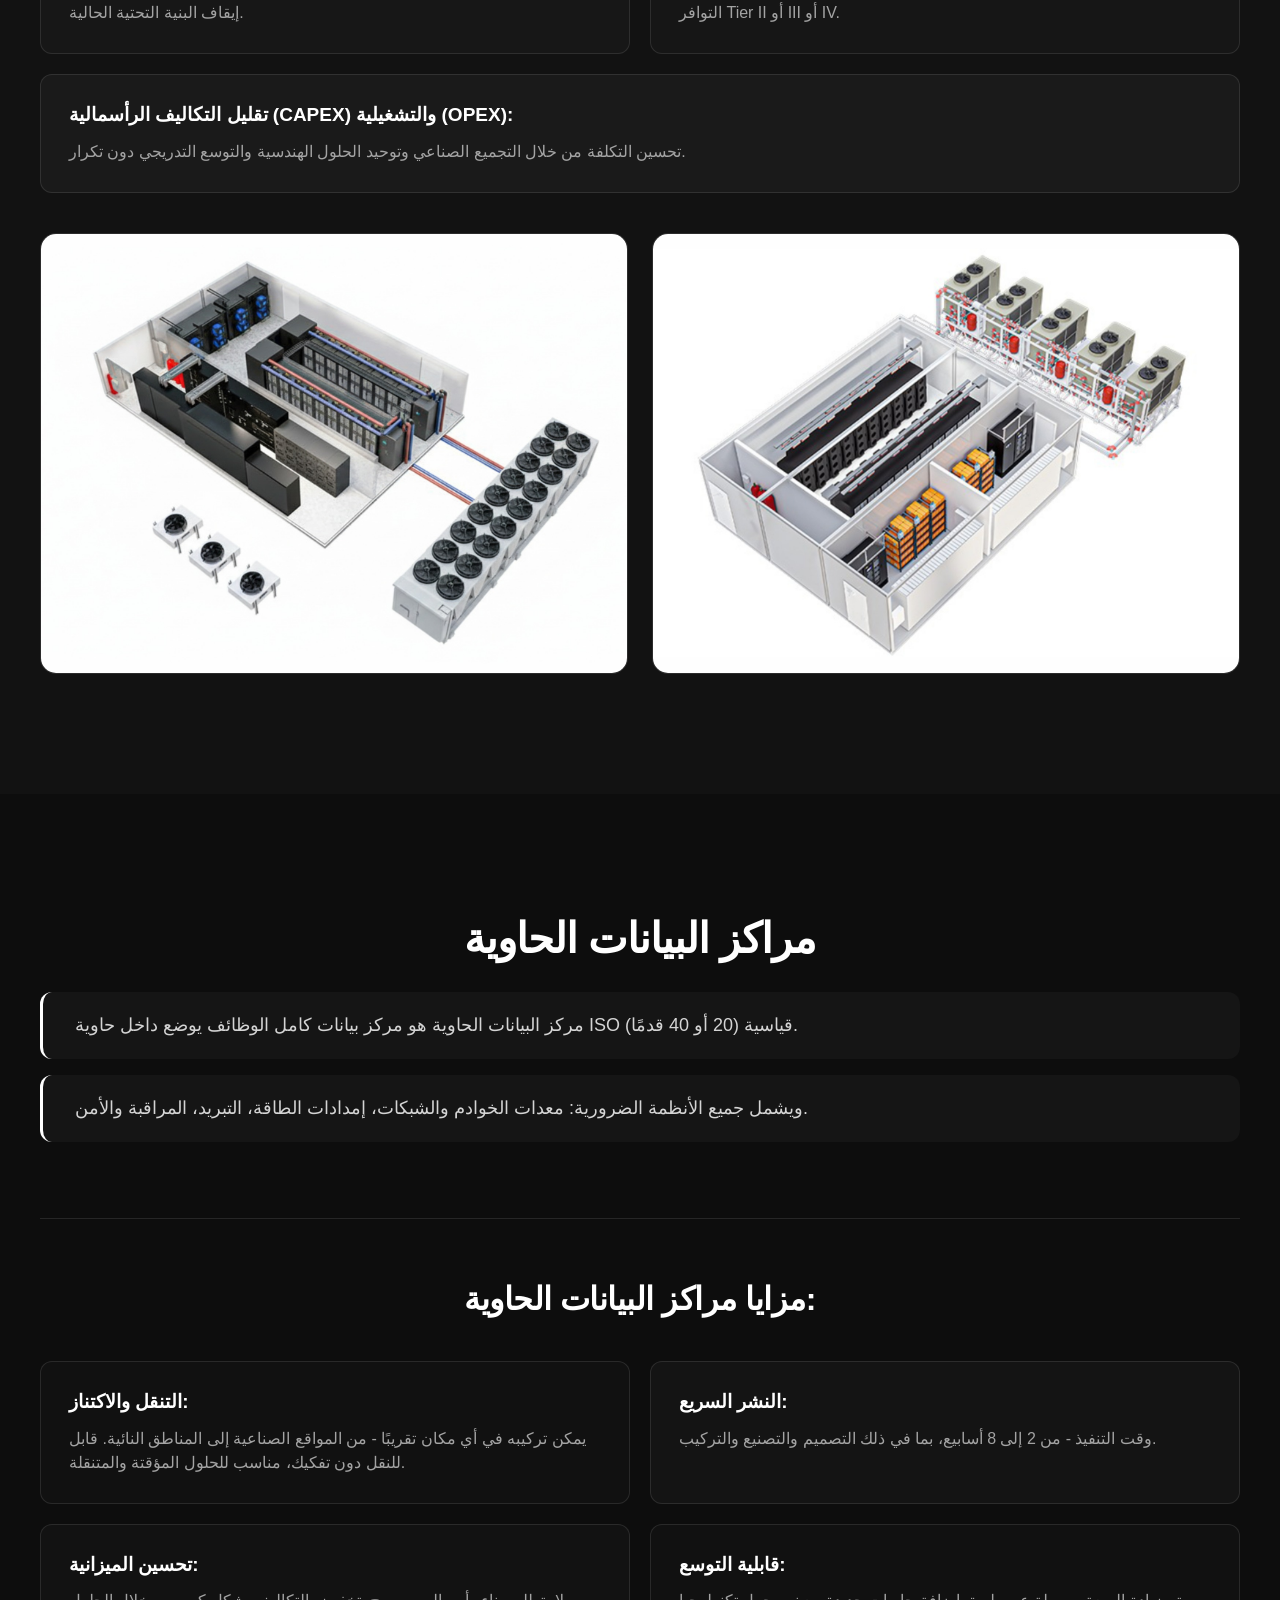
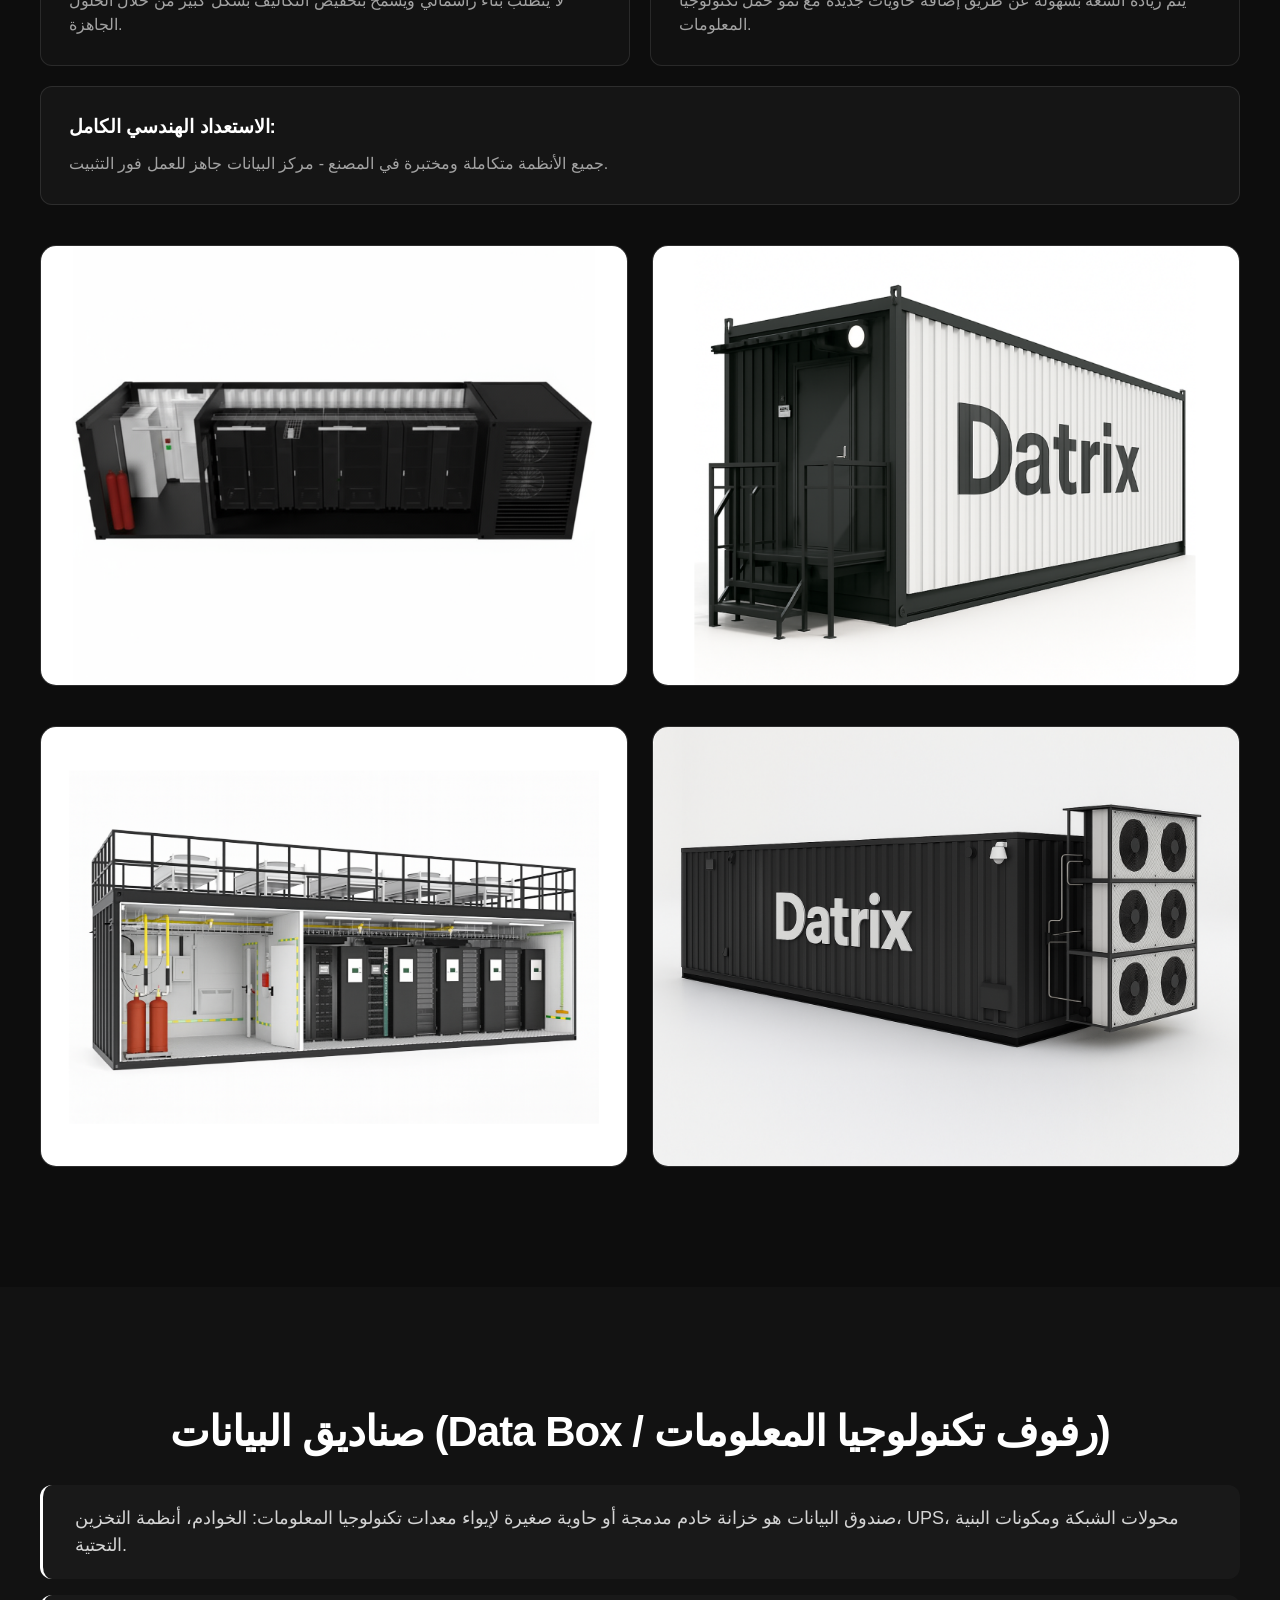
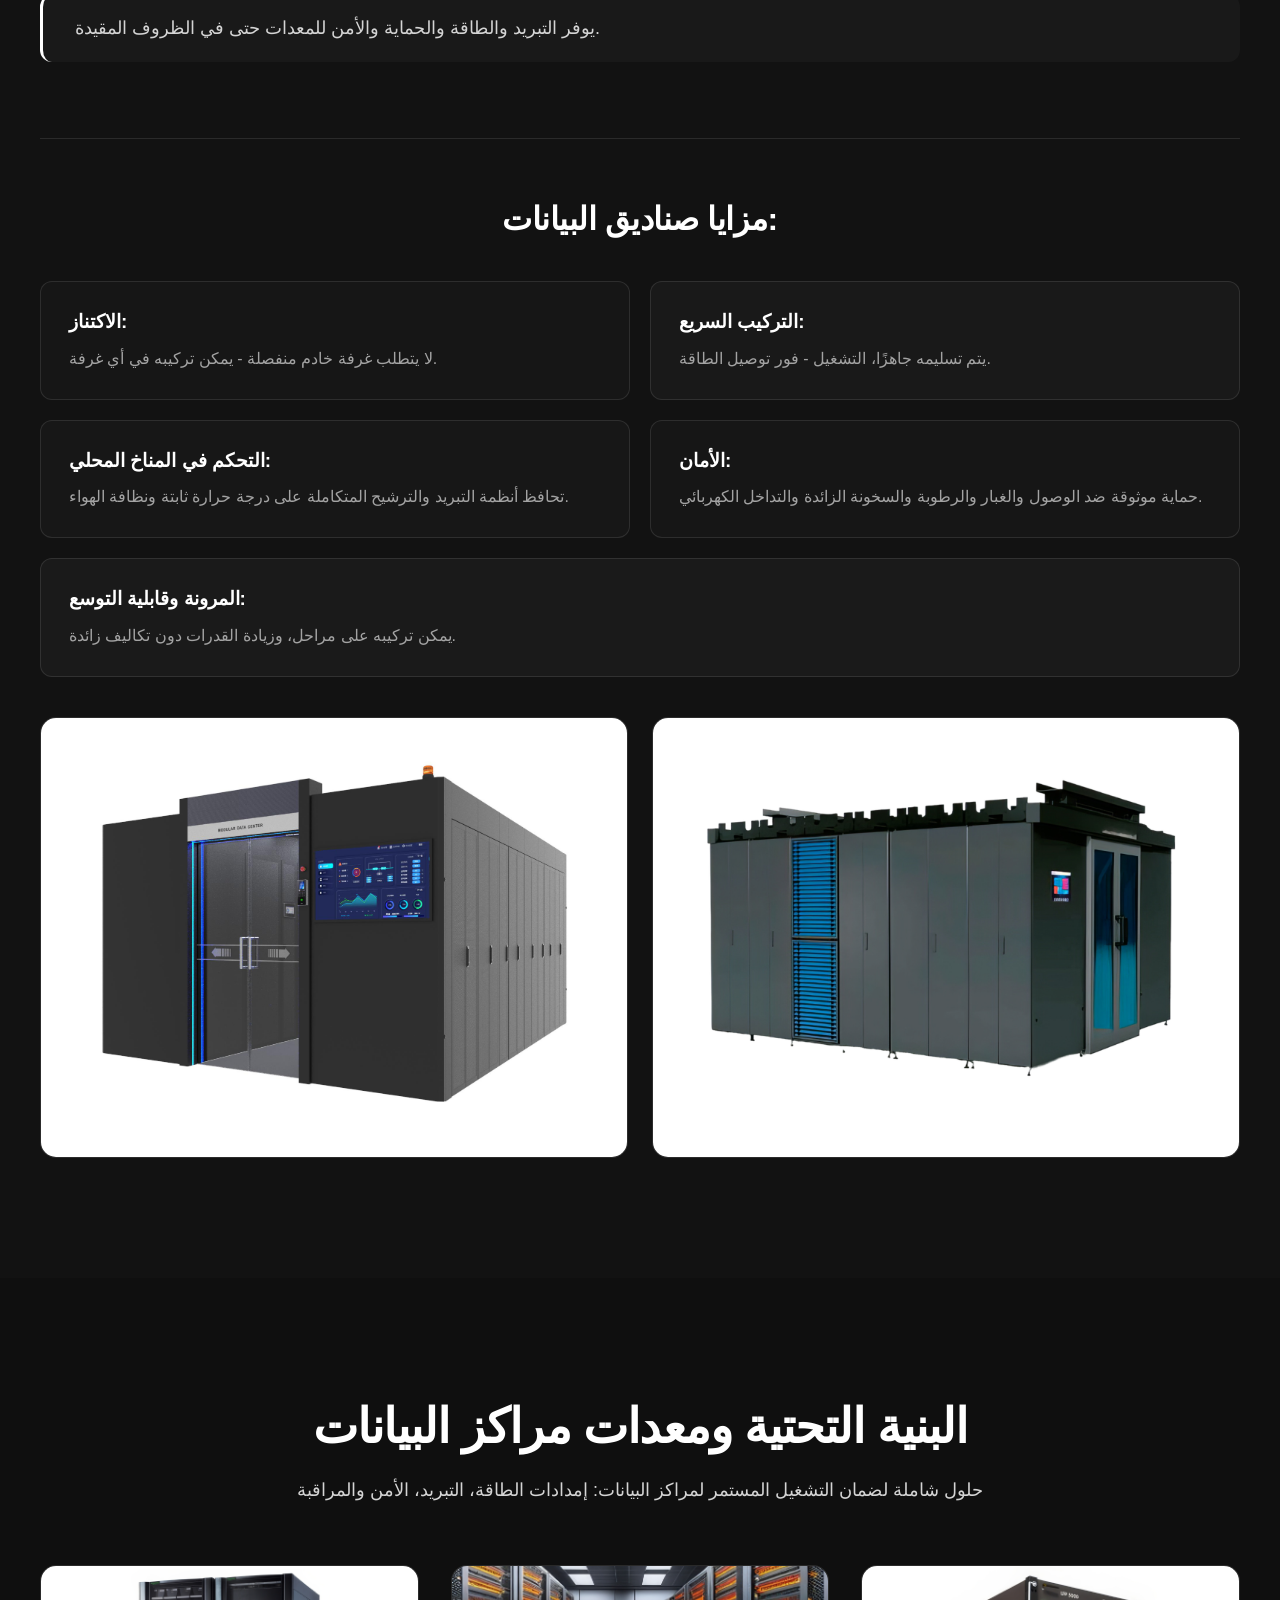
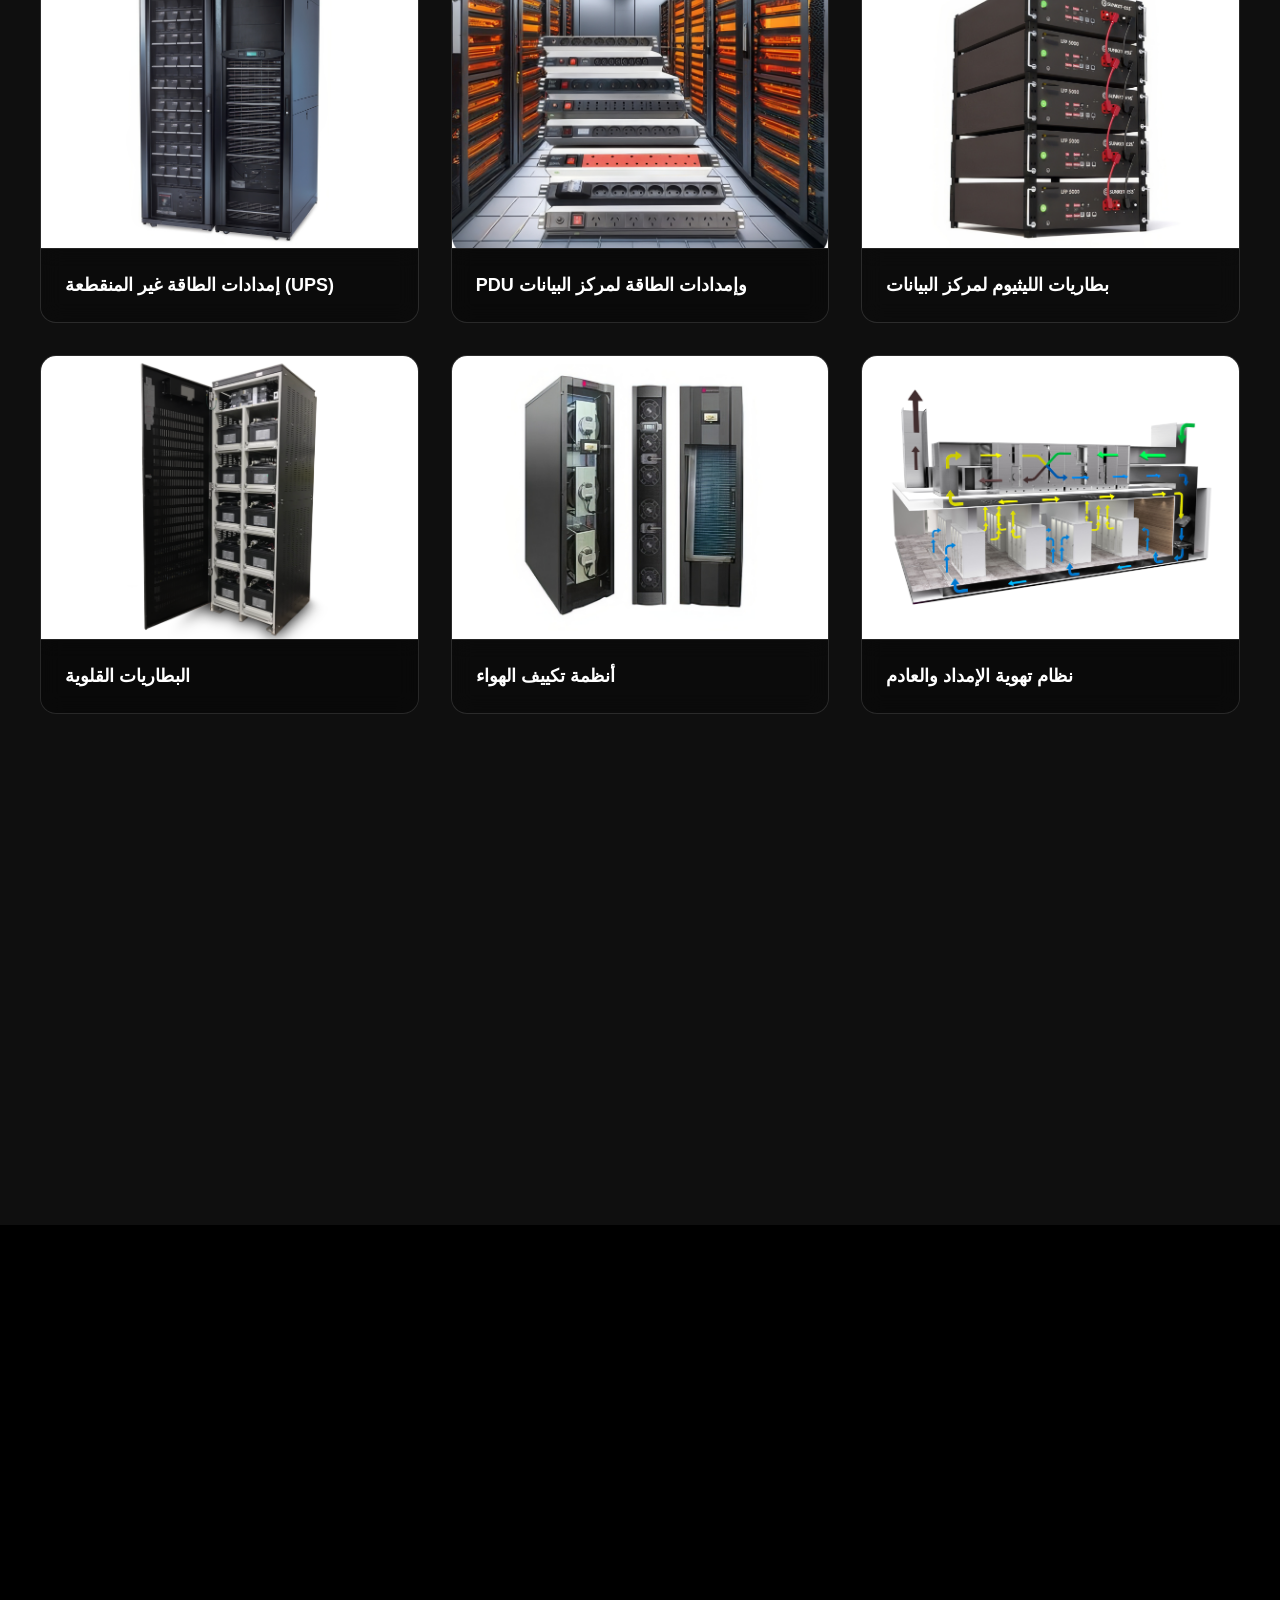
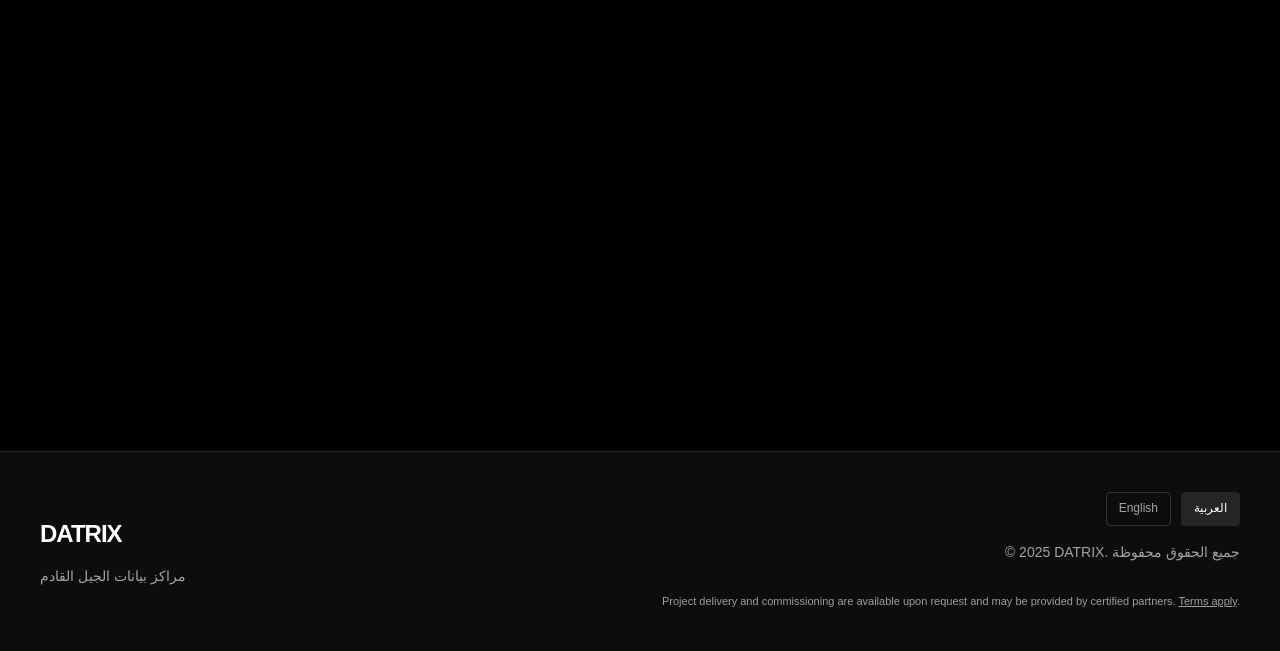
==== commit 5ae37757: "add terms and some fixes" ====
--- a/ar/index.html
+++ b/ar/index.html
@@ -2,41 +2,43 @@
 <html lang="ar">
 
 <head>
-    <meta charset="UTF-8">
-    <meta name="viewport" content="width=device-width, initial-scale=1.0">
-    
-    <title>DATRIX - مراكز بيانات معيارية وحاوية | مراكز بيانات بنظام تسليم المفتاح</title>
-    <meta name="description" content="إنتاج وتركيب مراكز بيانات معيارية وحاوية (DC). حلول الخوادم، UPS، التبريد والبنية التحتية للأعمال. موثوقية Tier III/IV.">
-    <meta name="keywords" content="مركز بيانات، مركز بيانات معياري، مركز بيانات حاوية، غرفة خوادم، datrix، ups، تبريد مراكز البيانات، بناء مراكز البيانات">
-    <meta name="robots" content="index, follow">
-    <link rel="canonical" href="https://datrixpro.ae/ar">
-
-    <meta property="og:type" content="website">
-    <meta property="og:title" content="DATRIX - بنية تحتية لمراكز البيانات من الجيل القادم">
-    <meta property="og:description" content="مراكز بيانات معيارية وحاوية. دورة كاملة: من التصميم إلى التشغيل.">
-    <meta property="og:url" content="https://datrixpro.ae/ar">
-    <meta property="og:image" content="https://datrixpro.ae/assets/images/баннер.jpg">
-    <meta property="og:site_name" content="DATRIX">
-    <meta property="og:locale" content="ar_AE">
-
-    <meta name="twitter:card" content="summary_large_image">
-    <meta name="twitter:title" content="DATRIX - مراكز بيانات بنظام تسليم المفتاح">
-    <meta name="twitter:description" content="حلول معيارية وحاوية لتخزين البيانات.">
-    <meta name="twitter:image" content="https://datrixpro.ae/assets/images/баннер.jpg">
-
-    <link rel="stylesheet" href="../assets/css/globals.css">
-    <link rel="stylesheet" href="../components/header/header.css">
-    <link rel="stylesheet" href="../components/hero/hero.css">
-    <link rel="stylesheet" href="../components/solution-section/solution-section.css">
-    <link rel="stylesheet" href="../components/infrastructure/infrastructure.css">
-    <link rel="stylesheet" href="../components/contacts/contacts.css">
-    <link rel="stylesheet" href="../components/footer/footer.css">
-    <link rel="stylesheet" href="../assets/css/animations.css">
-
-    <link rel="icon" type="image/svg+xml" href="../favicon.svg">
-    <meta name="theme-color" content="#0A0A0A">
-
-    <script type="application/ld+json">
+  <meta charset="UTF-8">
+  <meta name="viewport" content="width=device-width, initial-scale=1.0">
+
+  <title>DATRIX - مراكز بيانات معيارية وحاوية | مراكز بيانات بنظام تسليم المفتاح</title>
+  <meta name="description"
+    content="إنتاج وتركيب مراكز بيانات معيارية وحاوية (DC). حلول الخوادم، UPS، التبريد والبنية التحتية للأعمال. موثوقية Tier III/IV.">
+  <meta name="keywords"
+    content="مركز بيانات، مركز بيانات معياري، مركز بيانات حاوية، غرفة خوادم، datrix، ups، تبريد مراكز البيانات، بناء مراكز البيانات">
+  <meta name="robots" content="index, follow">
+  <link rel="canonical" href="https://datrixpro.ae/ar">
+
+  <meta property="og:type" content="website">
+  <meta property="og:title" content="DATRIX - بنية تحتية لمراكز البيانات من الجيل القادم">
+  <meta property="og:description" content="مراكز بيانات معيارية وحاوية. دورة كاملة: من التصميم إلى التشغيل.">
+  <meta property="og:url" content="https://datrixpro.ae/ar">
+  <meta property="og:image" content="https://datrixpro.ae/assets/images/баннер.jpg">
+  <meta property="og:site_name" content="DATRIX">
+  <meta property="og:locale" content="ar_AE">
+
+  <meta name="twitter:card" content="summary_large_image">
+  <meta name="twitter:title" content="DATRIX - مراكز بيانات بنظام تسليم المفتاح">
+  <meta name="twitter:description" content="حلول معيارية وحاوية لتخزين البيانات.">
+  <meta name="twitter:image" content="https://datrixpro.ae/assets/images/баннер.jpg">
+
+  <link rel="stylesheet" href="../assets/css/globals.css">
+  <link rel="stylesheet" href="../components/header/header.css">
+  <link rel="stylesheet" href="../components/hero/hero.css">
+  <link rel="stylesheet" href="../components/solution-section/solution-section.css">
+  <link rel="stylesheet" href="../components/infrastructure/infrastructure.css">
+  <link rel="stylesheet" href="../components/contacts/contacts.css">
+  <link rel="stylesheet" href="../components/footer/footer.css">
+  <link rel="stylesheet" href="../assets/css/animations.css">
+
+  <link rel="icon" type="image/svg+xml" href="../favicon.svg">
+  <meta name="theme-color" content="#0A0A0A">
+
+  <script type="application/ld+json">
     {
       "@context": "https://schema.org",
       "@type": "IndustrialBusiness",
@@ -46,7 +48,7 @@
       "description": "إنتاج مراكز بيانات معيارية وحاوية.",
       "url": "https://datrixpro.ae/ar",
       "telephone": "+971527746805",
-      "email": "info.box01@mail.ru",
+      "email": "synergytech.globaluae@gmail.com",
       "address": {
         "@type": "PostalAddress",
         "streetAddress": "ميدان جراندستاند، الطابق السادس، طريق ميدان، ند الشبا",
@@ -96,8 +98,8 @@
         </ul>
 
         <div class="header__mobile-lang">
-            <a href="../index.html" class="lang-link">EN</a>
-            <a href="#" class="lang-link lang-link--active">AR</a>
+          <a href="../index.html" class="lang-link">EN</a>
+          <a href="#" class="lang-link lang-link--active">AR</a>
         </div>
       </nav>
 
@@ -152,7 +154,8 @@
         </p>
 
         <p class="solution-section__text">
-          يتم بناء مركز البيانات على مبدأ الكتلة المعيارية: كل وحدة تؤدي وظيفة منفصلة - تكنولوجيا المعلومات، إمدادات الطاقة، التبريد أو الأمن.
+          يتم بناء مركز البيانات على مبدأ الكتلة المعيارية: كل وحدة تؤدي وظيفة منفصلة - تكنولوجيا المعلومات، إمدادات
+          الطاقة، التبريد أو الأمن.
         </p>
 
         <p class="solution-section__text">
@@ -165,7 +168,8 @@
           <div class="solution-section__advantage">
             <h4 class="solution-section__advantage-title">بنية مرنة:</h4>
             <p class="solution-section__advantage-text">
-              يتم بناء مركز البيانات من وحدات وظيفية - قاعات تكنولوجيا المعلومات، أجهزة التوزيع، غرف البطاريات، وحدات المناخ، إلخ. التكوين الفردي وفقًا لمتطلبات العملاء ممكن.
+              يتم بناء مركز البيانات من وحدات وظيفية - قاعات تكنولوجيا المعلومات، أجهزة التوزيع، غرف البطاريات، وحدات
+              المناخ، إلخ. التكوين الفردي وفقًا لمتطلبات العملاء ممكن.
             </p>
           </div>
 
@@ -229,7 +233,8 @@
           <div class="solution-section__advantage">
             <h4 class="solution-section__advantage-title">التنقل والاكتناز:</h4>
             <p class="solution-section__advantage-text">
-              يمكن تركيبه في أي مكان تقريبًا - من المواقع الصناعية إلى المناطق النائية. قابل للنقل دون تفكيك، مناسب للحلول المؤقتة والمتنقلة.
+              يمكن تركيبه في أي مكان تقريبًا - من المواقع الصناعية إلى المناطق النائية. قابل للنقل دون تفكيك، مناسب
+              للحلول المؤقتة والمتنقلة.
             </p>
           </div>
 
@@ -288,7 +293,8 @@
         <h2 class="solution-section__title">صناديق البيانات (Data Box / رفوف تكنولوجيا المعلومات)</h2>
 
         <p class="solution-section__text">
-          صندوق البيانات هو خزانة خادم مدمجة أو حاوية صغيرة لإيواء معدات تكنولوجيا المعلومات: الخوادم، أنظمة التخزين، UPS، محولات الشبكة ومكونات البنية التحتية.
+          صندوق البيانات هو خزانة خادم مدمجة أو حاوية صغيرة لإيواء معدات تكنولوجيا المعلومات: الخوادم، أنظمة التخزين،
+          UPS، محولات الشبكة ومكونات البنية التحتية.
         </p>
 
         <p class="solution-section__text">
@@ -366,7 +372,8 @@
           <div class="infrastructure__card-overlay">
             <h4 class="infrastructure__card-overlay-title">إمدادات الطاقة غير المنقطعة (UPS)</h4>
             <p class="infrastructure__card-overlay-text">
-              عنصر رئيسي في البنية التحتية للطاقة لمراكز البيانات، يضمن الحماية والتشغيل المستقر للخوادم والشبكات والمعدات الهندسية أثناء الأعطال.
+              عنصر رئيسي في البنية التحتية للطاقة لمراكز البيانات، يضمن الحماية والتشغيل المستقر للخوادم والشبكات
+              والمعدات الهندسية أثناء الأعطال.
             </p>
           </div>
         </div>
@@ -381,7 +388,9 @@
           <div class="infrastructure__card-overlay">
             <h4 class="infrastructure__card-overlay-title">PDU وإمدادات الطاقة لمركز البيانات</h4>
             <p class="infrastructure__card-overlay-text">
-              PDU (وحدة توزيع الطاقة) هو جهاز توزيع طاقة مثبت في رفوف الخوادم. يضمن إمداد الطاقة للخوادم ومعدات الشبكة وأنظمة التخزين وغيرها من المعدات الحيوية في مركز البيانات، وهو مسؤول عن الموثوقية والإدارة ومراقبة استهلاك الطاقة.
+              PDU (وحدة توزيع الطاقة) هو جهاز توزيع طاقة مثبت في رفوف الخوادم. يضمن إمداد الطاقة للخوادم ومعدات الشبكة
+              وأنظمة التخزين وغيرها من المعدات الحيوية في مركز البيانات، وهو مسؤول عن الموثوقية والإدارة ومراقبة استهلاك
+              الطاقة.
             </p>
           </div>
         </div>
@@ -396,7 +405,8 @@
           <div class="infrastructure__card-overlay">
             <h4 class="infrastructure__card-overlay-title">بطاريات الليثيوم لمركز البيانات</h4>
             <p class="infrastructure__card-overlay-text">
-              بديل حديث لبطاريات الرصاص الحمضية التقليدية (VRLA) لأنظمة إمداد الطاقة غير المنقطعة (UPS) في مراكز البيانات.
+              بديل حديث لبطاريات الرصاص الحمضية التقليدية (VRLA) لأنظمة إمداد الطاقة غير المنقطعة (UPS) في مراكز
+              البيانات.
             </p>
           </div>
         </div>
@@ -411,7 +421,9 @@
           <div class="infrastructure__card-overlay">
             <h4 class="infrastructure__card-overlay-title">البطاريات القلوية</h4>
             <p class="infrastructure__card-overlay-text">
-              بطاريات صناعية تستخدم إلكتروليت قلوي مائي، وغالبًا ما تعتمد على كيمياء النيكل والكادميوم (Ni-Cd) أو النيكل والحديد (Ni-Fe). يتم استخدامها في مراكز البيانات لضمان الموثوقية العالية وعمر الخدمة الطويل، خاصة في الظروف التي تتطلب مقاومة للظروف القاسية والحد الأدنى من الصيانة.
+              بطاريات صناعية تستخدم إلكتروليت قلوي مائي، وغالبًا ما تعتمد على كيمياء النيكل والكادميوم (Ni-Cd) أو النيكل
+              والحديد (Ni-Fe). يتم استخدامها في مراكز البيانات لضمان الموثوقية العالية وعمر الخدمة الطويل، خاصة في
+              الظروف التي تتطلب مقاومة للظروف القاسية والحد الأدنى من الصيانة.
             </p>
           </div>
         </div>
@@ -426,7 +438,8 @@
           <div class="infrastructure__card-overlay">
             <h4 class="infrastructure__card-overlay-title">أنظمة تكييف الهواء</h4>
             <p class="infrastructure__card-overlay-text">
-              مصممة للحفاظ على ظروف درجة الحرارة والرطوبة المثلى في مركز البيانات، وهو أمر ضروري للتشغيل المستقر والدائم لمعدات الخادم.
+              مصممة للحفاظ على ظروف درجة الحرارة والرطوبة المثلى في مركز البيانات، وهو أمر ضروري للتشغيل المستقر والدائم
+              لمعدات الخادم.
             </p>
           </div>
         </div>
@@ -441,7 +454,9 @@
           <div class="infrastructure__card-overlay">
             <h4 class="infrastructure__card-overlay-title">نظام تهوية الإمداد والعادم</h4>
             <p class="infrastructure__card-overlay-text">
-              مصمم لـ: ضمان إمداد الهواء النقي إلى غرفة الآلات، وإزالة الحرارة الزائدة والرطوبة والهواء الملوث، والحفاظ على المناخ المحلي الأمثل، وتعويض تسرب الهواء في مناطق الخادم، وضمان الضغط الزائد في المناطق عالية النظافة. التهوية لا تحل محل تكييف الهواء ولكنها إضافة إلزامية له.
+              مصمم لـ: ضمان إمداد الهواء النقي إلى غرفة الآلات، وإزالة الحرارة الزائدة والرطوبة والهواء الملوث، والحفاظ
+              على المناخ المحلي الأمثل، وتعويض تسرب الهواء في مناطق الخادم، وضمان الضغط الزائد في المناطق عالية النظافة.
+              التهوية لا تحل محل تكييف الهواء ولكنها إضافة إلزامية له.
             </p>
           </div>
         </div>
@@ -456,7 +471,9 @@
           <div class="infrastructure__card-overlay">
             <h4 class="infrastructure__card-overlay-title">أنظمة الأمن</h4>
             <p class="infrastructure__card-overlay-text">
-              تشمل أنظمة المراقبة بالفيديو، ومراقبة وإدارة الوصول (ACS)، وإنذار الأمن والحريق، ووسائل الإخطار وإخماد الحرائق. مدمجة في منصة مراقبة واحدة، تضمن التحكم على مدار الساعة، والاستجابة الفورية للحوادث، ومستوى عالٍ من الأمن المادي والمعلوماتي للمنشأة.
+              تشمل أنظمة المراقبة بالفيديو، ومراقبة وإدارة الوصول (ACS)، وإنذار الأمن والحريق، ووسائل الإخطار وإخماد
+              الحرائق. مدمجة في منصة مراقبة واحدة، تضمن التحكم على مدار الساعة، والاستجابة الفورية للحوادث، ومستوى عالٍ
+              من الأمن المادي والمعلوماتي للمنشأة.
             </p>
           </div>
         </div>
@@ -471,7 +488,8 @@
           <div class="infrastructure__card-overlay">
             <h4 class="infrastructure__card-overlay-title">مراقبة وإرسال مركز البيانات</h4>
             <p class="infrastructure__card-overlay-text">
-              نظام SCADA (التحكم الإشرافي والحصول على البيانات) في مركز البيانات هو منصة مركزية لمراقبة والتحكم وتصور جميع الأنظمة الهندسية لمركز البيانات.
+              نظام SCADA (التحكم الإشرافي والحصول على البيانات) في مركز البيانات هو منصة مركزية لمراقبة والتحكم وتصور
+              جميع الأنظمة الهندسية لمركز البيانات.
             </p>
           </div>
         </div>
@@ -514,7 +532,8 @@
               </div>
               <div class="contacts__item-content">
                 <h3 class="contacts__item-title">البريد الإلكتروني</h3>
-                <a href="mailto:info.box01@mail.ru" class="contacts__item-link">info.box01@mail.ru</a>
+                <a href="mailto:synergytech.globaluae@gmail.com"
+                  class="contacts__item-link">synergytech.globaluae@gmail.com</a>
               </div>
             </div>
 
@@ -531,18 +550,17 @@
               </div>
               <div class="contacts__item-content">
                 <h3 class="contacts__item-title">العنوان</h3>
-                <p class="contacts__item-text">ميدان جراندستاند، الطابق السادس، طريق ميدان، ند الشبا، دبي، الإمارات العربية المتحدة</p>
+                <p class="contacts__item-text">ميدان جراندستاند، الطابق السادس، طريق ميدان، ند الشبا، دبي، الإمارات
+                  العربية المتحدة</p>
               </div>
             </div>
           </div>
         </div>
 
         <div class="contacts__map">
-          <iframe
-            src="https://yandex.ru/map-widget/v1/?ll=55.2822%2C25.1816&z=17&l=map&pt=55.2822%2C25.1816%2Cpm2rdm"
+          <iframe src="https://maps.google.com/maps?q=Meydan+Grandstand+Dubai&t=&z=15&ie=UTF8&iwloc=&output=embed"
             frameborder="0" allowfullscreen="true" class="contacts__map-iframe">
           </iframe>
-
         </div>
       </div>
     </div>
@@ -557,11 +575,16 @@
         </div>
 
         <div class="footer__right">
-            <div class="footer__lang-switch">
-                <a href="../index.html" class="footer__lang-link">English</a>
-                <a href="#" class="footer__lang-link footer__lang-link--active">العربية</a>
-            </div>
+          <div class="footer__lang-switch">
+            <a href="../index.html" class="footer__lang-link">English</a>
+            <a href="#" class="footer__lang-link footer__lang-link--active">العربية</a>
+          </div>
           <p class="footer__copy">&copy; 2025 DATRIX. جميع الحقوق محفوظة</p>
+          <div class="footer__legal"
+            style="margin-top: 15px; font-size: 11px; opacity: 0.6; text-align: left; direction: ltr;">
+            Project delivery and commissioning are available upon request and may be provided by certified partners. <a
+              href="../terms.html" style="color: inherit; text-decoration: underline;">Terms apply</a>.
+          </div>
         </div>
       </div>
     </div>
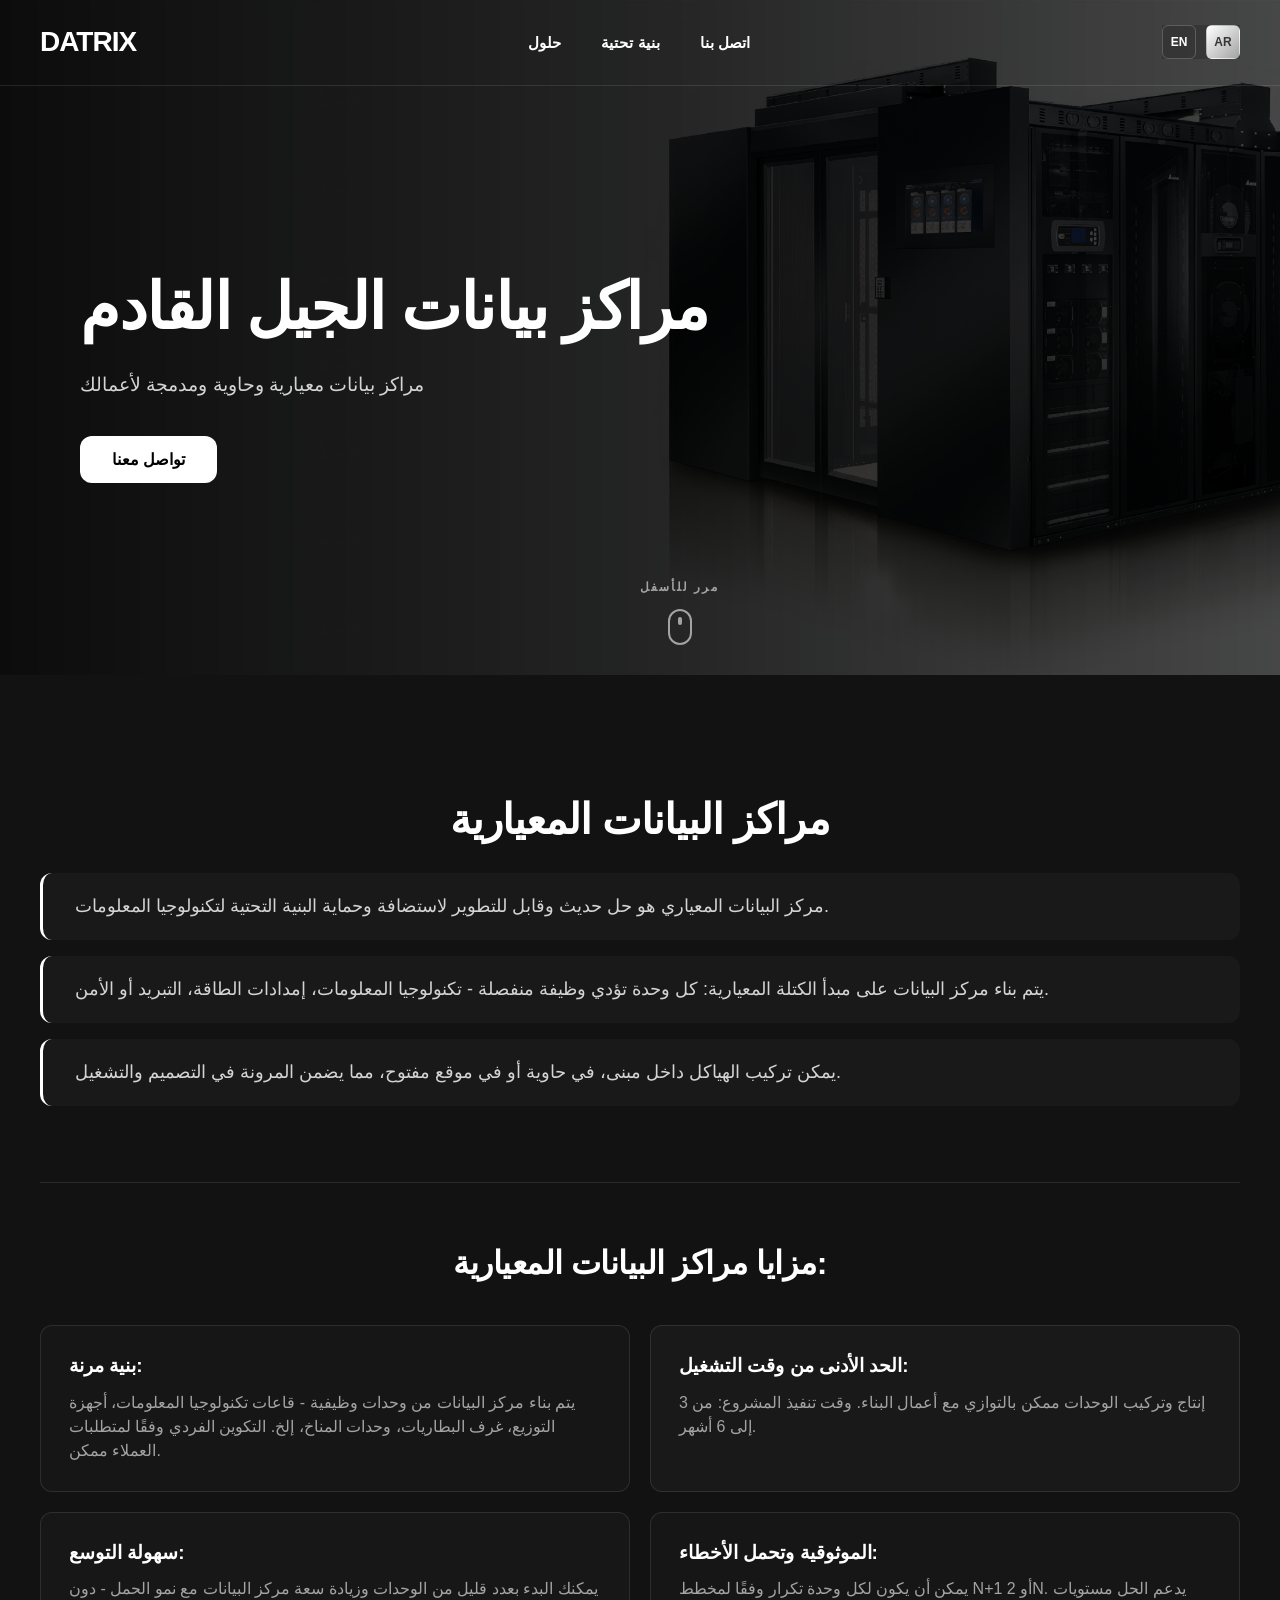
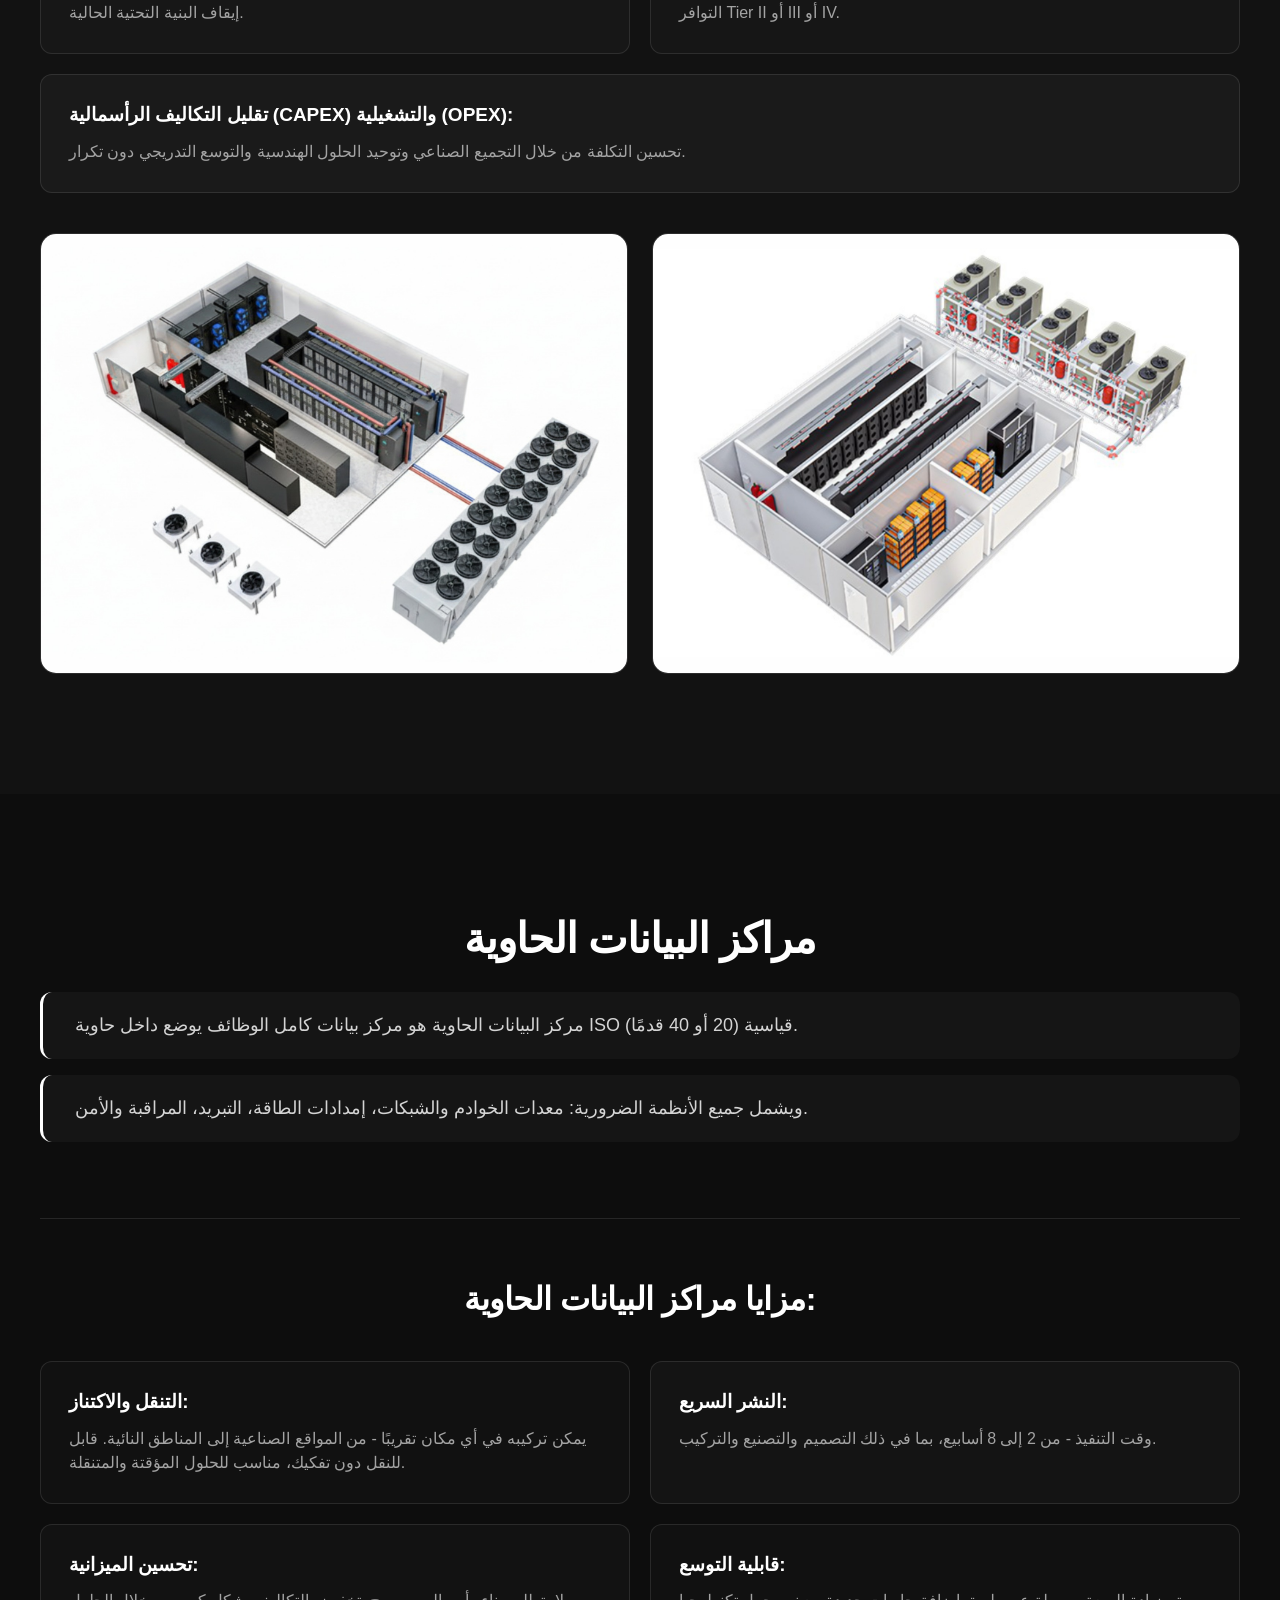
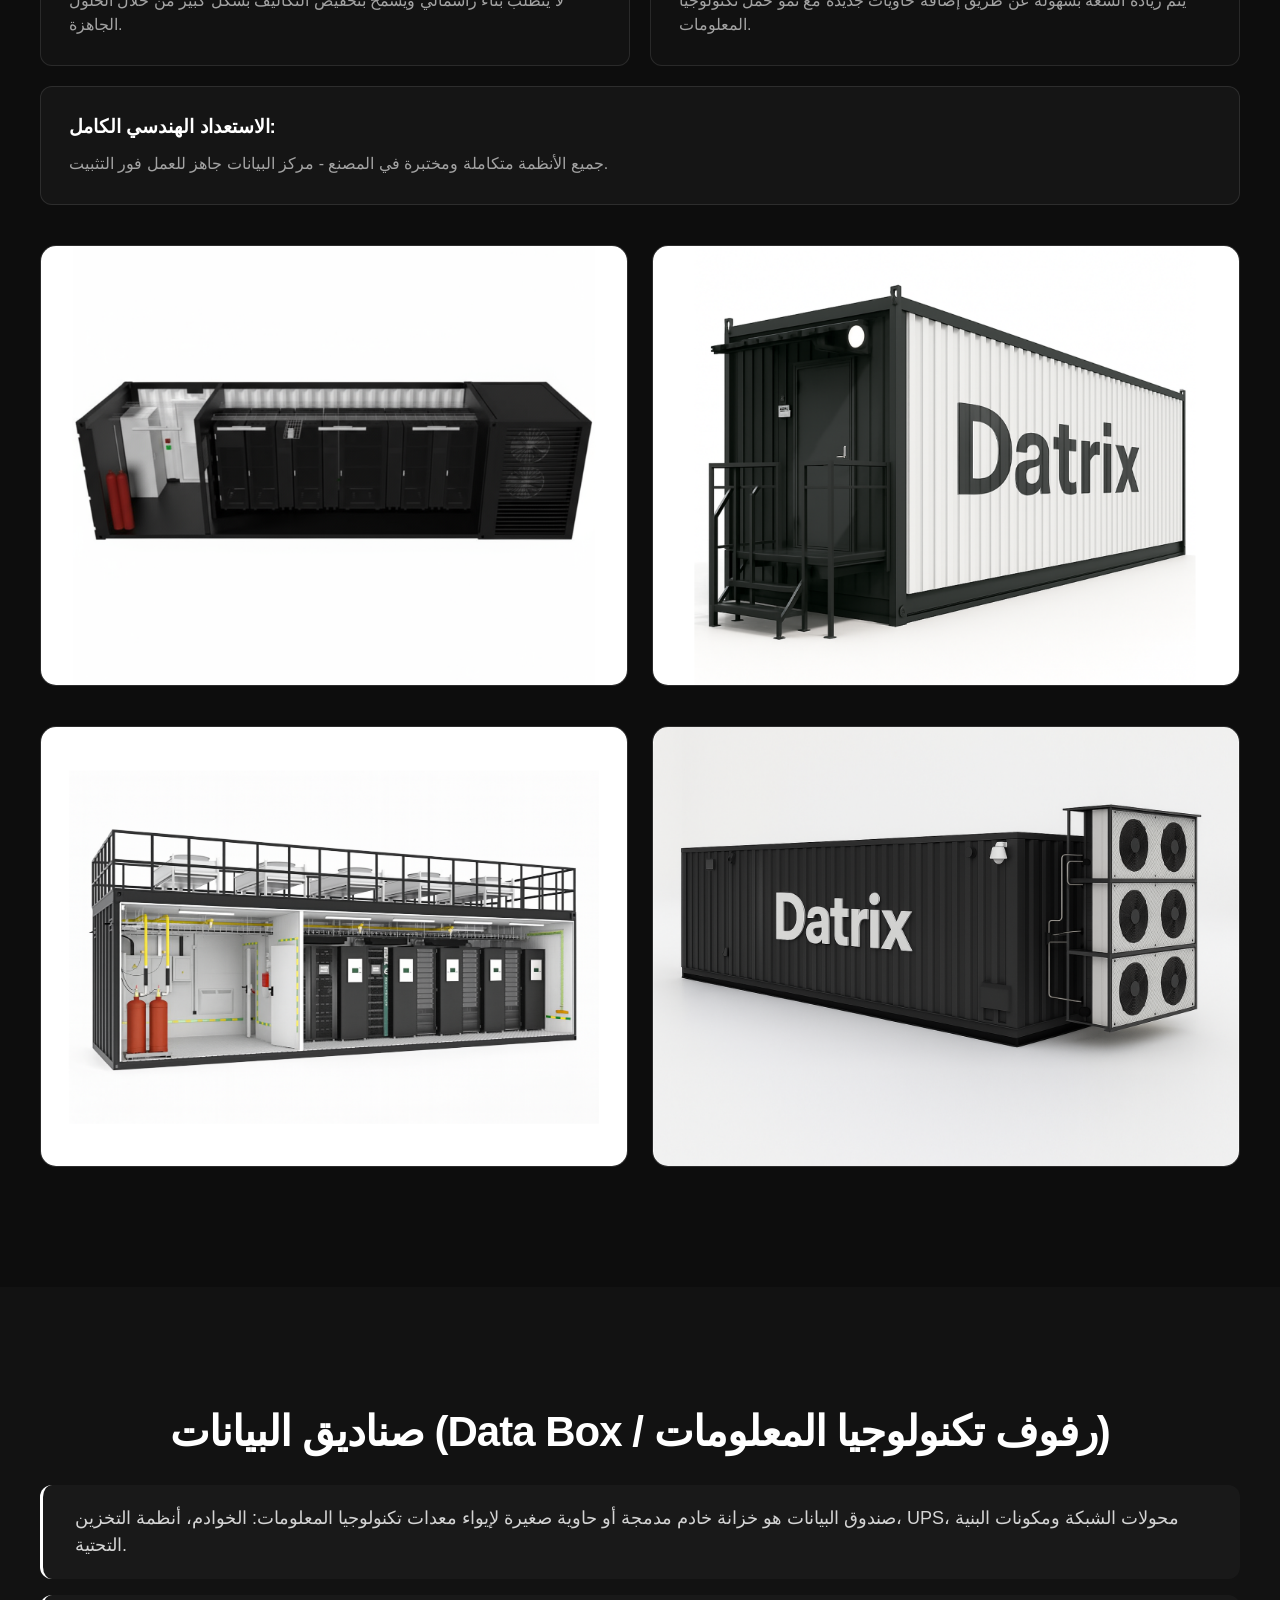
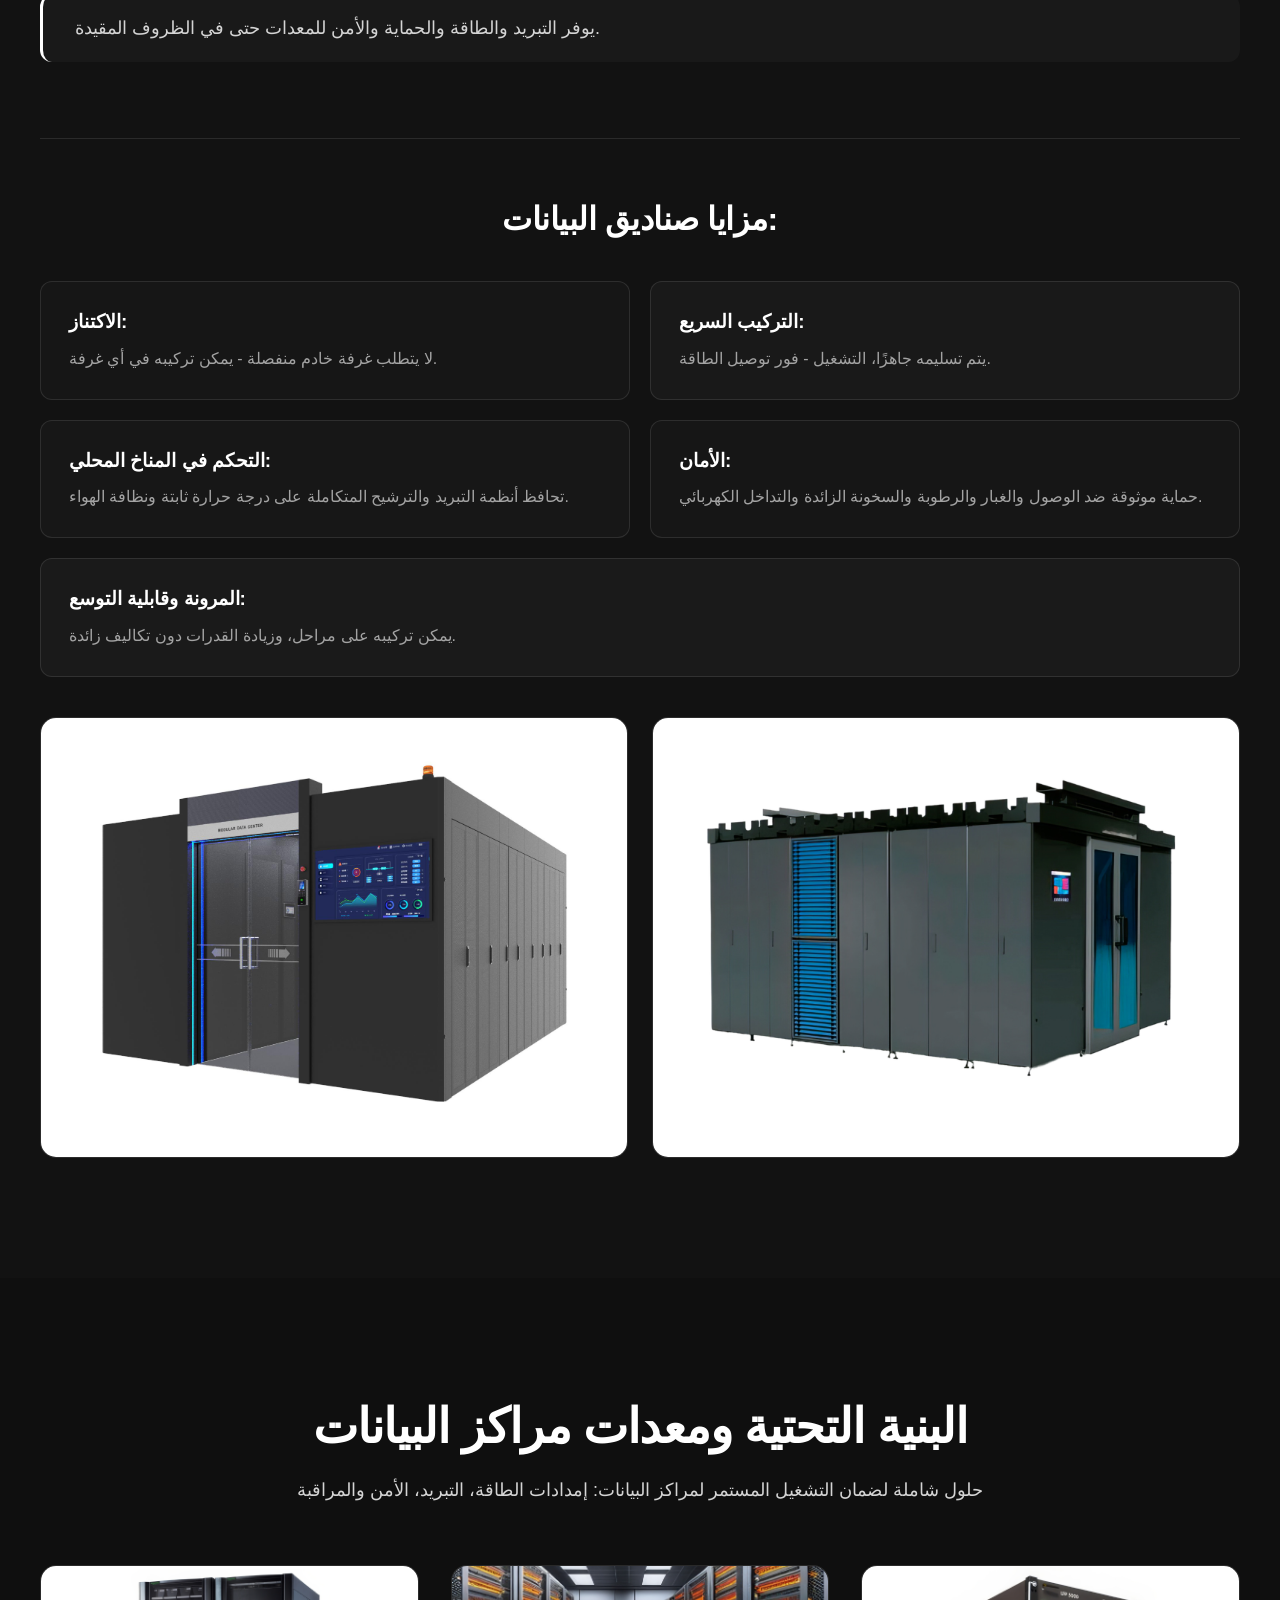
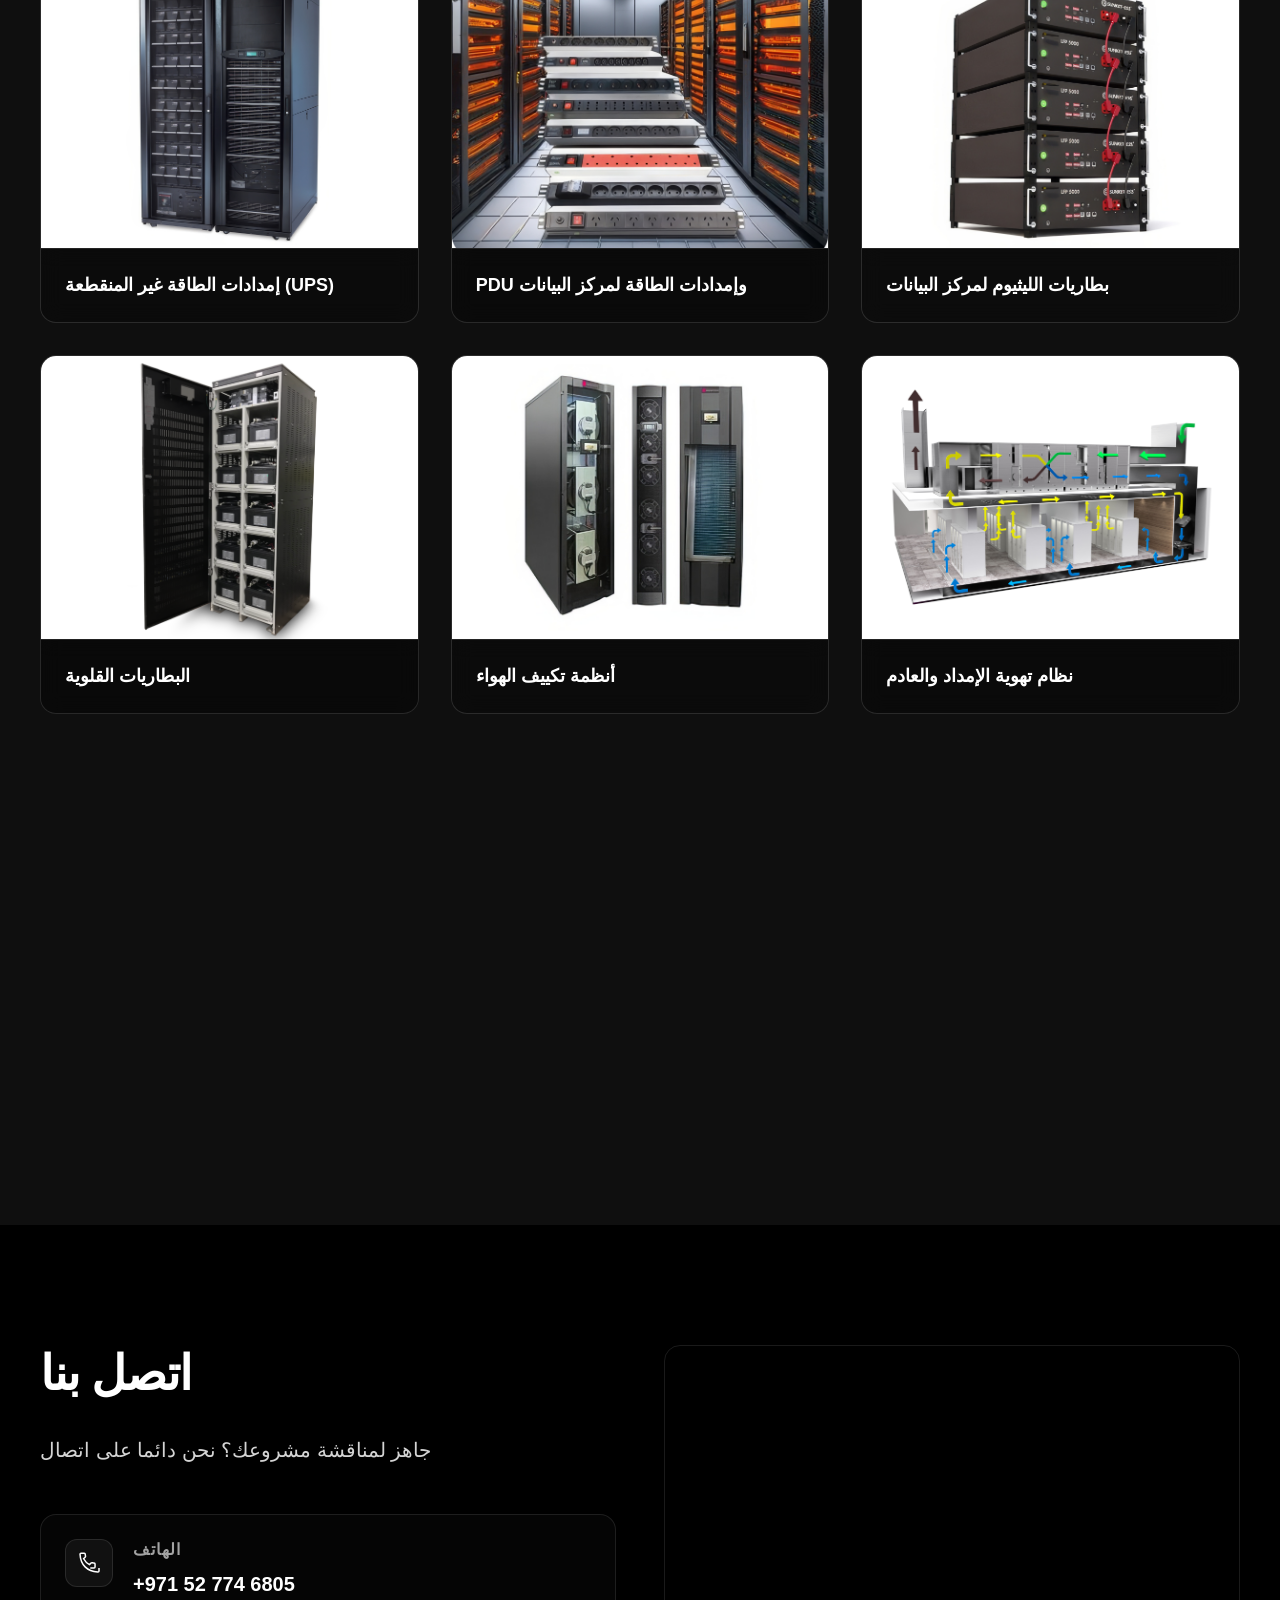
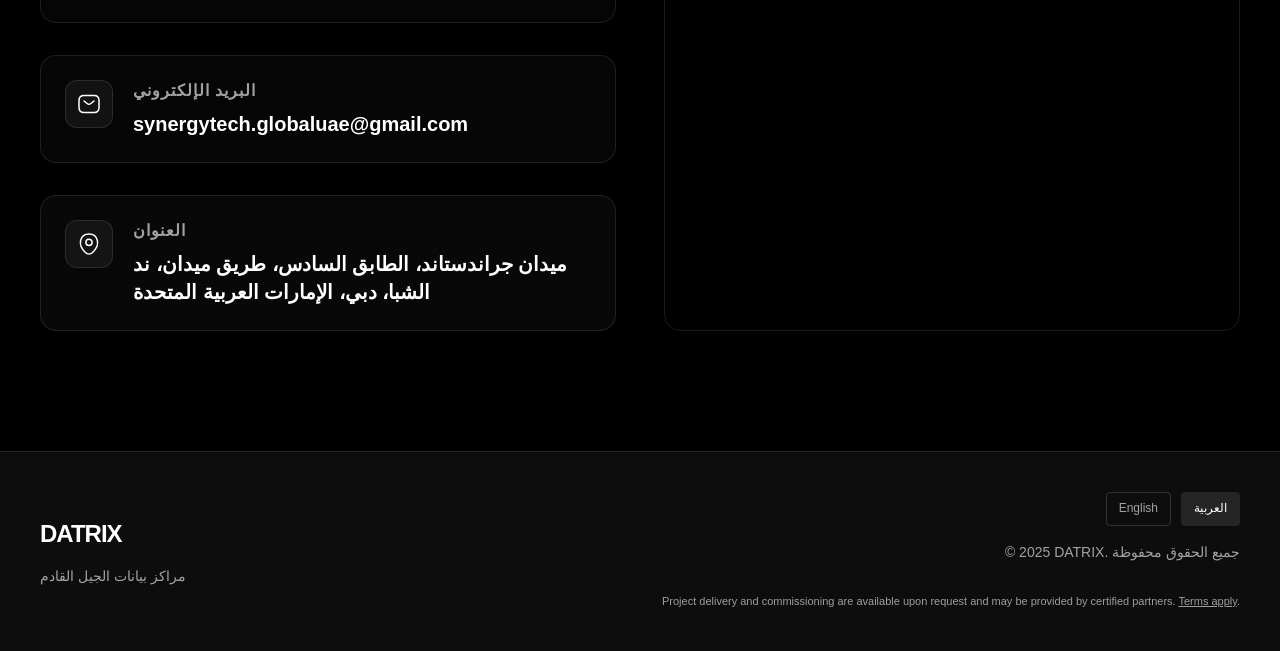
==== commit 6958dadb: "add google tag" ====
--- a/ar/index.html
+++ b/ar/index.html
@@ -6,6 +6,15 @@
   <meta name="viewport" content="width=device-width, initial-scale=1.0">
 
   <title>DATRIX - مراكز بيانات معيارية وحاوية | مراكز بيانات بنظام تسليم المفتاح</title>
+  <!-- Google tag (gtag.js) -->
+  <script async src="https://www.googletagmanager.com/gtag/js?id=AW-17918223703"></script>
+  <script>
+    window.dataLayer = window.dataLayer || [];
+    function gtag() { dataLayer.push(arguments); }
+    gtag('js', new Date());
+
+    gtag('config', 'AW-17918223703');
+  </script>
   <meta name="description"
     content="إنتاج وتركيب مراكز بيانات معيارية وحاوية (DC). حلول الخوادم، UPS، التبريد والبنية التحتية للأعمال. موثوقية Tier III/IV.">
   <meta name="keywords"
